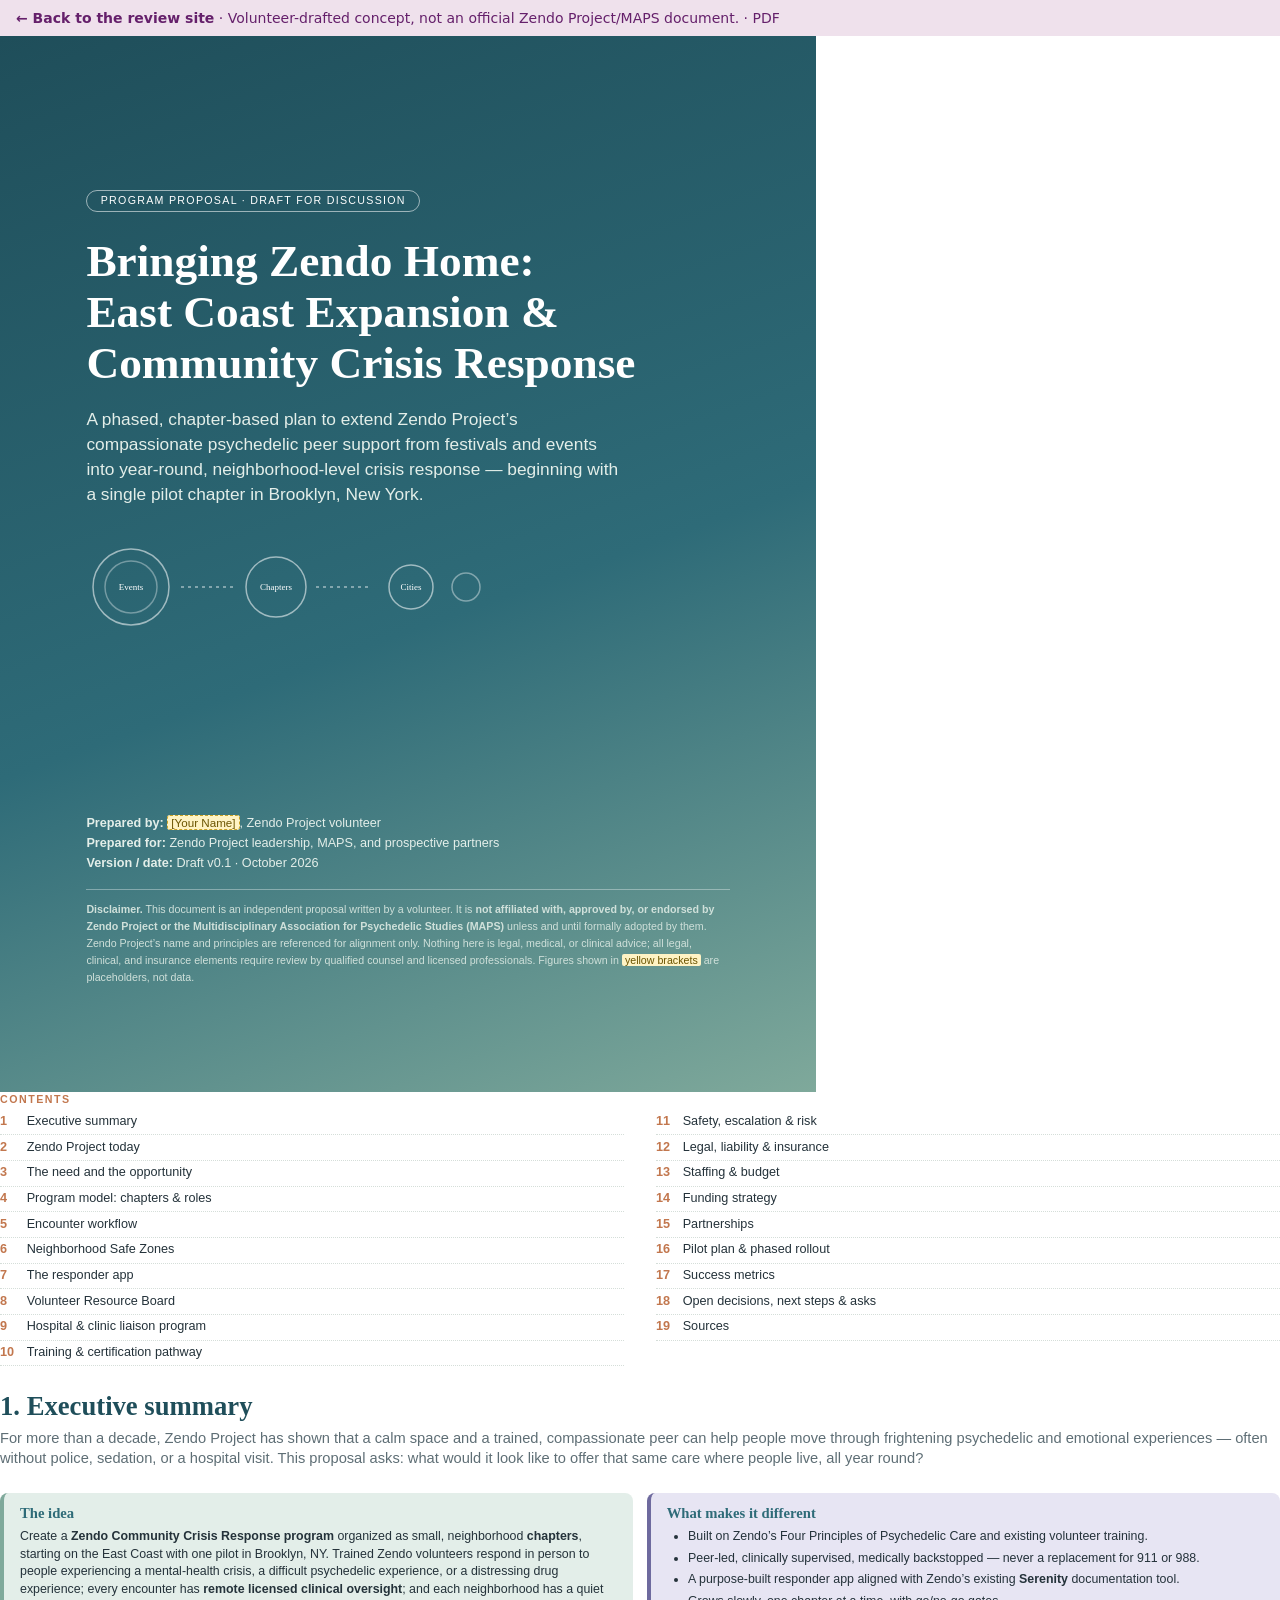
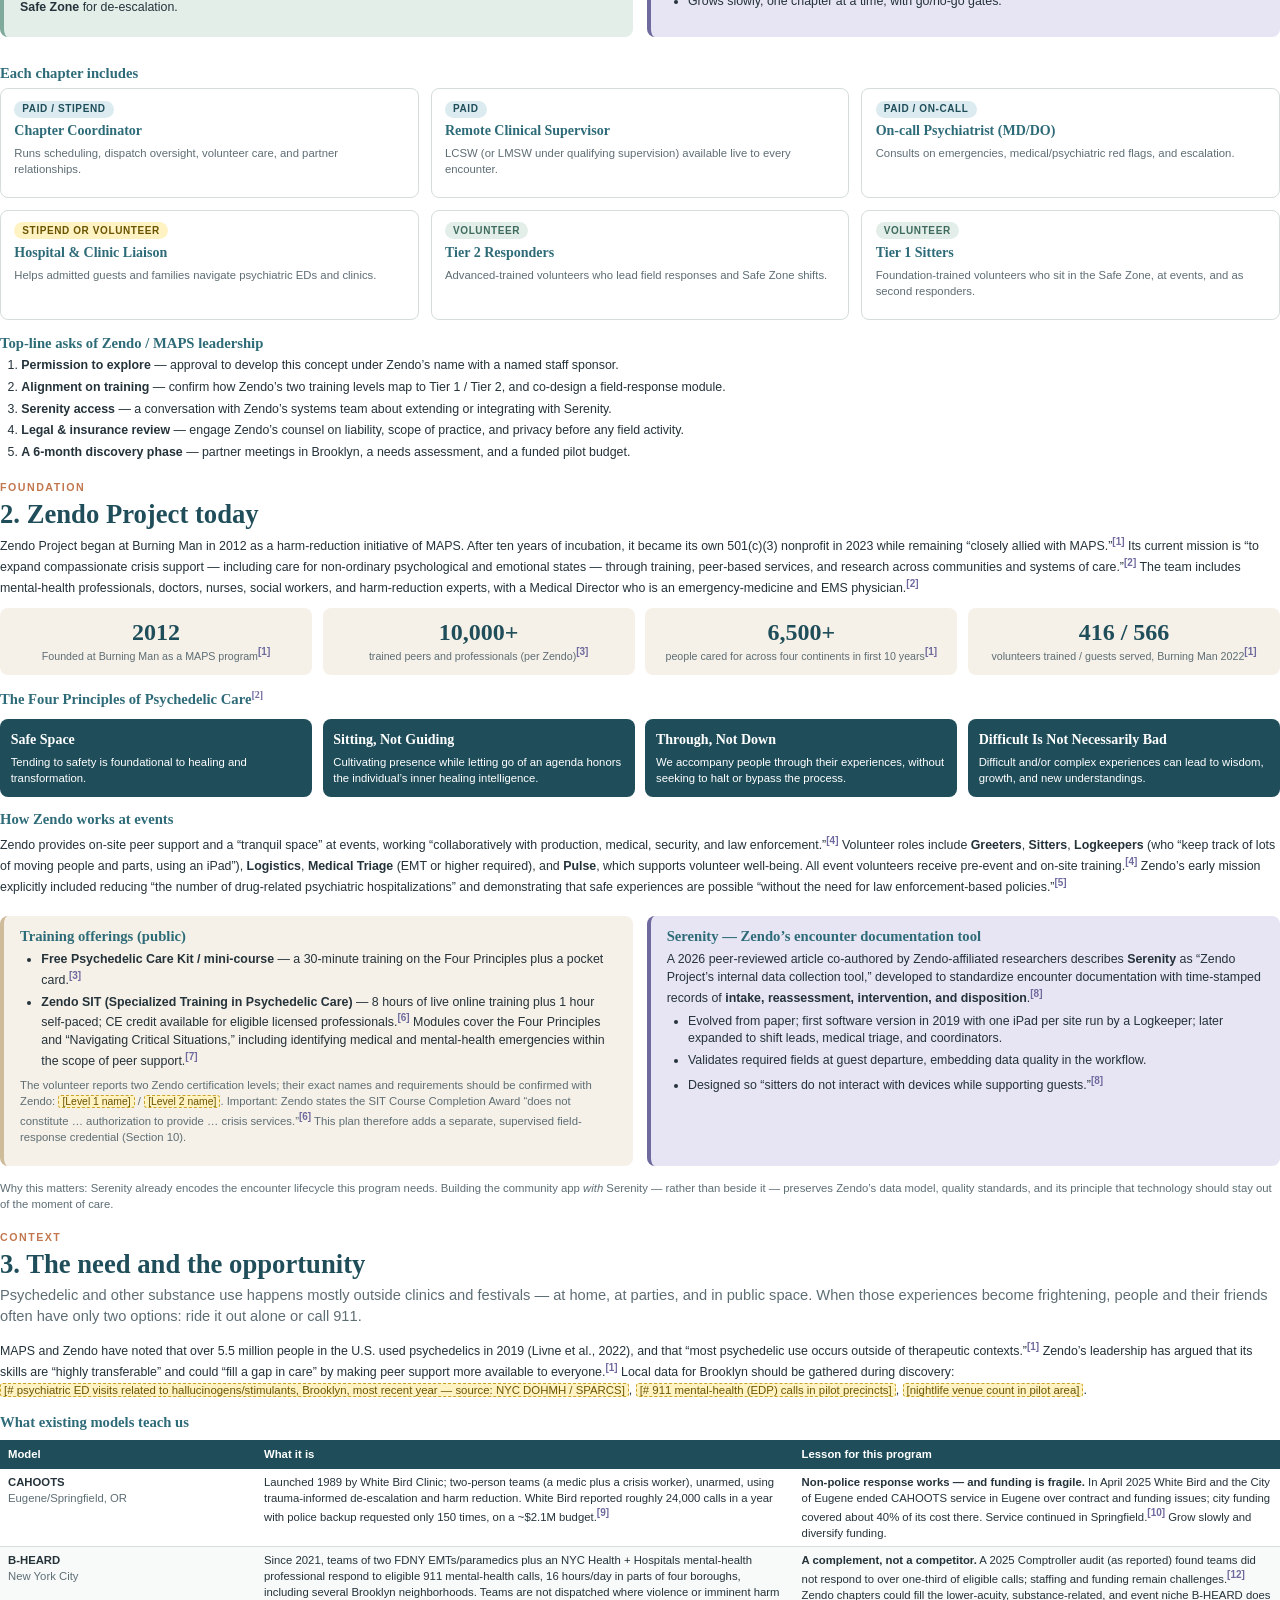
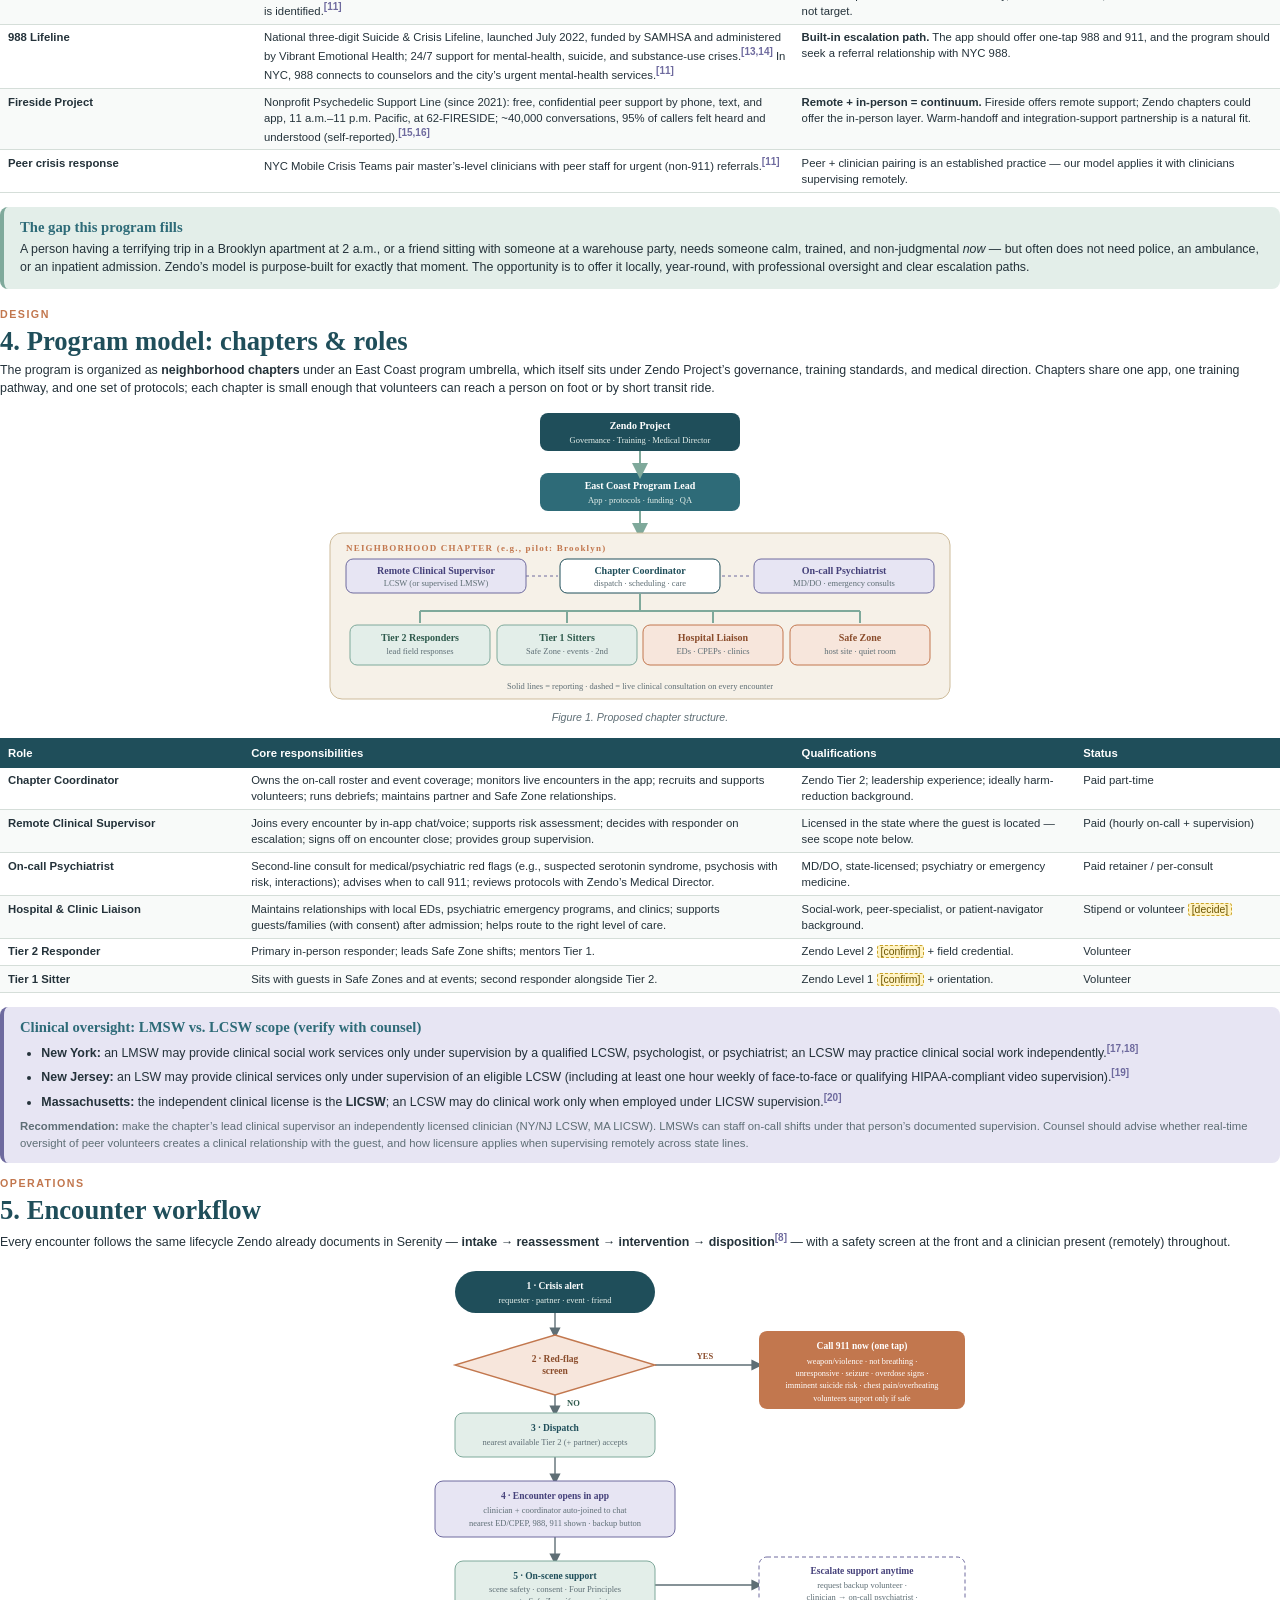
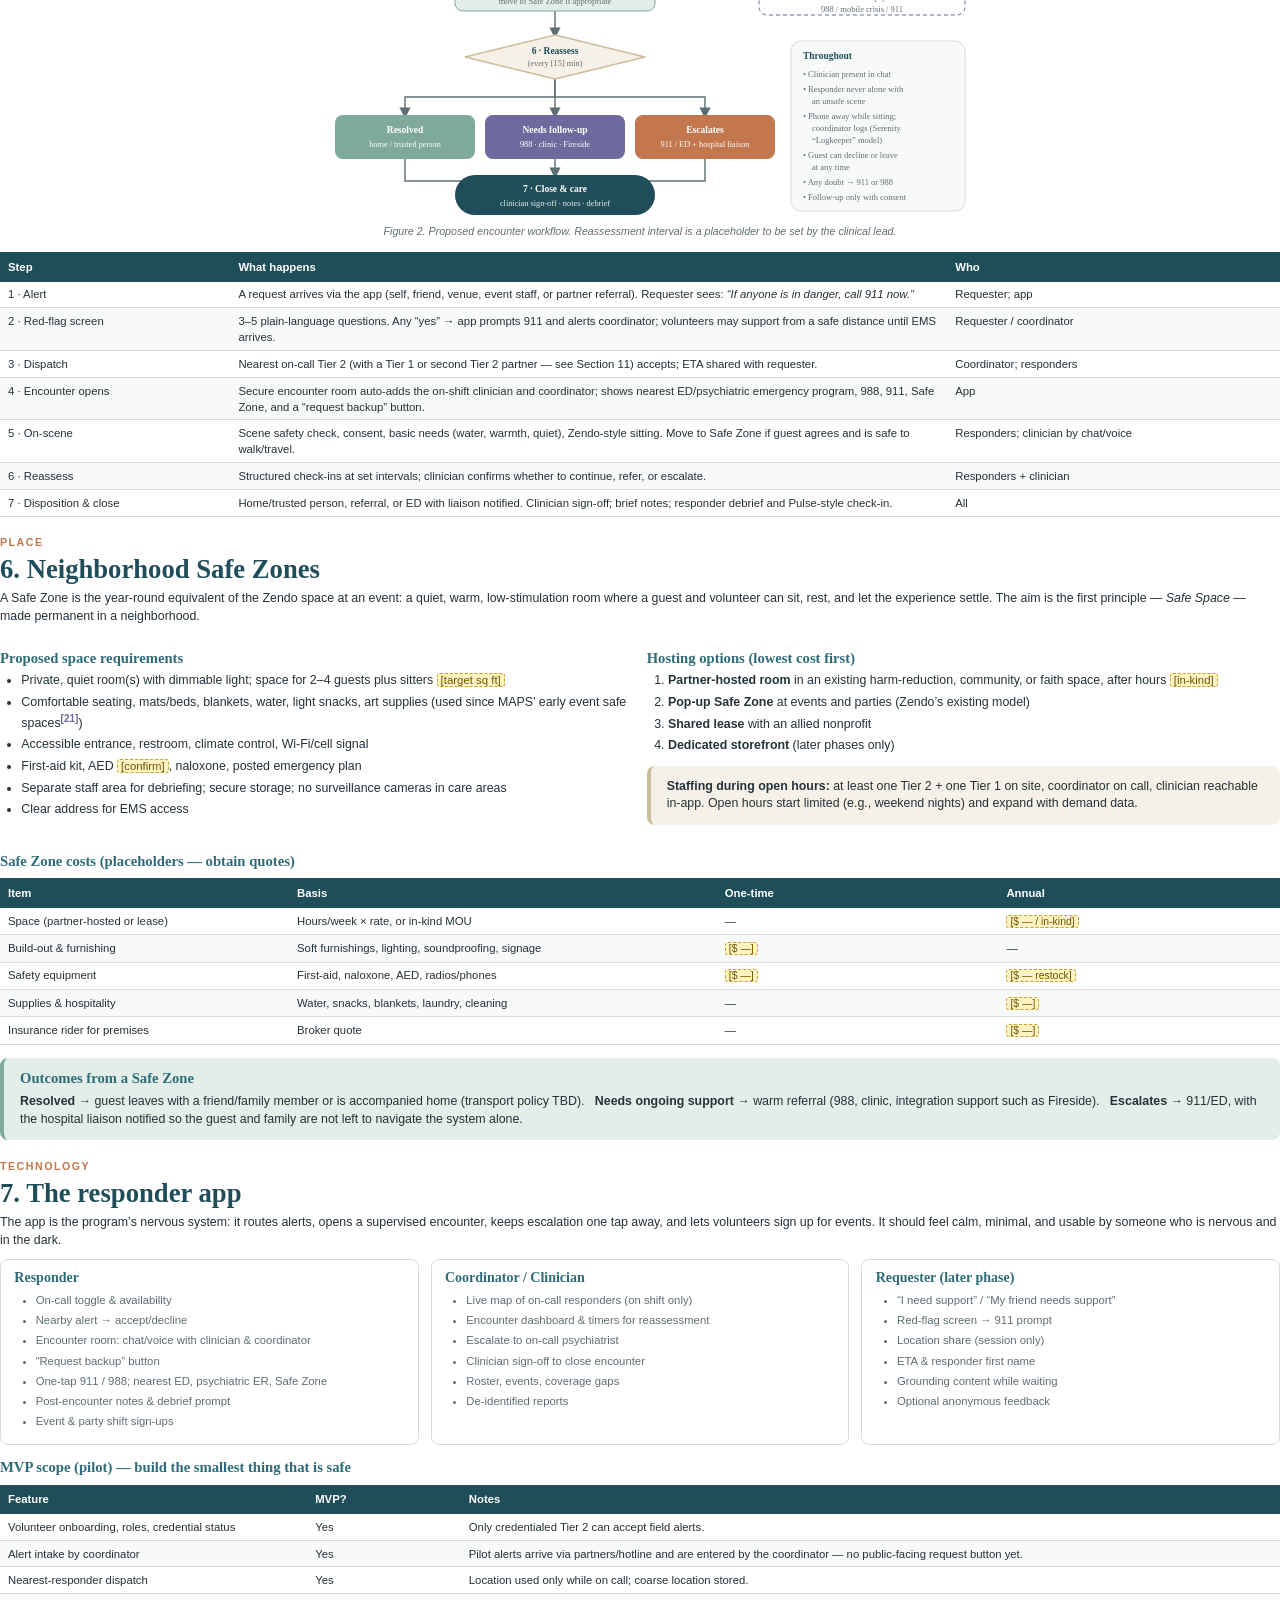
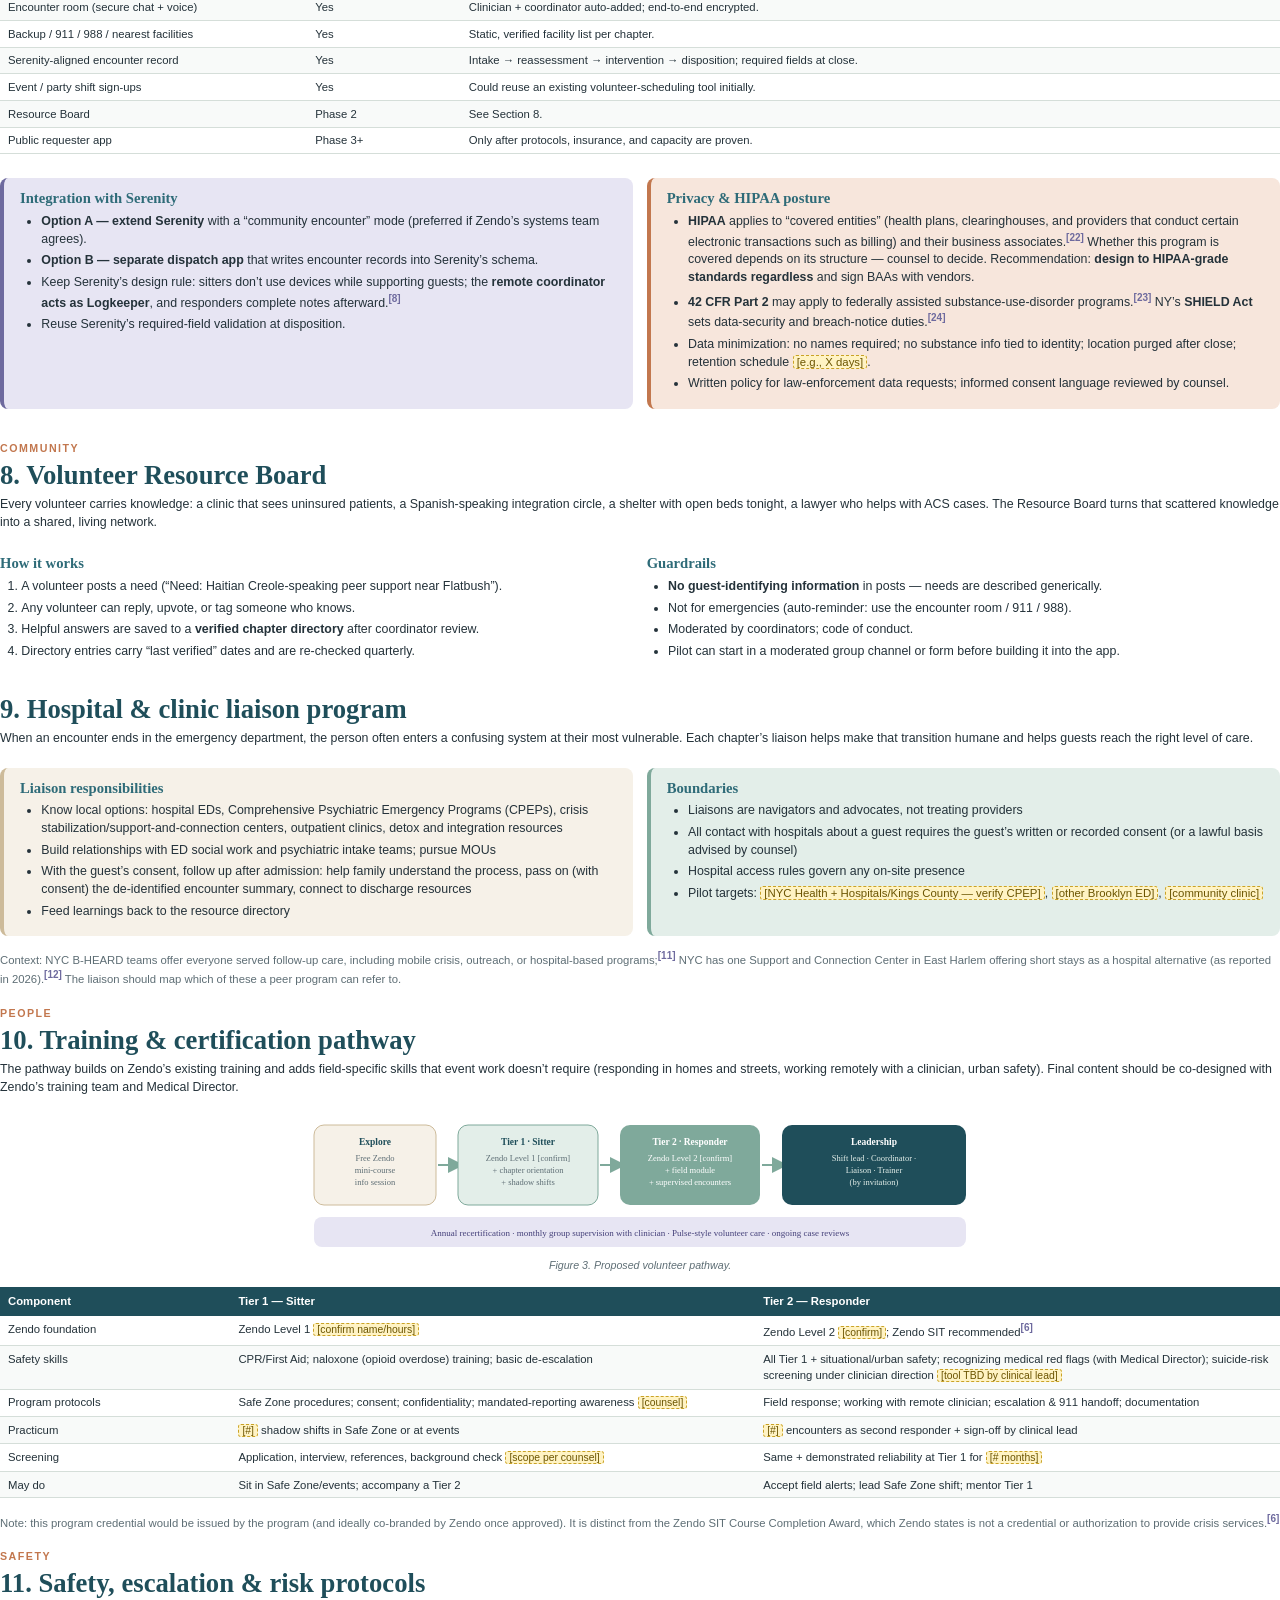
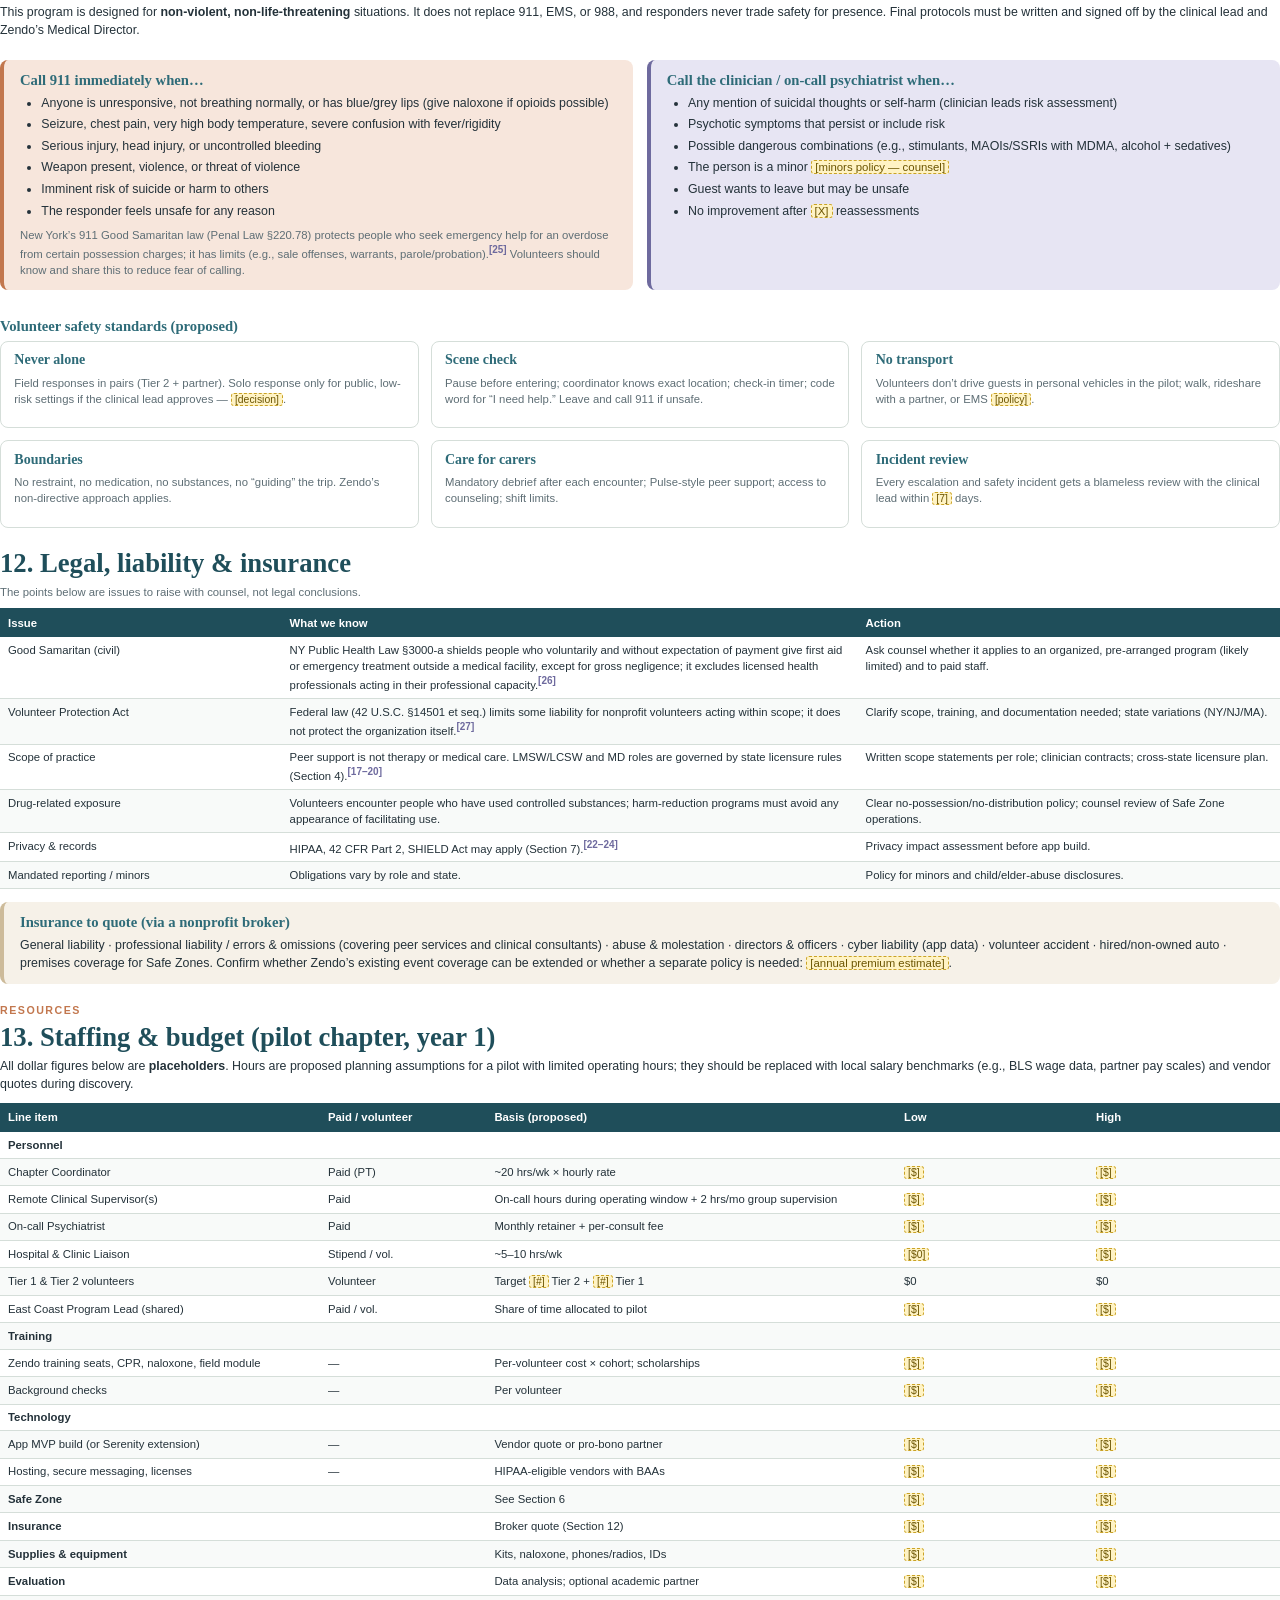
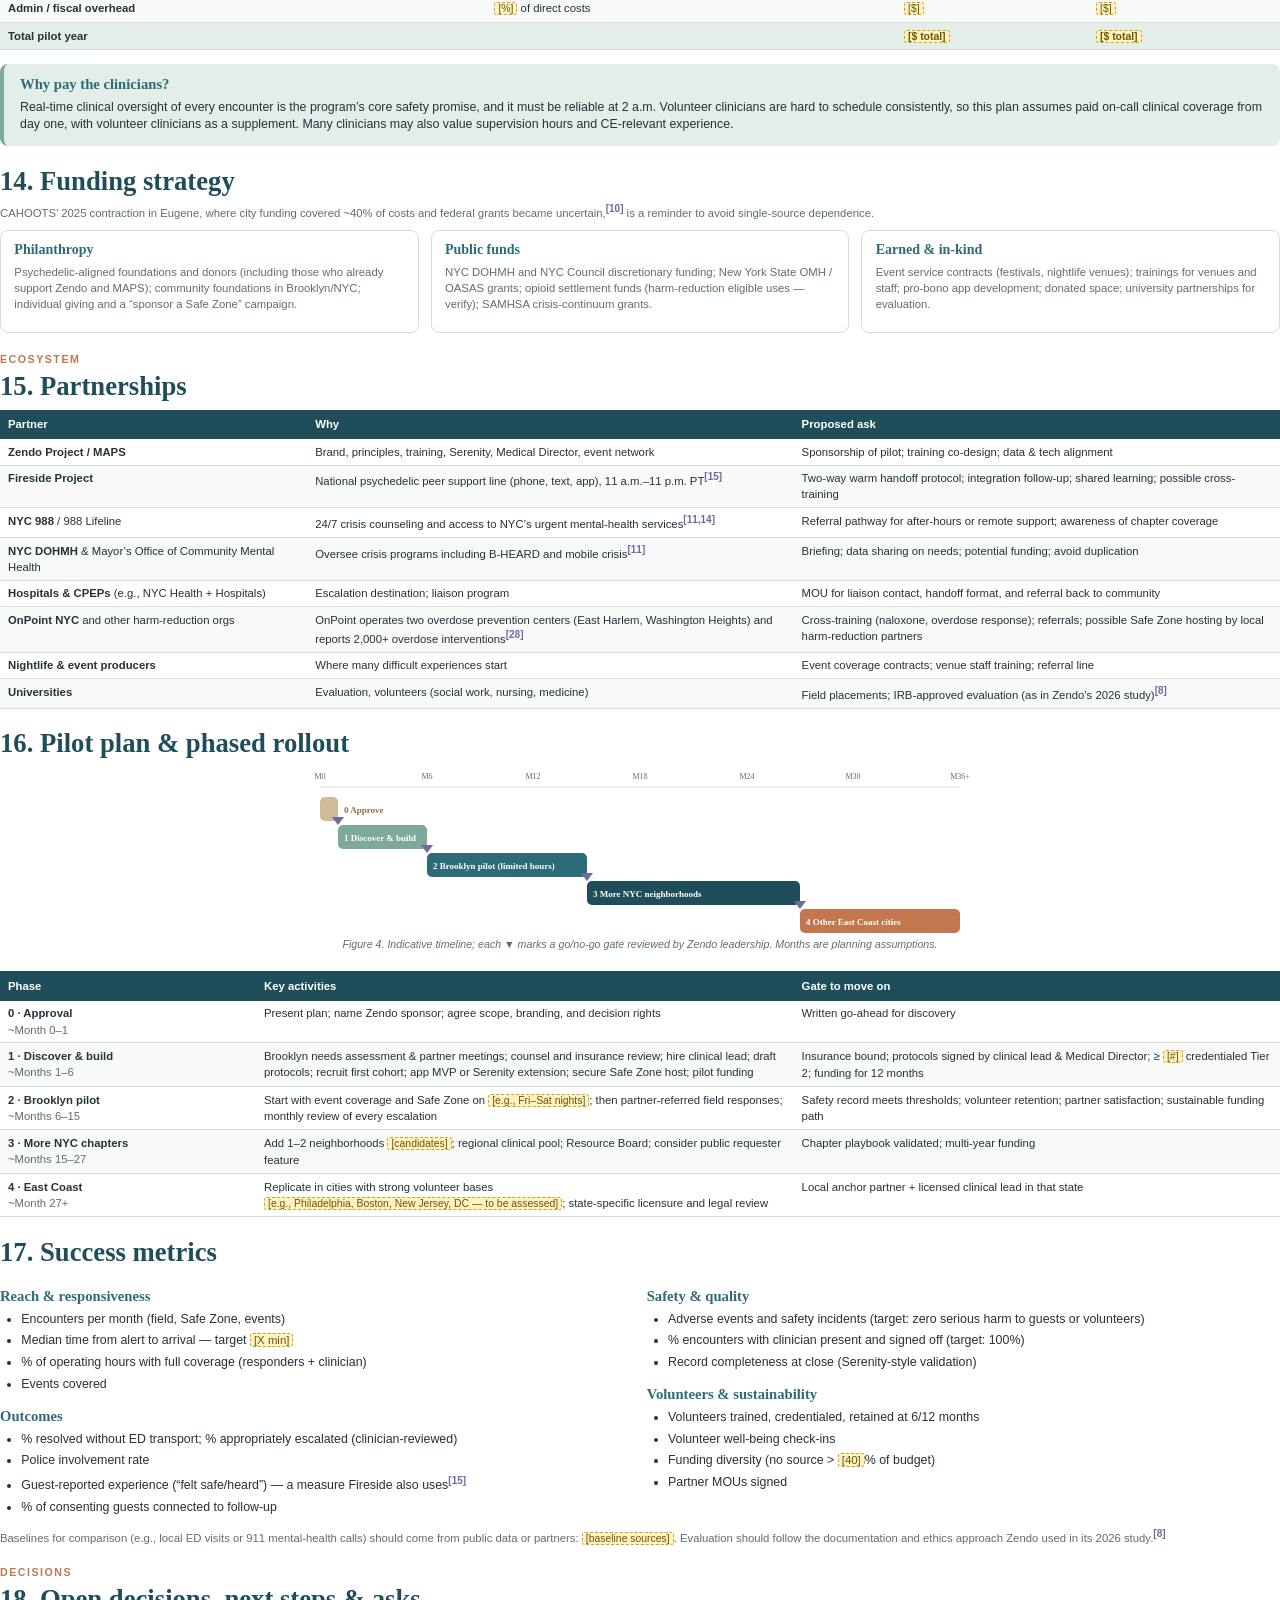
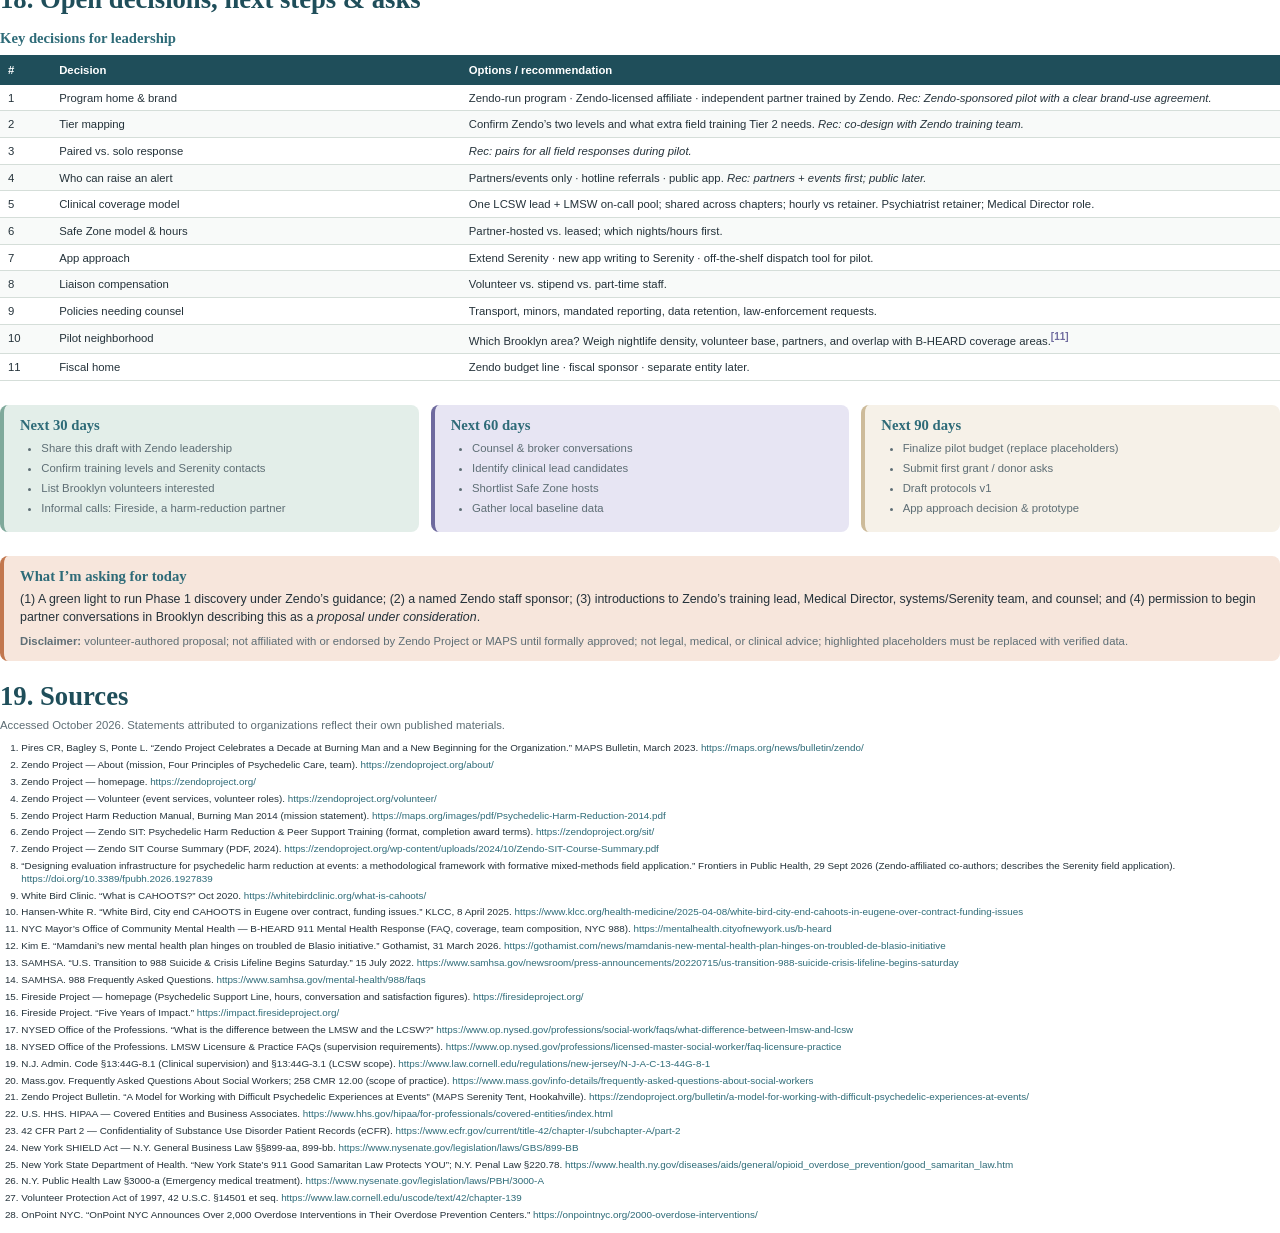
==== plan/index.html @ 0309ee88 "Zendo Response concept review site" ====
<!DOCTYPE html><html lang="en"><head><meta charset="utf-8"><meta name="robots" content="noindex"><meta name="viewport" content="width=device-width,initial-scale=1"><title>Zendo Project — East Coast Expansion &amp; Community Crisis Response Program Plan (Proposal Draft)</title><style>
:root{--teal:#1F4E5A;--teal2:#2E6B78;--sage:#7FA99B;--sage-l:#E3EEE9;--sand:#F6F1E8;--lav:#E7E5F3;--lav-d:#6E6A9E;--terra:#C2774E;--terra-l:#F7E6DC;--ink:#24323A;--mute:#5E6E75;--line:#D5DED9}
@page{size:Letter;margin:0.6in 0.7in 0.7in 0.7in;
 @bottom-left{content:"Zendo East Coast & Community Crisis Response — Proposal Draft";font:8pt Inter;color:#7d8b90}
 @bottom-right{content:"Page " counter(page) " of " counter(pages);font:8pt Inter;color:#7d8b90}}
@page cover{margin:0;@bottom-left{content:none}@bottom-right{content:none}}
*{box-sizing:border-box}
html{-webkit-print-color-adjust:exact;print-color-adjust:exact}
body{font-family:Inter,"Open Sans",sans-serif;font-size:9.3pt;line-height:1.42;color:var(--ink);margin:0}
h1,h2,h3{font-family:Lora,Georgia,serif;color:var(--teal);line-height:1.2}
h1{font-size:20pt;margin:0 0 4pt;font-weight:600}
h2{font-size:13.5pt;margin:16pt 0 6pt;font-weight:600;border-bottom:1.5px solid var(--sage);padding-bottom:3pt}
h3{font-size:11pt;margin:11pt 0 4pt;color:var(--teal2);font-weight:600}
p{margin:0 0 7pt}
ul,ol{margin:0 0 8pt;padding-left:16pt} li{margin-bottom:3pt}
a{color:var(--teal2);text-decoration:none}
.section{break-before:auto;margin-top:14pt}
.pb{break-before:page;margin-top:0}
h1{break-after:avoid}h2,h3{break-after:avoid}
.kicker{font-size:8pt;letter-spacing:.14em;text-transform:uppercase;color:var(--terra);font-weight:700;margin-bottom:2pt}
.lead{font-size:11pt;color:var(--mute);margin-bottom:10pt}
.cite{font-size:7.5pt;color:var(--lav-d);vertical-align:super;font-weight:600}
.ph{background:#FFF3C4;border:1px dashed #C9A227;border-radius:3px;padding:0 3px;font-size:.92em;color:#6b5400;white-space:nowrap}
.box{border-radius:8px;padding:9pt 12pt;margin:8pt 0 10pt;break-inside:avoid}
.box h3{margin-top:0}
.b-sage{background:var(--sage-l);border-left:4px solid var(--sage)}
.b-lav{background:var(--lav);border-left:4px solid var(--lav-d)}
.b-terra{background:var(--terra-l);border-left:4px solid var(--terra)}
.b-sand{background:var(--sand);border-left:4px solid #CDBB9A}
.grid2{display:grid;grid-template-columns:1fr 1fr;gap:10pt}
.grid3{display:grid;grid-template-columns:1fr 1fr 1fr;gap:9pt}
.grid4{display:grid;grid-template-columns:1fr 1fr 1fr 1fr;gap:8pt}
.card{background:#fff;border:1px solid var(--line);border-radius:8px;padding:8pt 10pt;break-inside:avoid}
.card h3{margin-top:0;font-size:10.5pt}
.card .tag{display:inline-block;font-size:7.5pt;font-weight:700;letter-spacing:.06em;text-transform:uppercase;padding:1pt 6pt;border-radius:10pt;margin-bottom:4pt}
.paid{background:#DCEBF0;color:var(--teal)} .vol{background:var(--sage-l);color:#3E6B5D} .tbd{background:#FFF3C4;color:#6b5400}
table{width:100%;border-collapse:collapse;margin:6pt 0 10pt;font-size:8.5pt;break-inside:auto}
th{background:var(--teal);color:#fff;text-align:left;padding:5pt 6pt;font-weight:600}
td{padding:3.6pt 6pt;border-bottom:1px solid var(--line);vertical-align:top}
tr:nth-child(even) td{background:#F8FAF9}
tr{break-inside:avoid}
.small{font-size:8.5pt;color:var(--mute)}
.stat{background:var(--sand);border-radius:8px;padding:8pt;text-align:center;break-inside:avoid}
.stat .n{font-family:Lora,serif;font-size:18pt;color:var(--teal);font-weight:600;line-height:1.1}
.stat .l{font-size:8pt;color:var(--mute)}
.principles{display:grid;grid-template-columns:repeat(4,1fr);gap:8pt;margin:8pt 0}
.principles div{background:var(--teal);color:#fff;border-radius:8px;padding:8pt;font-size:8.5pt;break-inside:avoid}
.principles b{display:block;font-family:Lora,serif;font-size:10.5pt;margin-bottom:3pt;color:#fff}
svg{display:block;margin:4pt auto}
.fig{font-size:8pt;color:var(--mute);text-align:center;margin:-2pt 0 10pt;font-style:italic}
.toc{columns:2;column-gap:24pt;font-size:9.5pt}
.toc div{padding:2.5pt 0;border-bottom:1px dotted var(--line);break-inside:avoid}
.toc span{color:var(--terra);font-weight:700;display:inline-block;width:20pt}
.refs{font-size:8pt;line-height:1.4} .refs li{margin-bottom:3pt;word-break:break-word}
.nobreak{break-inside:avoid}
/* cover */
.cover{page:cover;height:11in;width:8.5in;position:relative;background:linear-gradient(160deg,#1F4E5A 0%,#2E6B78 55%,#7FA99B 100%);color:#fff;overflow:hidden}
.cover .inner{position:absolute;left:0.9in;right:0.9in;top:1.6in}
.cover h1{color:#fff;font-size:34pt;line-height:1.12;margin-bottom:14pt}
.cover .sub{font-size:13pt;color:#E3EEE9;max-width:5.6in;line-height:1.45}
.cover .meta{position:absolute;left:0.9in;bottom:1.1in;right:0.9in;font-size:9.5pt;color:#E3EEE9;line-height:1.6}
.cover .disc{margin-top:12pt;font-size:8pt;color:#cfe0da;border-top:1px solid rgba(255,255,255,.35);padding-top:8pt}
.cover .pill{display:inline-block;border:1px solid rgba(255,255,255,.55);border-radius:14pt;padding:2pt 10pt;font-size:8pt;letter-spacing:.12em;text-transform:uppercase;margin-bottom:18pt}
thead{display:table-header-group;break-after:avoid}
thead tr{break-after:avoid}
tbody tr:first-child{break-before:avoid}
.kicker{break-after:avoid}
.refs{font-size:7.4pt;line-height:1.3}

</style></head><body><div style="font:14px Inter,system-ui,sans-serif;padding:10px 16px;background:#efe1ec;color:#65206b"><a href="../" target="_top" style="color:#65206b;font-weight:600">&larr; Back to the review site</a> &middot; Volunteer-drafted concept, not an official Zendo Project/MAPS document. &middot; <a href="Zendo_East_Coast_Crisis_Response_Plan.pdf" style="color:#65206b">PDF</a></div>

<!-- COVER -->
<div class="cover"><div class="inner">
<div class="pill">Program Proposal · Draft for Discussion</div>
<h1>Bringing Zendo Home:<br>East Coast Expansion &amp;<br>Community Crisis Response</h1>
<div class="sub">A phased, chapter-based plan to extend Zendo Project’s compassionate psychedelic peer support from festivals and events into year-round, neighborhood-level crisis response — beginning with a single pilot chapter in Brooklyn, New York.</div>
<svg width="420" height="90" viewBox="0 0 420 90" style="margin:34px 0 0 0">
 <g fill="none" stroke="#ffffff" stroke-opacity=".55" stroke-width="1.5">
  <circle cx="45" cy="45" r="38"/><circle cx="45" cy="45" r="26" stroke-opacity=".35"/>
  <path d="M95 45 H150" stroke-dasharray="3 4"/><circle cx="190" cy="45" r="30"/><path d="M230 45 H285" stroke-dasharray="3 4"/>
  <circle cx="325" cy="45" r="22"/><circle cx="380" cy="45" r="14" stroke-opacity=".4"/></g>
 <g font-family="Inter" font-size="9" fill="#fff" text-anchor="middle"><text x="45" y="48">Events</text><text x="190" y="48">Chapters</text><text x="325" y="48">Cities</text></g>
</svg>
</div>
<div class="meta">
<b>Prepared by:</b> <span class="ph" style="color:#6b5400">[Your Name]</span>, Zendo Project volunteer<br>
<b>Prepared for:</b> Zendo Project leadership, MAPS, and prospective partners<br>
<b>Version / date:</b> Draft v0.1 · October 2026<br>
<div class="disc"><b>Disclaimer.</b> This document is an independent proposal written by a volunteer. It is <b>not affiliated with, approved by, or endorsed by Zendo Project or the Multidisciplinary Association for Psychedelic Studies (MAPS)</b> unless and until formally adopted by them. Zendo Project’s name and principles are referenced for alignment only. Nothing here is legal, medical, or clinical advice; all legal, clinical, and insurance elements require review by qualified counsel and licensed professionals. Figures shown in <span style="background:#FFF3C4;color:#6b5400;padding:0 3px;border-radius:2px">yellow brackets</span> are placeholders, not data.</div>
</div></div>

<!-- CONTENTS + EXEC SUMMARY -->
<div class="section pb">
<div class="kicker">Contents</div>
<div class="toc">
<div><span>1</span>Executive summary</div><div><span>2</span>Zendo Project today</div><div><span>3</span>The need and the opportunity</div><div><span>4</span>Program model: chapters &amp; roles</div><div><span>5</span>Encounter workflow</div><div><span>6</span>Neighborhood Safe Zones</div><div><span>7</span>The responder app</div><div><span>8</span>Volunteer Resource Board</div><div><span>9</span>Hospital &amp; clinic liaison program</div><div><span>10</span>Training &amp; certification pathway</div><div><span>11</span>Safety, escalation &amp; risk</div><div><span>12</span>Legal, liability &amp; insurance</div><div><span>13</span>Staffing &amp; budget</div><div><span>14</span>Funding strategy</div><div><span>15</span>Partnerships</div><div><span>16</span>Pilot plan &amp; phased rollout</div><div><span>17</span>Success metrics</div><div><span>18</span>Open decisions, next steps &amp; asks</div><div><span>19</span>Sources</div>
</div>

<h1 style="margin-top:18pt">1. Executive summary</h1>
<p class="lead">For more than a decade, Zendo Project has shown that a calm space and a trained, compassionate peer can help people move through frightening psychedelic and emotional experiences — often without police, sedation, or a hospital visit. This proposal asks: what would it look like to offer that same care where people live, all year round?</p>

<div class="grid2">
<div class="box b-sage"><h3>The idea</h3>
<p>Create a <b>Zendo Community Crisis Response program</b> organized as small, neighborhood <b>chapters</b>, starting on the East Coast with one pilot in Brooklyn, NY. Trained Zendo volunteers respond in person to people experiencing a mental-health crisis, a difficult psychedelic experience, or a distressing drug experience; every encounter has <b>remote licensed clinical oversight</b>; and each neighborhood has a quiet <b>Safe Zone</b> for de-escalation.</p></div>
<div class="box b-lav"><h3>What makes it different</h3>
<ul style="margin:0"><li>Built on Zendo’s Four Principles of Psychedelic Care and existing volunteer training.</li><li>Peer-led, clinically supervised, medically backstopped — never a replacement for 911 or 988.</li><li>A purpose-built responder app aligned with Zendo’s existing <b>Serenity</b> documentation tool.</li><li>Grows slowly, one chapter at a time, with go/no-go gates.</li></ul></div>
</div>

<h3>Each chapter includes</h3>
<div class="grid3">
<div class="card"><span class="tag paid">Paid / stipend</span><h3>Chapter Coordinator</h3><p class="small">Runs scheduling, dispatch oversight, volunteer care, and partner relationships.</p></div>
<div class="card"><span class="tag paid">Paid</span><h3>Remote Clinical Supervisor</h3><p class="small">LCSW (or LMSW under qualifying supervision) available live to every encounter.</p></div>
<div class="card"><span class="tag paid">Paid / on-call</span><h3>On-call Psychiatrist (MD/DO)</h3><p class="small">Consults on emergencies, medical/psychiatric red flags, and escalation.</p></div>
<div class="card"><span class="tag tbd">Stipend or volunteer</span><h3>Hospital &amp; Clinic Liaison</h3><p class="small">Helps admitted guests and families navigate psychiatric EDs and clinics.</p></div>
<div class="card"><span class="tag vol">Volunteer</span><h3>Tier 2 Responders</h3><p class="small">Advanced-trained volunteers who lead field responses and Safe Zone shifts.</p></div>
<div class="card"><span class="tag vol">Volunteer</span><h3>Tier 1 Sitters</h3><p class="small">Foundation-trained volunteers who sit in the Safe Zone, at events, and as second responders.</p></div>
</div>

<h3>Top-line asks of Zendo / MAPS leadership</h3>
<ol>
<li><b>Permission to explore</b> — approval to develop this concept under Zendo’s name with a named staff sponsor.</li>
<li><b>Alignment on training</b> — confirm how Zendo’s two training levels map to Tier 1 / Tier 2, and co-design a field-response module.</li>
<li><b>Serenity access</b> — a conversation with Zendo’s systems team about extending or integrating with Serenity.</li>
<li><b>Legal &amp; insurance review</b> — engage Zendo’s counsel on liability, scope of practice, and privacy before any field activity.</li>
<li><b>A 6-month discovery phase</b> — partner meetings in Brooklyn, a needs assessment, and a funded pilot budget.</li>
</ol>
</div>

<!-- ZENDO TODAY -->
<div class="section">
<div class="kicker">Foundation</div>
<h1>2. Zendo Project today</h1>
<p>Zendo Project began at Burning Man in 2012 as a harm-reduction initiative of MAPS. After ten years of incubation, it became its own 501(c)(3) nonprofit in 2023 while remaining “closely allied with MAPS.”<span class="cite">[1]</span> Its current mission is “to expand compassionate crisis support — including care for non-ordinary psychological and emotional states — through training, peer-based services, and research across communities and systems of care.”<span class="cite">[2]</span> The team includes mental-health professionals, doctors, nurses, social workers, and harm-reduction experts, with a Medical Director who is an emergency-medicine and EMS physician.<span class="cite">[2]</span></p>

<div class="grid4" style="margin:8pt 0 10pt">
<div class="stat"><div class="n">2012</div><div class="l">Founded at Burning Man as a MAPS program<span class="cite">[1]</span></div></div>
<div class="stat"><div class="n">10,000+</div><div class="l">trained peers and professionals (per Zendo)<span class="cite">[3]</span></div></div>
<div class="stat"><div class="n">6,500+</div><div class="l">people cared for across four continents in first 10 years<span class="cite">[1]</span></div></div>
<div class="stat"><div class="n">416 / 566</div><div class="l">volunteers trained / guests served, Burning Man 2022<span class="cite">[1]</span></div></div>
</div>

<h3>The Four Principles of Psychedelic Care<span class="cite">[2]</span></h3>
<div class="principles">
<div><b>Safe Space</b>Tending to safety is foundational to healing and transformation.</div>
<div><b>Sitting, Not Guiding</b>Cultivating presence while letting go of an agenda honors the individual’s inner healing intelligence.</div>
<div><b>Through, Not Down</b>We accompany people through their experiences, without seeking to halt or bypass the process.</div>
<div><b>Difficult Is Not Necessarily Bad</b>Difficult and/or complex experiences can lead to wisdom, growth, and new understandings.</div>
</div>

<h3>How Zendo works at events</h3>
<p>Zendo provides on-site peer support and a “tranquil space” at events, working “collaboratively with production, medical, security, and law enforcement.”<span class="cite">[4]</span> Volunteer roles include <b>Greeters</b>, <b>Sitters</b>, <b>Logkeepers</b> (who “keep track of lots of moving people and parts, using an iPad”), <b>Logistics</b>, <b>Medical Triage</b> (EMT or higher required), and <b>Pulse</b>, which supports volunteer well-being. All event volunteers receive pre-event and on-site training.<span class="cite">[4]</span> Zendo’s early mission explicitly included reducing “the number of drug-related psychiatric hospitalizations” and demonstrating that safe experiences are possible “without the need for law enforcement-based policies.”<span class="cite">[5]</span></p>

<div class="grid2">
<div class="box b-sand"><h3>Training offerings (public)</h3>
<ul style="margin:0">
<li><b>Free Psychedelic Care Kit / mini-course</b> — a 30-minute training on the Four Principles plus a pocket card.<span class="cite">[3]</span></li>
<li><b>Zendo SIT (Specialized Training in Psychedelic Care)</b> — 8 hours of live online training plus 1 hour self-paced; CE credit available for eligible licensed professionals.<span class="cite">[6]</span> Modules cover the Four Principles and “Navigating Critical Situations,” including identifying medical and mental-health emergencies within the scope of peer support.<span class="cite">[7]</span></li>
</ul>
<p class="small" style="margin-top:5pt">The volunteer reports two Zendo certification levels; their exact names and requirements should be confirmed with Zendo: <span class="ph">[Level 1 name]</span> / <span class="ph">[Level 2 name]</span>. Important: Zendo states the SIT Course Completion Award “does not constitute … authorization to provide … crisis services.”<span class="cite">[6]</span> This plan therefore adds a separate, supervised field-response credential (Section 10).</p></div>
<div class="box b-lav"><h3>Serenity — Zendo’s encounter documentation tool</h3>
<p style="margin-bottom:4pt">A 2026 peer-reviewed article co-authored by Zendo-affiliated researchers describes <b>Serenity</b> as “Zendo Project’s internal data collection tool,” developed to standardize encounter documentation with time-stamped records of <b>intake, reassessment, intervention, and disposition</b>.<span class="cite">[8]</span></p>
<ul style="margin:0">
<li>Evolved from paper; first software version in 2019 with one iPad per site run by a Logkeeper; later expanded to shift leads, medical triage, and coordinators.</li>
<li>Validates required fields at guest departure, embedding data quality in the workflow.</li>
<li>Designed so “sitters do not interact with devices while supporting guests.”<span class="cite">[8]</span></li>
</ul></div>
</div>
<p class="small">Why this matters: Serenity already encodes the encounter lifecycle this program needs. Building the community app <i>with</i> Serenity — rather than beside it — preserves Zendo’s data model, quality standards, and its principle that technology should stay out of the moment of care.</p>
</div>
<!-- NEED -->
<div class="section">
<div class="kicker">Context</div>
<h1>3. The need and the opportunity</h1>
<p class="lead">Psychedelic and other substance use happens mostly outside clinics and festivals — at home, at parties, and in public space. When those experiences become frightening, people and their friends often have only two options: ride it out alone or call 911.</p>
<p>MAPS and Zendo have noted that over 5.5 million people in the U.S. used psychedelics in 2019 (Livne et al., 2022), and that “most psychedelic use occurs outside of therapeutic contexts.”<span class="cite">[1]</span> Zendo’s leadership has argued that its skills are “highly transferable” and could “fill a gap in care” by making peer support more available to everyone.<span class="cite">[1]</span> Local data for Brooklyn should be gathered during discovery: <span class="ph">[# psychiatric ED visits related to hallucinogens/stimulants, Brooklyn, most recent year — source: NYC DOHMH / SPARCS]</span>, <span class="ph">[# 911 mental-health (EDP) calls in pilot precincts]</span>, <span class="ph">[nightlife venue count in pilot area]</span>.</p>

<h3>What existing models teach us</h3>
<table>
<thead><tr><th style="width:20%">Model</th><th style="width:42%">What it is</th><th>Lesson for this program</th></tr></thead>
<tr><td><b>CAHOOTS</b><br><span class="small">Eugene/Springfield, OR</span></td><td>Launched 1989 by White Bird Clinic; two-person teams (a medic plus a crisis worker), unarmed, using trauma-informed de-escalation and harm reduction. White Bird reported roughly 24,000 calls in a year with police backup requested only 150 times, on a ~$2.1M budget.<span class="cite">[9]</span></td><td><b>Non-police response works — and funding is fragile.</b> In April 2025 White Bird and the City of Eugene ended CAHOOTS service in Eugene over contract and funding issues; city funding covered about 40% of its cost there. Service continued in Springfield.<span class="cite">[10]</span> Grow slowly and diversify funding.</td></tr>
<tr><td><b>B-HEARD</b><br><span class="small">New York City</span></td><td>Since 2021, teams of two FDNY EMTs/paramedics plus an NYC Health + Hospitals mental-health professional respond to eligible 911 mental-health calls, 16 hours/day in parts of four boroughs, including several Brooklyn neighborhoods. Teams are not dispatched where violence or imminent harm is identified.<span class="cite">[11]</span></td><td><b>A complement, not a competitor.</b> A 2025 Comptroller audit (as reported) found teams did not respond to over one-third of eligible calls; staffing and funding remain challenges.<span class="cite">[12]</span> Zendo chapters could fill the lower-acuity, substance-related, and event niche B-HEARD does not target.</td></tr>
<tr><td><b>988 Lifeline</b></td><td>National three-digit Suicide &amp; Crisis Lifeline, launched July 2022, funded by SAMHSA and administered by Vibrant Emotional Health; 24/7 support for mental-health, suicide, and substance-use crises.<span class="cite">[13,14]</span> In NYC, 988 connects to counselors and the city’s urgent mental-health services.<span class="cite">[11]</span></td><td><b>Built-in escalation path.</b> The app should offer one-tap 988 and 911, and the program should seek a referral relationship with NYC 988.</td></tr>
<tr><td><b>Fireside Project</b></td><td>Nonprofit Psychedelic Support Line (since 2021): free, confidential peer support by phone, text, and app, 11 a.m.–11 p.m. Pacific, at 62-FIRESIDE; ~40,000 conversations, 95% of callers felt heard and understood (self-reported).<span class="cite">[15,16]</span></td><td><b>Remote + in-person = continuum.</b> Fireside offers remote support; Zendo chapters could offer the in-person layer. Warm-handoff and integration-support partnership is a natural fit.</td></tr>
<tr><td><b>Peer crisis response</b></td><td>NYC Mobile Crisis Teams pair master’s-level clinicians with peer staff for urgent (non-911) referrals.<span class="cite">[11]</span></td><td>Peer + clinician pairing is an established practice — our model applies it with clinicians supervising remotely.</td></tr>
</table>

<div class="box b-sage"><h3>The gap this program fills</h3>
<p style="margin:0">A person having a terrifying trip in a Brooklyn apartment at 2 a.m., or a friend sitting with someone at a warehouse party, needs someone calm, trained, and non-judgmental <i>now</i> — but often does not need police, an ambulance, or an inpatient admission. Zendo’s model is purpose-built for exactly that moment. The opportunity is to offer it locally, year-round, with professional oversight and clear escalation paths.</p></div>
</div>

<!-- PROGRAM MODEL -->
<div class="section">
<div class="kicker">Design</div>
<h1>4. Program model: chapters &amp; roles</h1>
<p>The program is organized as <b>neighborhood chapters</b> under an East Coast program umbrella, which itself sits under Zendo Project’s governance, training standards, and medical direction. Chapters share one app, one training pathway, and one set of protocols; each chapter is small enough that volunteers can reach a person on foot or by short transit ride.</p>

<svg width="660" height="300" viewBox="0 0 660 300" font-family="Inter" font-size="10">
 <defs><marker id="a" markerWidth="8" markerHeight="8" refX="4" refY="4" orient="auto"><path d="M0,0 L8,4 L0,8 z" fill="#7FA99B"/></marker></defs>
 <rect x="230" y="6" width="200" height="38" rx="8" fill="#1F4E5A"/><text x="330" y="22" fill="#fff" text-anchor="middle" font-weight="700">Zendo Project</text><text x="330" y="36" fill="#E3EEE9" text-anchor="middle" font-size="8.5">Governance · Training · Medical Director</text>
 <rect x="230" y="66" width="200" height="38" rx="8" fill="#2E6B78"/><text x="330" y="82" fill="#fff" text-anchor="middle" font-weight="700">East Coast Program Lead</text><text x="330" y="96" fill="#E3EEE9" text-anchor="middle" font-size="8.5">App · protocols · funding · QA</text>
 <line x1="330" y1="44" x2="330" y2="64" stroke="#7FA99B" stroke-width="2" marker-end="url(#a)"/>
 <line x1="330" y1="104" x2="330" y2="124" stroke="#7FA99B" stroke-width="2" marker-end="url(#a)"/>
 <rect x="20" y="126" width="620" height="166" rx="12" fill="#F6F1E8" stroke="#CDBB9A"/>
 <text x="36" y="144" fill="#C2774E" font-weight="700" font-size="9" letter-spacing="1.2">NEIGHBORHOOD CHAPTER (e.g., pilot: Brooklyn)</text>
 <rect x="250" y="152" width="160" height="34" rx="7" fill="#fff" stroke="#1F4E5A"/><text x="330" y="167" text-anchor="middle" font-weight="700" fill="#1F4E5A">Chapter Coordinator</text><text x="330" y="179" text-anchor="middle" font-size="8.5" fill="#5E6E75">dispatch · scheduling · care</text>
 <rect x="36" y="152" width="180" height="34" rx="7" fill="#E7E5F3" stroke="#6E6A9E"/><text x="126" y="167" text-anchor="middle" font-weight="700" fill="#45417a">Remote Clinical Supervisor</text><text x="126" y="179" text-anchor="middle" font-size="8.5" fill="#5E6E75">LCSW (or supervised LMSW)</text>
 <rect x="444" y="152" width="180" height="34" rx="7" fill="#E7E5F3" stroke="#6E6A9E"/><text x="534" y="167" text-anchor="middle" font-weight="700" fill="#45417a">On-call Psychiatrist</text><text x="534" y="179" text-anchor="middle" font-size="8.5" fill="#5E6E75">MD/DO · emergency consults</text>
 <line x1="216" y1="169" x2="248" y2="169" stroke="#6E6A9E" stroke-dasharray="3 3"/><line x1="412" y1="169" x2="442" y2="169" stroke="#6E6A9E" stroke-dasharray="3 3"/>
 <line x1="330" y1="186" x2="330" y2="204" stroke="#7FA99B" stroke-width="2"/><line x1="110" y1="204" x2="550" y2="204" stroke="#7FA99B" stroke-width="2"/>
 <line x1="110" y1="204" x2="110" y2="216" stroke="#7FA99B" stroke-width="2"/><line x1="257" y1="204" x2="257" y2="216" stroke="#7FA99B" stroke-width="2"/><line x1="403" y1="204" x2="403" y2="216" stroke="#7FA99B" stroke-width="2"/><line x1="550" y1="204" x2="550" y2="216" stroke="#7FA99B" stroke-width="2"/>
 <rect x="40" y="218" width="140" height="40" rx="7" fill="#E3EEE9" stroke="#7FA99B"/><text x="110" y="234" text-anchor="middle" font-weight="700" fill="#2f5a4d">Tier 2 Responders</text><text x="110" y="247" text-anchor="middle" font-size="8.5" fill="#5E6E75">lead field responses</text>
 <rect x="187" y="218" width="140" height="40" rx="7" fill="#E3EEE9" stroke="#7FA99B"/><text x="257" y="234" text-anchor="middle" font-weight="700" fill="#2f5a4d">Tier 1 Sitters</text><text x="257" y="247" text-anchor="middle" font-size="8.5" fill="#5E6E75">Safe Zone · events · 2nd</text>
 <rect x="333" y="218" width="140" height="40" rx="7" fill="#F7E6DC" stroke="#C2774E"/><text x="403" y="234" text-anchor="middle" font-weight="700" fill="#8a4c2b">Hospital Liaison</text><text x="403" y="247" text-anchor="middle" font-size="8.5" fill="#5E6E75">EDs · CPEPs · clinics</text>
 <rect x="480" y="218" width="140" height="40" rx="7" fill="#F7E6DC" stroke="#C2774E"/><text x="550" y="234" text-anchor="middle" font-weight="700" fill="#8a4c2b">Safe Zone</text><text x="550" y="247" text-anchor="middle" font-size="8.5" fill="#5E6E75">host site · quiet room</text>
 <text x="330" y="282" text-anchor="middle" font-size="8.5" fill="#5E6E75">Solid lines = reporting · dashed = live clinical consultation on every encounter</text>
</svg>
<div class="fig">Figure 1. Proposed chapter structure.</div>

<table>
<thead><tr><th style="width:19%">Role</th><th style="width:43%">Core responsibilities</th><th style="width:22%">Qualifications</th><th>Status</th></tr></thead>
<tr><td><b>Chapter Coordinator</b></td><td>Owns the on-call roster and event coverage; monitors live encounters in the app; recruits and supports volunteers; runs debriefs; maintains partner and Safe Zone relationships.</td><td>Zendo Tier 2; leadership experience; ideally harm-reduction background.</td><td>Paid part-time</td></tr>
<tr><td><b>Remote Clinical Supervisor</b></td><td>Joins every encounter by in-app chat/voice; supports risk assessment; decides with responder on escalation; signs off on encounter close; provides group supervision.</td><td>Licensed in the state where the guest is located — see scope note below.</td><td>Paid (hourly on-call + supervision)</td></tr>
<tr><td><b>On-call Psychiatrist</b></td><td>Second-line consult for medical/psychiatric red flags (e.g., suspected serotonin syndrome, psychosis with risk, interactions); advises when to call 911; reviews protocols with Zendo’s Medical Director.</td><td>MD/DO, state-licensed; psychiatry or emergency medicine.</td><td>Paid retainer / per-consult</td></tr>
<tr><td><b>Hospital &amp; Clinic Liaison</b></td><td>Maintains relationships with local EDs, psychiatric emergency programs, and clinics; supports guests/families (with consent) after admission; helps route to the right level of care.</td><td>Social-work, peer-specialist, or patient-navigator background.</td><td>Stipend or volunteer <span class="ph">[decide]</span></td></tr>
<tr><td><b>Tier 2 Responder</b></td><td>Primary in-person responder; leads Safe Zone shifts; mentors Tier 1.</td><td>Zendo Level 2 <span class="ph">[confirm]</span> + field credential.</td><td>Volunteer</td></tr>
<tr><td><b>Tier 1 Sitter</b></td><td>Sits with guests in Safe Zones and at events; second responder alongside Tier 2.</td><td>Zendo Level 1 <span class="ph">[confirm]</span> + orientation.</td><td>Volunteer</td></tr>
</table>

<div class="box b-lav"><h3>Clinical oversight: LMSW vs. LCSW scope (verify with counsel)</h3>
<ul style="margin:0">
<li><b>New York:</b> an LMSW may provide clinical social work services only under supervision by a qualified LCSW, psychologist, or psychiatrist; an LCSW may practice clinical social work independently.<span class="cite">[17,18]</span></li>
<li><b>New Jersey:</b> an LSW may provide clinical services only under supervision of an eligible LCSW (including at least one hour weekly of face-to-face or qualifying HIPAA-compliant video supervision).<span class="cite">[19]</span></li>
<li><b>Massachusetts:</b> the independent clinical license is the <b>LICSW</b>; an LCSW may do clinical work only when employed under LICSW supervision.<span class="cite">[20]</span></li>
</ul>
<p class="small" style="margin:5pt 0 0"><b>Recommendation:</b> make the chapter’s lead clinical supervisor an independently licensed clinician (NY/NJ LCSW, MA LICSW). LMSWs can staff on-call shifts under that person’s documented supervision. Counsel should advise whether real-time oversight of peer volunteers creates a clinical relationship with the guest, and how licensure applies when supervising remotely across state lines.</p></div>
</div>
<!-- WORKFLOW -->
<div class="section pb">
<div class="kicker">Operations</div>
<h1>5. Encounter workflow</h1>
<p>Every encounter follows the same lifecycle Zendo already documents in Serenity — <b>intake → reassessment → intervention → disposition</b><span class="cite">[8]</span> — with a safety screen at the front and a clinician present (remotely) throughout.</p>

<svg width="670" height="560" viewBox="0 0 670 560" font-family="Inter" font-size="9.5">
 <defs><marker id="m" markerWidth="8" markerHeight="8" refX="4" refY="4" orient="auto"><path d="M0,0 L8,4 L0,8 z" fill="#5E6E75"/></marker></defs>
 <g stroke="#5E6E75" stroke-width="1.4" fill="none" marker-end="url(#m)">
  <line x1="250" y1="52" x2="250" y2="72"/><line x1="250" y1="128" x2="250" y2="150"/><line x1="350" y1="104" x2="452" y2="104"/>
  <line x1="250" y1="196" x2="250" y2="218"/><line x1="250" y1="276" x2="250" y2="298"/><line x1="250" y1="350" x2="250" y2="372"/>
  <line x1="350" y1="324" x2="452" y2="324"/>
  <path d="M250 418 L250 436 L100 436 L100 452"/><line x1="250" y1="418" x2="250" y2="452"/><path d="M250 436 L400 436 L400 452"/>
  <path d="M100 498 L100 520 L235 520"/><path d="M250 498 L250 512"/><path d="M400 498 L400 520 L265 520"/>
 </g>
 <!-- 1 alert -->
 <rect x="150" y="10" width="200" height="42" rx="21" fill="#1F4E5A"/><text x="250" y="28" text-anchor="middle" fill="#fff" font-weight="700">1 · Crisis alert</text><text x="250" y="42" text-anchor="middle" fill="#E3EEE9" font-size="8.5">requester · partner · event · friend</text>
 <!-- 2 triage diamond -->
 <polygon points="250,74 350,104 250,134 150,104" fill="#F7E6DC" stroke="#C2774E" stroke-width="1.4"/><text x="250" y="101" text-anchor="middle" font-weight="700" fill="#8a4c2b">2 · Red-flag</text><text x="250" y="113" text-anchor="middle" font-weight="700" fill="#8a4c2b">screen</text>
 <text x="400" y="98" text-anchor="middle" font-size="8.5" fill="#8a4c2b" font-weight="700">YES</text>
 <rect x="454" y="70" width="206" height="78" rx="8" fill="#C2774E"/><text x="557" y="88" text-anchor="middle" fill="#fff" font-weight="700">Call 911 now (one tap)</text>
 <text x="557" y="103" text-anchor="middle" fill="#fff" font-size="8.3">weapon/violence · not breathing ·</text><text x="557" y="115" text-anchor="middle" fill="#fff" font-size="8.3">unresponsive · seizure · overdose signs ·</text><text x="557" y="127" text-anchor="middle" fill="#fff" font-size="8.3">imminent suicide risk · chest pain/overheating</text><text x="557" y="140" text-anchor="middle" fill="#fff" font-size="8">volunteers support only if safe</text>
 <text x="262" y="145" font-size="8.5" fill="#2f5a4d" font-weight="700">NO</text>
 <!-- 3 dispatch -->
 <rect x="150" y="152" width="200" height="44" rx="8" fill="#E3EEE9" stroke="#7FA99B"/><text x="250" y="170" text-anchor="middle" font-weight="700" fill="#1F4E5A">3 · Dispatch</text><text x="250" y="184" text-anchor="middle" font-size="8.5" fill="#5E6E75">nearest available Tier 2 (+ partner) accepts</text>
 <!-- 4 open -->
 <rect x="130" y="220" width="240" height="56" rx="8" fill="#E7E5F3" stroke="#6E6A9E"/><text x="250" y="238" text-anchor="middle" font-weight="700" fill="#45417a">4 · Encounter opens in app</text><text x="250" y="252" text-anchor="middle" font-size="8.5" fill="#5E6E75">clinician + coordinator auto-joined to chat</text><text x="250" y="265" text-anchor="middle" font-size="8.5" fill="#5E6E75">nearest ED/CPEP, 988, 911 shown · backup button</text>
 <!-- 5 onscene -->
 <rect x="150" y="300" width="200" height="50" rx="8" fill="#E3EEE9" stroke="#7FA99B"/><text x="250" y="318" text-anchor="middle" font-weight="700" fill="#1F4E5A">5 · On-scene support</text><text x="250" y="331" text-anchor="middle" font-size="8.5" fill="#5E6E75">scene safety · consent · Four Principles</text><text x="250" y="343" text-anchor="middle" font-size="8.5" fill="#5E6E75">move to Safe Zone if appropriate</text>
 <rect x="454" y="296" width="206" height="58" rx="8" fill="#fff" stroke="#6E6A9E" stroke-dasharray="4 3"/><text x="557" y="313" text-anchor="middle" font-weight="700" fill="#45417a">Escalate support anytime</text><text x="557" y="327" text-anchor="middle" font-size="8.5" fill="#5E6E75">request backup volunteer ·</text><text x="557" y="339" text-anchor="middle" font-size="8.5" fill="#5E6E75">clinician → on-call psychiatrist ·</text><text x="557" y="351" text-anchor="middle" font-size="8.5" fill="#5E6E75">988 / mobile crisis / 911</text>
 <!-- 6 reassess -->
 <polygon points="250,374 340,396 250,418 160,396" fill="#F6F1E8" stroke="#CDBB9A" stroke-width="1.4"/><text x="250" y="393" text-anchor="middle" font-weight="700" fill="#1F4E5A">6 · Reassess</text><text x="250" y="405" text-anchor="middle" font-size="8.3" fill="#5E6E75">(every <tspan class="x">[15]</tspan> min)</text>
 <!-- outcomes -->
 <rect x="30" y="454" width="140" height="44" rx="8" fill="#7FA99B"/><text x="100" y="472" text-anchor="middle" fill="#fff" font-weight="700">Resolved</text><text x="100" y="486" text-anchor="middle" fill="#fff" font-size="8.3">home / trusted person</text>
 <rect x="180" y="454" width="140" height="44" rx="8" fill="#6E6A9E"/><text x="250" y="472" text-anchor="middle" fill="#fff" font-weight="700">Needs follow-up</text><text x="250" y="486" text-anchor="middle" fill="#fff" font-size="8.3">988 · clinic · Fireside</text>
 <rect x="330" y="454" width="140" height="44" rx="8" fill="#C2774E"/><text x="400" y="472" text-anchor="middle" fill="#fff" font-weight="700">Escalates</text><text x="400" y="486" text-anchor="middle" fill="#fff" font-size="8.3">911 / ED + hospital liaison</text>
 <!-- close -->
 <rect x="150" y="514" width="200" height="40" rx="20" fill="#1F4E5A"/><text x="250" y="531" text-anchor="middle" fill="#fff" font-weight="700">7 · Close &amp; care</text><text x="250" y="545" text-anchor="middle" fill="#E3EEE9" font-size="8.3">clinician sign-off · notes · debrief</text>
 <!-- side legend -->
 <rect x="486" y="380" width="174" height="170" rx="10" fill="#F8FAF9" stroke="#D5DED9"/>
 <text x="498" y="398" font-weight="700" fill="#1F4E5A">Throughout</text>
 <text x="498" y="416" font-size="8.5" fill="#5E6E75">• Clinician present in chat</text>
 <text x="498" y="431" font-size="8.5" fill="#5E6E75">• Responder never alone with</text><text x="507" y="443" font-size="8.5" fill="#5E6E75">an unsafe scene</text>
 <text x="498" y="458" font-size="8.5" fill="#5E6E75">• Phone away while sitting;</text><text x="507" y="470" font-size="8.5" fill="#5E6E75">coordinator logs (Serenity</text><text x="507" y="482" font-size="8.5" fill="#5E6E75">“Logkeeper” model)</text>
 <text x="498" y="497" font-size="8.5" fill="#5E6E75">• Guest can decline or leave</text><text x="507" y="509" font-size="8.5" fill="#5E6E75">at any time</text>
 <text x="498" y="524" font-size="8.5" fill="#5E6E75">• Any doubt → 911 or 988</text>
 <text x="498" y="539" font-size="8.5" fill="#5E6E75">• Follow-up only with consent</text>
</svg>
<div class="fig">Figure 2. Proposed encounter workflow. Reassessment interval is a placeholder to be set by the clinical lead.</div>

<table>
<thead><tr><th style="width:18%">Step</th><th>What happens</th><th style="width:26%">Who</th></tr></thead>
<tr><td>1 · Alert</td><td>A request arrives via the app (self, friend, venue, event staff, or partner referral). Requester sees: <i>“If anyone is in danger, call 911 now.”</i></td><td>Requester; app</td></tr>
<tr><td>2 · Red-flag screen</td><td>3–5 plain-language questions. Any “yes” → app prompts 911 and alerts coordinator; volunteers may support from a safe distance until EMS arrives.</td><td>Requester / coordinator</td></tr>
<tr><td>3 · Dispatch</td><td>Nearest on-call Tier 2 (with a Tier 1 or second Tier 2 partner — see Section 11) accepts; ETA shared with requester.</td><td>Coordinator; responders</td></tr>
<tr><td>4 · Encounter opens</td><td>Secure encounter room auto-adds the on-shift clinician and coordinator; shows nearest ED/psychiatric emergency program, 988, 911, Safe Zone, and a “request backup” button.</td><td>App</td></tr>
<tr><td>5 · On-scene</td><td>Scene safety check, consent, basic needs (water, warmth, quiet), Zendo-style sitting. Move to Safe Zone if guest agrees and is safe to walk/travel.</td><td>Responders; clinician by chat/voice</td></tr>
<tr><td>6 · Reassess</td><td>Structured check-ins at set intervals; clinician confirms whether to continue, refer, or escalate.</td><td>Responders + clinician</td></tr>
<tr><td>7 · Disposition &amp; close</td><td>Home/trusted person, referral, or ED with liaison notified. Clinician sign-off; brief notes; responder debrief and Pulse-style check-in.</td><td>All</td></tr>
</table>
</div>

<!-- SAFE ZONES -->
<div class="section">
<div class="kicker">Place</div>
<h1>6. Neighborhood Safe Zones</h1>
<p>A Safe Zone is the year-round equivalent of the Zendo space at an event: a quiet, warm, low-stimulation room where a guest and volunteer can sit, rest, and let the experience settle. The aim is the first principle — <i>Safe Space</i> — made permanent in a neighborhood.</p>

<div class="grid2">
<div><h3>Proposed space requirements</h3>
<ul>
<li>Private, quiet room(s) with dimmable light; space for 2–4 guests plus sitters <span class="ph">[target sq ft]</span></li>
<li>Comfortable seating, mats/beds, blankets, water, light snacks, art supplies (used since MAPS’ early event safe spaces<span class="cite">[21]</span>)</li>
<li>Accessible entrance, restroom, climate control, Wi-Fi/cell signal</li>
<li>First-aid kit, AED <span class="ph">[confirm]</span>, naloxone, posted emergency plan</li>
<li>Separate staff area for debriefing; secure storage; no surveillance cameras in care areas</li>
<li>Clear address for EMS access</li></ul></div>
<div><h3>Hosting options (lowest cost first)</h3>
<ol>
<li><b>Partner-hosted room</b> in an existing harm-reduction, community, or faith space, after hours <span class="ph">[in-kind]</span></li>
<li><b>Pop-up Safe Zone</b> at events and parties (Zendo’s existing model)</li>
<li><b>Shared lease</b> with an allied nonprofit</li>
<li><b>Dedicated storefront</b> (later phases only)</li></ol>
<div class="box b-sand" style="margin-top:6pt"><b>Staffing during open hours:</b> at least one Tier 2 + one Tier 1 on site, coordinator on call, clinician reachable in-app. Open hours start limited (e.g., weekend nights) and expand with demand data.</div></div>
</div>

<h3>Safe Zone costs (placeholders — obtain quotes)</h3>
<table>
<thead><tr><th>Item</th><th>Basis</th><th style="width:22%">One-time</th><th style="width:22%">Annual</th></tr></thead>
<tr><td>Space (partner-hosted or lease)</td><td>Hours/week × rate, or in-kind MOU</td><td>—</td><td><span class="ph">[$ — / in-kind]</span></td></tr>
<tr><td>Build-out &amp; furnishing</td><td>Soft furnishings, lighting, soundproofing, signage</td><td><span class="ph">[$ —]</span></td><td>—</td></tr>
<tr><td>Safety equipment</td><td>First-aid, naloxone, AED, radios/phones</td><td><span class="ph">[$ —]</span></td><td><span class="ph">[$ — restock]</span></td></tr>
<tr><td>Supplies &amp; hospitality</td><td>Water, snacks, blankets, laundry, cleaning</td><td>—</td><td><span class="ph">[$ —]</span></td></tr>
<tr><td>Insurance rider for premises</td><td>Broker quote</td><td>—</td><td><span class="ph">[$ —]</span></td></tr>
</table>

<div class="box b-sage"><h3>Outcomes from a Safe Zone</h3>
<p style="margin:0"><b>Resolved →</b> guest leaves with a friend/family member or is accompanied home (transport policy TBD). &nbsp; <b>Needs ongoing support →</b> warm referral (988, clinic, integration support such as Fireside). &nbsp; <b>Escalates →</b> 911/ED, with the hospital liaison notified so the guest and family are not left to navigate the system alone.</p></div>
</div>
<!-- APP -->
<div class="section">
<div class="kicker">Technology</div>
<h1>7. The responder app</h1>
<p>The app is the program’s nervous system: it routes alerts, opens a supervised encounter, keeps escalation one tap away, and lets volunteers sign up for events. It should feel calm, minimal, and usable by someone who is nervous and in the dark.</p>

<div class="grid3">
<div class="card"><h3>Responder</h3><ul class="small" style="margin:0"><li>On-call toggle &amp; availability</li><li>Nearby alert → accept/decline</li><li>Encounter room: chat/voice with clinician &amp; coordinator</li><li>“Request backup” button</li><li>One-tap 911 / 988; nearest ED, psychiatric ER, Safe Zone</li><li>Post-encounter notes &amp; debrief prompt</li><li>Event &amp; party shift sign-ups</li></ul></div>
<div class="card"><h3>Coordinator / Clinician</h3><ul class="small" style="margin:0"><li>Live map of on-call responders (on shift only)</li><li>Encounter dashboard &amp; timers for reassessment</li><li>Escalate to on-call psychiatrist</li><li>Clinician sign-off to close encounter</li><li>Roster, events, coverage gaps</li><li>De-identified reports</li></ul></div>
<div class="card"><h3>Requester (later phase)</h3><ul class="small" style="margin:0"><li>“I need support” / “My friend needs support”</li><li>Red-flag screen → 911 prompt</li><li>Location share (session only)</li><li>ETA &amp; responder first name</li><li>Grounding content while waiting</li><li>Optional anonymous feedback</li></ul></div>
</div>

<h3>MVP scope (pilot) — build the smallest thing that is safe</h3>
<table>
<thead><tr><th style="width:24%">Feature</th><th style="width:12%">MVP?</th><th>Notes</th></tr></thead>
<tr><td>Volunteer onboarding, roles, credential status</td><td>Yes</td><td>Only credentialed Tier 2 can accept field alerts.</td></tr>
<tr><td>Alert intake by coordinator</td><td>Yes</td><td>Pilot alerts arrive via partners/hotline and are entered by the coordinator — no public-facing request button yet.</td></tr>
<tr><td>Nearest-responder dispatch</td><td>Yes</td><td>Location used only while on call; coarse location stored.</td></tr>
<tr><td>Encounter room (secure chat + voice)</td><td>Yes</td><td>Clinician + coordinator auto-added; end-to-end encrypted.</td></tr>
<tr><td>Backup / 911 / 988 / nearest facilities</td><td>Yes</td><td>Static, verified facility list per chapter.</td></tr>
<tr><td>Serenity-aligned encounter record</td><td>Yes</td><td>Intake → reassessment → intervention → disposition; required fields at close.</td></tr>
<tr><td>Event / party shift sign-ups</td><td>Yes</td><td>Could reuse an existing volunteer-scheduling tool initially.</td></tr>
<tr><td>Resource Board</td><td>Phase 2</td><td>See Section 8.</td></tr>
<tr><td>Public requester app</td><td>Phase 3+</td><td>Only after protocols, insurance, and capacity are proven.</td></tr>
</table>

<div class="grid2">
<div class="box b-lav"><h3>Integration with Serenity</h3>
<ul style="margin:0">
<li><b>Option A — extend Serenity</b> with a “community encounter” mode (preferred if Zendo’s systems team agrees).</li>
<li><b>Option B — separate dispatch app</b> that writes encounter records into Serenity’s schema.</li>
<li>Keep Serenity’s design rule: sitters don’t use devices while supporting guests; the <b>remote coordinator acts as Logkeeper</b>, and responders complete notes afterward.<span class="cite">[8]</span></li>
<li>Reuse Serenity’s required-field validation at disposition.</li></ul></div>
<div class="box b-terra"><h3>Privacy &amp; HIPAA posture</h3>
<ul style="margin:0">
<li><b>HIPAA</b> applies to “covered entities” (health plans, clearinghouses, and providers that conduct certain electronic transactions such as billing) and their business associates.<span class="cite">[22]</span> Whether this program is covered depends on its structure — counsel to decide. Recommendation: <b>design to HIPAA-grade standards regardless</b> and sign BAAs with vendors.</li>
<li><b>42 CFR Part 2</b> may apply to federally assisted substance-use-disorder programs.<span class="cite">[23]</span> NY’s <b>SHIELD Act</b> sets data-security and breach-notice duties.<span class="cite">[24]</span></li>
<li>Data minimization: no names required; no substance info tied to identity; location purged after close; retention schedule <span class="ph">[e.g., X days]</span>.</li>
<li>Written policy for law-enforcement data requests; informed consent language reviewed by counsel.</li></ul></div>
</div>
</div>

<!-- RESOURCE BOARD + LIAISON -->
<div class="section">
<div class="kicker">Community</div>
<h1>8. Volunteer Resource Board</h1>
<p>Every volunteer carries knowledge: a clinic that sees uninsured patients, a Spanish-speaking integration circle, a shelter with open beds tonight, a lawyer who helps with ACS cases. The Resource Board turns that scattered knowledge into a shared, living network.</p>
<div class="grid2">
<div><h3>How it works</h3>
<ol><li>A volunteer posts a need (“Need: Haitian Creole-speaking peer support near Flatbush”).</li><li>Any volunteer can reply, upvote, or tag someone who knows.</li><li>Helpful answers are saved to a <b>verified chapter directory</b> after coordinator review.</li><li>Directory entries carry “last verified” dates and are re-checked quarterly.</li></ol></div>
<div><h3>Guardrails</h3>
<ul><li><b>No guest-identifying information</b> in posts — needs are described generically.</li><li>Not for emergencies (auto-reminder: use the encounter room / 911 / 988).</li><li>Moderated by coordinators; code of conduct.</li><li>Pilot can start in a moderated group channel or form before building it into the app.</li></ul></div>
</div>

<h1 style="margin-top:16pt">9. Hospital &amp; clinic liaison program</h1>
<p>When an encounter ends in the emergency department, the person often enters a confusing system at their most vulnerable. Each chapter’s liaison helps make that transition humane and helps guests reach the right level of care.</p>
<div class="grid2">
<div class="box b-sand"><h3>Liaison responsibilities</h3>
<ul style="margin:0"><li>Know local options: hospital EDs, Comprehensive Psychiatric Emergency Programs (CPEPs), crisis stabilization/support-and-connection centers, outpatient clinics, detox and integration resources</li><li>Build relationships with ED social work and psychiatric intake teams; pursue MOUs</li><li>With the guest’s consent, follow up after admission: help family understand the process, pass on (with consent) the de-identified encounter summary, connect to discharge resources</li><li>Feed learnings back to the resource directory</li></ul></div>
<div class="box b-sage"><h3>Boundaries</h3>
<ul style="margin:0"><li>Liaisons are navigators and advocates, not treating providers</li><li>All contact with hospitals about a guest requires the guest’s written or recorded consent (or a lawful basis advised by counsel)</li><li>Hospital access rules govern any on-site presence</li><li>Pilot targets: <span class="ph">[NYC Health + Hospitals/Kings County — verify CPEP]</span>, <span class="ph">[other Brooklyn ED]</span>, <span class="ph">[community clinic]</span></li></ul></div>
</div>
<p class="small">Context: NYC B-HEARD teams offer everyone served follow-up care, including mobile crisis, outreach, or hospital-based programs;<span class="cite">[11]</span> NYC has one Support and Connection Center in East Harlem offering short stays as a hospital alternative (as reported in 2026).<span class="cite">[12]</span> The liaison should map which of these a peer program can refer to.</p>
</div>

<!-- TRAINING -->
<div class="section">
<div class="kicker">People</div>
<h1>10. Training &amp; certification pathway</h1>
<p>The pathway builds on Zendo’s existing training and adds field-specific skills that event work doesn’t require (responding in homes and streets, working remotely with a clinician, urban safety). Final content should be co-designed with Zendo’s training team and Medical Director.</p>

<svg width="660" height="150" viewBox="0 0 660 150" font-family="Inter" font-size="9.5">
 <defs><marker id="t" markerWidth="8" markerHeight="8" refX="4" refY="4" orient="auto"><path d="M0,0 L8,4 L0,8 z" fill="#7FA99B"/></marker></defs>
 <g stroke="#7FA99B" stroke-width="2" marker-end="url(#t)"><line x1="128" y1="60" x2="146" y2="60"/><line x1="290" y1="60" x2="308" y2="60"/><line x1="452" y1="60" x2="470" y2="60"/></g>
 <rect x="4" y="20" width="122" height="80" rx="10" fill="#F6F1E8" stroke="#CDBB9A"/><text x="65" y="40" text-anchor="middle" font-weight="700" fill="#1F4E5A">Explore</text><text x="65" y="56" text-anchor="middle" font-size="8.5" fill="#5E6E75">Free Zendo</text><text x="65" y="68" text-anchor="middle" font-size="8.5" fill="#5E6E75">mini-course</text><text x="65" y="80" text-anchor="middle" font-size="8.5" fill="#5E6E75">info session</text>
 <rect x="148" y="20" width="140" height="80" rx="10" fill="#E3EEE9" stroke="#7FA99B"/><text x="218" y="40" text-anchor="middle" font-weight="700" fill="#1F4E5A">Tier 1 · Sitter</text><text x="218" y="56" text-anchor="middle" font-size="8.5" fill="#5E6E75">Zendo Level 1 [confirm]</text><text x="218" y="68" text-anchor="middle" font-size="8.5" fill="#5E6E75">+ chapter orientation</text><text x="218" y="80" text-anchor="middle" font-size="8.5" fill="#5E6E75">+ shadow shifts</text>
 <rect x="310" y="20" width="140" height="80" rx="10" fill="#7FA99B"/><text x="380" y="40" text-anchor="middle" font-weight="700" fill="#fff">Tier 2 · Responder</text><text x="380" y="56" text-anchor="middle" font-size="8.5" fill="#fff">Zendo Level 2 [confirm]</text><text x="380" y="68" text-anchor="middle" font-size="8.5" fill="#fff">+ field module</text><text x="380" y="80" text-anchor="middle" font-size="8.5" fill="#fff">+ supervised encounters</text>
 <rect x="472" y="20" width="184" height="80" rx="10" fill="#1F4E5A"/><text x="564" y="40" text-anchor="middle" font-weight="700" fill="#fff">Leadership</text><text x="564" y="56" text-anchor="middle" font-size="8.5" fill="#E3EEE9">Shift lead · Coordinator ·</text><text x="564" y="68" text-anchor="middle" font-size="8.5" fill="#E3EEE9">Liaison · Trainer</text><text x="564" y="80" text-anchor="middle" font-size="8.5" fill="#E3EEE9">(by invitation)</text>
 <rect x="4" y="112" width="652" height="30" rx="8" fill="#E7E5F3"/><text x="330" y="131" text-anchor="middle" font-size="9" fill="#45417a">Annual recertification · monthly group supervision with clinician · Pulse-style volunteer care · ongoing case reviews</text>
</svg>
<div class="fig">Figure 3. Proposed volunteer pathway.</div>

<table>
<thead><tr><th style="width:18%">Component</th><th style="width:41%">Tier 1 — Sitter</th><th>Tier 2 — Responder</th></tr></thead>
<tr><td>Zendo foundation</td><td>Zendo Level 1 <span class="ph">[confirm name/hours]</span></td><td>Zendo Level 2 <span class="ph">[confirm]</span>; Zendo SIT recommended<span class="cite">[6]</span></td></tr>
<tr><td>Safety skills</td><td>CPR/First Aid; naloxone (opioid overdose) training; basic de-escalation</td><td>All Tier 1 + situational/urban safety; recognizing medical red flags (with Medical Director); suicide-risk screening under clinician direction <span class="ph">[tool TBD by clinical lead]</span></td></tr>
<tr><td>Program protocols</td><td>Safe Zone procedures; consent; confidentiality; mandated-reporting awareness <span class="ph">[counsel]</span></td><td>Field response; working with remote clinician; escalation &amp; 911 handoff; documentation</td></tr>
<tr><td>Practicum</td><td><span class="ph">[#]</span> shadow shifts in Safe Zone or at events</td><td><span class="ph">[#]</span> encounters as second responder + sign-off by clinical lead</td></tr>
<tr><td>Screening</td><td>Application, interview, references, background check <span class="ph">[scope per counsel]</span></td><td>Same + demonstrated reliability at Tier 1 for <span class="ph">[# months]</span></td></tr>
<tr><td>May do</td><td>Sit in Safe Zone/events; accompany a Tier 2</td><td>Accept field alerts; lead Safe Zone shift; mentor Tier 1</td></tr>
</table>
<p class="small">Note: this program credential would be issued by the program (and ideally co-branded by Zendo once approved). It is distinct from the Zendo SIT Course Completion Award, which Zendo states is not a credential or authorization to provide crisis services.<span class="cite">[6]</span></p>
</div>
<!-- SAFETY -->
<div class="section">
<div class="kicker">Safety</div>
<h1>11. Safety, escalation &amp; risk protocols</h1>
<p>This program is designed for <b>non-violent, non-life-threatening</b> situations. It does not replace 911, EMS, or 988, and responders never trade safety for presence. Final protocols must be written and signed off by the clinical lead and Zendo’s Medical Director.</p>

<div class="grid2">
<div class="box b-terra"><h3>Call 911 immediately when…</h3>
<ul style="margin:0"><li>Anyone is unresponsive, not breathing normally, or has blue/grey lips (give naloxone if opioids possible)</li><li>Seizure, chest pain, very high body temperature, severe confusion with fever/rigidity</li><li>Serious injury, head injury, or uncontrolled bleeding</li><li>Weapon present, violence, or threat of violence</li><li>Imminent risk of suicide or harm to others</li><li>The responder feels unsafe for any reason</li></ul>
<p class="small" style="margin:5pt 0 0">New York’s 911 Good Samaritan law (Penal Law §220.78) protects people who seek emergency help for an overdose from certain possession charges; it has limits (e.g., sale offenses, warrants, parole/probation).<span class="cite">[25]</span> Volunteers should know and share this to reduce fear of calling.</p></div>
<div class="box b-lav"><h3>Call the clinician / on-call psychiatrist when…</h3>
<ul style="margin:0"><li>Any mention of suicidal thoughts or self-harm (clinician leads risk assessment)</li><li>Psychotic symptoms that persist or include risk</li><li>Possible dangerous combinations (e.g., stimulants, MAOIs/SSRIs with MDMA, alcohol + sedatives)</li><li>The person is a minor <span class="ph">[minors policy — counsel]</span></li><li>Guest wants to leave but may be unsafe</li><li>No improvement after <span class="ph">[X]</span> reassessments</li></ul></div>
</div>

<h3>Volunteer safety standards (proposed)</h3>
<div class="grid3">
<div class="card"><h3>Never alone</h3><p class="small">Field responses in pairs (Tier 2 + partner). Solo response only for public, low-risk settings if the clinical lead approves — <span class="ph">[decision]</span>.</p></div>
<div class="card"><h3>Scene check</h3><p class="small">Pause before entering; coordinator knows exact location; check-in timer; code word for “I need help.” Leave and call 911 if unsafe.</p></div>
<div class="card"><h3>No transport</h3><p class="small">Volunteers don’t drive guests in personal vehicles in the pilot; walk, rideshare with a partner, or EMS <span class="ph">[policy]</span>.</p></div>
<div class="card"><h3>Boundaries</h3><p class="small">No restraint, no medication, no substances, no “guiding” the trip. Zendo’s non-directive approach applies.</p></div>
<div class="card"><h3>Care for carers</h3><p class="small">Mandatory debrief after each encounter; Pulse-style peer support; access to counseling; shift limits.</p></div>
<div class="card"><h3>Incident review</h3><p class="small">Every escalation and safety incident gets a blameless review with the clinical lead within <span class="ph">[7]</span> days.</p></div>
</div>

<!-- LEGAL -->
<h1 style="margin-top:14pt">12. Legal, liability &amp; insurance</h1>
<p class="small" style="margin-bottom:6pt">The points below are issues to raise with counsel, not legal conclusions.</p>
<table>
<thead><tr><th style="width:22%">Issue</th><th style="width:45%">What we know</th><th>Action</th></tr></thead>
<tr><td>Good Samaritan (civil)</td><td>NY Public Health Law §3000-a shields people who voluntarily and without expectation of payment give first aid or emergency treatment outside a medical facility, except for gross negligence; it excludes licensed health professionals acting in their professional capacity.<span class="cite">[26]</span></td><td>Ask counsel whether it applies to an organized, pre-arranged program (likely limited) and to paid staff.</td></tr>
<tr><td>Volunteer Protection Act</td><td>Federal law (42 U.S.C. §14501 et seq.) limits some liability for nonprofit volunteers acting within scope; it does not protect the organization itself.<span class="cite">[27]</span></td><td>Clarify scope, training, and documentation needed; state variations (NY/NJ/MA).</td></tr>
<tr><td>Scope of practice</td><td>Peer support is not therapy or medical care. LMSW/LCSW and MD roles are governed by state licensure rules (Section 4).<span class="cite">[17–20]</span></td><td>Written scope statements per role; clinician contracts; cross-state licensure plan.</td></tr>
<tr><td>Drug-related exposure</td><td>Volunteers encounter people who have used controlled substances; harm-reduction programs must avoid any appearance of facilitating use.</td><td>Clear no-possession/no-distribution policy; counsel review of Safe Zone operations.</td></tr>
<tr><td>Privacy &amp; records</td><td>HIPAA, 42 CFR Part 2, SHIELD Act may apply (Section 7).<span class="cite">[22–24]</span></td><td>Privacy impact assessment before app build.</td></tr>
<tr><td>Mandated reporting / minors</td><td>Obligations vary by role and state.</td><td>Policy for minors and child/elder-abuse disclosures.</td></tr>
</table>
<div class="box b-sand"><h3>Insurance to quote (via a nonprofit broker)</h3>
<p style="margin:0">General liability · professional liability / errors &amp; omissions (covering peer services and clinical consultants) · abuse &amp; molestation · directors &amp; officers · cyber liability (app data) · volunteer accident · hired/non-owned auto · premises coverage for Safe Zones. Confirm whether Zendo’s existing event coverage can be extended or whether a separate policy is needed: <span class="ph">[annual premium estimate]</span>.</p></div>
</div>

<!-- STAFFING & BUDGET -->
<div class="section">
<div class="kicker">Resources</div>
<h1>13. Staffing &amp; budget (pilot chapter, year 1)</h1>
<p>All dollar figures below are <b>placeholders</b>. Hours are proposed planning assumptions for a pilot with limited operating hours; they should be replaced with local salary benchmarks (e.g., BLS wage data, partner pay scales) and vendor quotes during discovery.</p>
<table>
<thead><tr><th style="width:25%">Line item</th><th style="width:13%">Paid / volunteer</th><th style="width:32%">Basis (proposed)</th><th style="width:15%">Low</th><th style="width:15%">High</th></tr></thead>
<tr><td><b>Personnel</b></td><td></td><td></td><td></td><td></td></tr>
<tr><td>Chapter Coordinator</td><td>Paid (PT)</td><td>~20 hrs/wk × hourly rate</td><td><span class="ph">[$]</span></td><td><span class="ph">[$]</span></td></tr>
<tr><td>Remote Clinical Supervisor(s)</td><td>Paid</td><td>On-call hours during operating window + 2 hrs/mo group supervision</td><td><span class="ph">[$]</span></td><td><span class="ph">[$]</span></td></tr>
<tr><td>On-call Psychiatrist</td><td>Paid</td><td>Monthly retainer + per-consult fee</td><td><span class="ph">[$]</span></td><td><span class="ph">[$]</span></td></tr>
<tr><td>Hospital &amp; Clinic Liaison</td><td>Stipend / vol.</td><td>~5–10 hrs/wk</td><td><span class="ph">[$0]</span></td><td><span class="ph">[$]</span></td></tr>
<tr><td>Tier 1 &amp; Tier 2 volunteers</td><td>Volunteer</td><td>Target <span class="ph">[#]</span> Tier 2 + <span class="ph">[#]</span> Tier 1</td><td>$0</td><td>$0</td></tr>
<tr><td>East Coast Program Lead (shared)</td><td>Paid / vol.</td><td>Share of time allocated to pilot</td><td><span class="ph">[$]</span></td><td><span class="ph">[$]</span></td></tr>
<tr><td><b>Training</b></td><td></td><td></td><td></td><td></td></tr>
<tr><td>Zendo training seats, CPR, naloxone, field module</td><td>—</td><td>Per-volunteer cost × cohort; scholarships</td><td><span class="ph">[$]</span></td><td><span class="ph">[$]</span></td></tr>
<tr><td>Background checks</td><td>—</td><td>Per volunteer</td><td><span class="ph">[$]</span></td><td><span class="ph">[$]</span></td></tr>
<tr><td><b>Technology</b></td><td></td><td></td><td></td><td></td></tr>
<tr><td>App MVP build (or Serenity extension)</td><td>—</td><td>Vendor quote or pro-bono partner</td><td><span class="ph">[$]</span></td><td><span class="ph">[$]</span></td></tr>
<tr><td>Hosting, secure messaging, licenses</td><td>—</td><td>HIPAA-eligible vendors with BAAs</td><td><span class="ph">[$]</span></td><td><span class="ph">[$]</span></td></tr>
<tr><td><b>Safe Zone</b></td><td></td><td>See Section 6</td><td><span class="ph">[$]</span></td><td><span class="ph">[$]</span></td></tr>
<tr><td><b>Insurance</b></td><td></td><td>Broker quote (Section 12)</td><td><span class="ph">[$]</span></td><td><span class="ph">[$]</span></td></tr>
<tr><td><b>Supplies &amp; equipment</b></td><td></td><td>Kits, naloxone, phones/radios, IDs</td><td><span class="ph">[$]</span></td><td><span class="ph">[$]</span></td></tr>
<tr><td><b>Evaluation</b></td><td></td><td>Data analysis; optional academic partner</td><td><span class="ph">[$]</span></td><td><span class="ph">[$]</span></td></tr>
<tr><td><b>Admin / fiscal overhead</b></td><td></td><td><span class="ph">[%]</span> of direct costs</td><td><span class="ph">[$]</span></td><td><span class="ph">[$]</span></td></tr>
<tr><td style="background:#E3EEE9"><b>Total pilot year</b></td><td style="background:#E3EEE9"></td><td style="background:#E3EEE9"></td><td style="background:#E3EEE9"><b><span class="ph">[$ total]</span></b></td><td style="background:#E3EEE9"><b><span class="ph">[$ total]</span></b></td></tr>
</table>
<div class="box b-sage"><h3>Why pay the clinicians?</h3><p style="margin:0">Real-time clinical oversight of every encounter is the program’s core safety promise, and it must be reliable at 2 a.m. Volunteer clinicians are hard to schedule consistently, so this plan assumes paid on-call clinical coverage from day one, with volunteer clinicians as a supplement. Many clinicians may also value supervision hours and CE-relevant experience.</p></div>

<h1 style="margin-top:14pt">14. Funding strategy</h1>
<p class="small">CAHOOTS’ 2025 contraction in Eugene, where city funding covered ~40% of costs and federal grants became uncertain,<span class="cite">[10]</span> is a reminder to avoid single-source dependence.</p>
<div class="grid3">
<div class="card"><h3>Philanthropy</h3><p class="small">Psychedelic-aligned foundations and donors (including those who already support Zendo and MAPS); community foundations in Brooklyn/NYC; individual giving and a “sponsor a Safe Zone” campaign.</p></div>
<div class="card"><h3>Public funds</h3><p class="small">NYC DOHMH and NYC Council discretionary funding; New York State OMH / OASAS grants; opioid settlement funds (harm-reduction eligible uses — verify); SAMHSA crisis-continuum grants.</p></div>
<div class="card"><h3>Earned &amp; in-kind</h3><p class="small">Event service contracts (festivals, nightlife venues); trainings for venues and staff; pro-bono app development; donated space; university partnerships for evaluation.</p></div>
</div>
</div>

<!-- PARTNERSHIPS -->
<div class="section">
<div class="kicker">Ecosystem</div>
<h1>15. Partnerships</h1>
<table>
<thead><tr><th style="width:24%">Partner</th><th style="width:38%">Why</th><th>Proposed ask</th></tr></thead>
<tr><td><b>Zendo Project / MAPS</b></td><td>Brand, principles, training, Serenity, Medical Director, event network</td><td>Sponsorship of pilot; training co-design; data &amp; tech alignment</td></tr>
<tr><td><b>Fireside Project</b></td><td>National psychedelic peer support line (phone, text, app), 11 a.m.–11 p.m. PT<span class="cite">[15]</span></td><td>Two-way warm handoff protocol; integration follow-up; shared learning; possible cross-training</td></tr>
<tr><td><b>NYC 988</b> / 988 Lifeline</td><td>24/7 crisis counseling and access to NYC’s urgent mental-health services<span class="cite">[11,14]</span></td><td>Referral pathway for after-hours or remote support; awareness of chapter coverage</td></tr>
<tr><td><b>NYC DOHMH</b> &amp; Mayor’s Office of Community Mental Health</td><td>Oversee crisis programs including B-HEARD and mobile crisis<span class="cite">[11]</span></td><td>Briefing; data sharing on needs; potential funding; avoid duplication</td></tr>
<tr><td><b>Hospitals &amp; CPEPs</b> (e.g., NYC Health + Hospitals)</td><td>Escalation destination; liaison program</td><td>MOU for liaison contact, handoff format, and referral back to community</td></tr>
<tr><td><b>OnPoint NYC</b> and other harm-reduction orgs</td><td>OnPoint operates two overdose prevention centers (East Harlem, Washington Heights) and reports 2,000+ overdose interventions<span class="cite">[28]</span></td><td>Cross-training (naloxone, overdose response); referrals; possible Safe Zone hosting by local harm-reduction partners</td></tr>
<tr><td><b>Nightlife &amp; event producers</b></td><td>Where many difficult experiences start</td><td>Event coverage contracts; venue staff training; referral line</td></tr>
<tr><td><b>Universities</b></td><td>Evaluation, volunteers (social work, nursing, medicine)</td><td>Field placements; IRB-approved evaluation (as in Zendo’s 2026 study)<span class="cite">[8]</span></td></tr>
</table>

<!-- PILOT -->
<h1 style="margin-top:14pt">16. Pilot plan &amp; phased rollout</h1>
<svg width="660" height="170" viewBox="0 0 660 170" font-family="Inter" font-size="9">
 <line x1="10" y1="22" x2="650" y2="22" stroke="#D5DED9"/>
 <g font-size="8" fill="#5E6E75" text-anchor="middle"><text x="10" y="14">M0</text><text x="117" y="14">M6</text><text x="223" y="14">M12</text><text x="330" y="14">M18</text><text x="437" y="14">M24</text><text x="543" y="14">M30</text><text x="650" y="14">M36+</text></g>
 <rect x="10" y="32" width="18" height="24" rx="5" fill="#CDBB9A"/><text x="34" y="48" fill="#8a6f45" font-weight="700">0 Approve</text>
 <rect x="28" y="60" width="89" height="24" rx="5" fill="#7FA99B"/><text x="34" y="76" fill="#fff" font-weight="700">1 Discover &amp; build</text>
 <rect x="117" y="88" width="160" height="24" rx="5" fill="#2E6B78"/><text x="123" y="104" fill="#fff" font-weight="700">2 Brooklyn pilot (limited hours)</text>
 <rect x="277" y="116" width="213" height="24" rx="5" fill="#1F4E5A"/><text x="283" y="132" fill="#fff" font-weight="700">3 More NYC neighborhoods</text>
 <rect x="490" y="144" width="160" height="24" rx="5" fill="#C2774E"/><text x="496" y="160" fill="#fff" font-weight="700">4 Other East Coast cities</text>
 <g fill="#6E6A9E"><polygon points="28,60 22,52 34,52"/><polygon points="117,88 111,80 123,80"/><polygon points="277,116 271,108 283,108"/><polygon points="490,144 484,136 496,136"/></g>
</svg>
<div class="fig">Figure 4. Indicative timeline; each ▼ marks a go/no-go gate reviewed by Zendo leadership. Months are planning assumptions.</div>
</div>

<div class="section">
<table>
<thead><tr><th style="width:20%">Phase</th><th style="width:42%">Key activities</th><th>Gate to move on</th></tr></thead>
<tr><td><b>0 · Approval</b><br><span class="small">~Month 0–1</span></td><td>Present plan; name Zendo sponsor; agree scope, branding, and decision rights</td><td>Written go-ahead for discovery</td></tr>
<tr><td><b>1 · Discover &amp; build</b><br><span class="small">~Months 1–6</span></td><td>Brooklyn needs assessment &amp; partner meetings; counsel and insurance review; hire clinical lead; draft protocols; recruit first cohort; app MVP or Serenity extension; secure Safe Zone host; pilot funding</td><td>Insurance bound; protocols signed by clinical lead &amp; Medical Director; ≥ <span class="ph">[#]</span> credentialed Tier 2; funding for 12 months</td></tr>
<tr><td><b>2 · Brooklyn pilot</b><br><span class="small">~Months 6–15</span></td><td>Start with event coverage and Safe Zone on <span class="ph">[e.g., Fri–Sat nights]</span>; then partner-referred field responses; monthly review of every escalation</td><td>Safety record meets thresholds; volunteer retention; partner satisfaction; sustainable funding path</td></tr>
<tr><td><b>3 · More NYC chapters</b><br><span class="small">~Months 15–27</span></td><td>Add 1–2 neighborhoods <span class="ph">[candidates]</span>; regional clinical pool; Resource Board; consider public requester feature</td><td>Chapter playbook validated; multi-year funding</td></tr>
<tr><td><b>4 · East Coast</b><br><span class="small">~Month 27+</span></td><td>Replicate in cities with strong volunteer bases <span class="ph">[e.g., Philadelphia, Boston, New Jersey, DC — to be assessed]</span>; state-specific licensure and legal review</td><td>Local anchor partner + licensed clinical lead in that state</td></tr>
</table>

<!-- METRICS -->
<h1 style="margin-top:14pt">17. Success metrics</h1>
<div class="grid2">
<div><h3>Reach &amp; responsiveness</h3><ul><li>Encounters per month (field, Safe Zone, events)</li><li>Median time from alert to arrival — target <span class="ph">[X min]</span></li><li>% of operating hours with full coverage (responders + clinician)</li><li>Events covered</li></ul>
<h3>Outcomes</h3><ul><li>% resolved without ED transport; % appropriately escalated (clinician-reviewed)</li><li>Police involvement rate</li><li>Guest-reported experience (“felt safe/heard”) — a measure Fireside also uses<span class="cite">[15]</span></li><li>% of consenting guests connected to follow-up</li></ul></div>
<div><h3>Safety &amp; quality</h3><ul><li>Adverse events and safety incidents (target: zero serious harm to guests or volunteers)</li><li>% encounters with clinician present and signed off (target: 100%)</li><li>Record completeness at close (Serenity-style validation)</li></ul>
<h3>Volunteers &amp; sustainability</h3><ul><li>Volunteers trained, credentialed, retained at 6/12 months</li><li>Volunteer well-being check-ins</li><li>Funding diversity (no source &gt; <span class="ph">[40]</span>% of budget)</li><li>Partner MOUs signed</li></ul></div>
</div>
<p class="small">Baselines for comparison (e.g., local ED visits or 911 mental-health calls) should come from public data or partners: <span class="ph">[baseline sources]</span>. Evaluation should follow the documentation and ethics approach Zendo used in its 2026 study.<span class="cite">[8]</span></p>
</div>
<!-- DECISIONS + NEXT STEPS -->
<div class="section">
<div class="kicker">Decisions</div>
<h1>18. Open decisions, next steps &amp; asks</h1>
<h3>Key decisions for leadership</h3>
<table>
<thead><tr><th style="width:4%">#</th><th style="width:32%">Decision</th><th>Options / recommendation</th></tr></thead>
<tr><td>1</td><td>Program home &amp; brand</td><td>Zendo-run program · Zendo-licensed affiliate · independent partner trained by Zendo. <i>Rec: Zendo-sponsored pilot with a clear brand-use agreement.</i></td></tr>
<tr><td>2</td><td>Tier mapping</td><td>Confirm Zendo’s two levels and what extra field training Tier 2 needs. <i>Rec: co-design with Zendo training team.</i></td></tr>
<tr><td>3</td><td>Paired vs. solo response</td><td><i>Rec: pairs for all field responses during pilot.</i></td></tr>
<tr><td>4</td><td>Who can raise an alert</td><td>Partners/events only · hotline referrals · public app. <i>Rec: partners + events first; public later.</i></td></tr>
<tr><td>5</td><td>Clinical coverage model</td><td>One LCSW lead + LMSW on-call pool; shared across chapters; hourly vs retainer. Psychiatrist retainer; Medical Director role.</td></tr>
<tr><td>6</td><td>Safe Zone model &amp; hours</td><td>Partner-hosted vs. leased; which nights/hours first.</td></tr>
<tr><td>7</td><td>App approach</td><td>Extend Serenity · new app writing to Serenity · off-the-shelf dispatch tool for pilot.</td></tr>
<tr><td>8</td><td>Liaison compensation</td><td>Volunteer vs. stipend vs. part-time staff.</td></tr>
<tr><td>9</td><td>Policies needing counsel</td><td>Transport, minors, mandated reporting, data retention, law-enforcement requests.</td></tr>
<tr><td>10</td><td>Pilot neighborhood</td><td>Which Brooklyn area? Weigh nightlife density, volunteer base, partners, and overlap with B-HEARD coverage areas.<span class="cite">[11]</span></td></tr>
<tr><td>11</td><td>Fiscal home</td><td>Zendo budget line · fiscal sponsor · separate entity later.</td></tr>
</table>

<div class="grid3">
<div class="box b-sage"><h3>Next 30 days</h3><ul class="small" style="margin:0"><li>Share this draft with Zendo leadership</li><li>Confirm training levels and Serenity contacts</li><li>List Brooklyn volunteers interested</li><li>Informal calls: Fireside, a harm-reduction partner</li></ul></div>
<div class="box b-lav"><h3>Next 60 days</h3><ul class="small" style="margin:0"><li>Counsel &amp; broker conversations</li><li>Identify clinical lead candidates</li><li>Shortlist Safe Zone hosts</li><li>Gather local baseline data</li></ul></div>
<div class="box b-sand"><h3>Next 90 days</h3><ul class="small" style="margin:0"><li>Finalize pilot budget (replace placeholders)</li><li>Submit first grant / donor asks</li><li>Draft protocols v1</li><li>App approach decision &amp; prototype</li></ul></div>
</div>

<div class="box b-terra"><h3>What I’m asking for today</h3>
<p style="margin:0">(1) A green light to run Phase 1 discovery under Zendo’s guidance; (2) a named Zendo staff sponsor; (3) introductions to Zendo’s training lead, Medical Director, systems/Serenity team, and counsel; and (4) permission to begin partner conversations in Brooklyn describing this as a <i>proposal under consideration</i>.</p><p class="small" style="margin:5pt 0 0"><b>Disclaimer:</b> volunteer-authored proposal; not affiliated with or endorsed by Zendo Project or MAPS until formally approved; not legal, medical, or clinical advice; highlighted placeholders must be replaced with verified data.</p></div>

</div>

<!-- SOURCES -->
<div class="section">
<h1>19. Sources</h1>
<p class="small">Accessed October 2026. Statements attributed to organizations reflect their own published materials.</p>
<ol class="refs">
<li>Pires CR, Bagley S, Ponte L. “Zendo Project Celebrates a Decade at Burning Man and a New Beginning for the Organization.” MAPS Bulletin, March 2023. <a href="https://maps.org/news/bulletin/zendo/">https://maps.org/news/bulletin/zendo/</a></li>
<li>Zendo Project — About (mission, Four Principles of Psychedelic Care, team). <a href="https://zendoproject.org/about/">https://zendoproject.org/about/</a></li>
<li>Zendo Project — homepage. <a href="https://zendoproject.org/">https://zendoproject.org/</a></li>
<li>Zendo Project — Volunteer (event services, volunteer roles). <a href="https://zendoproject.org/volunteer/">https://zendoproject.org/volunteer/</a></li>
<li>Zendo Project Harm Reduction Manual, Burning Man 2014 (mission statement). <a href="https://maps.org/images/pdf/Psychedelic-Harm-Reduction-2014.pdf">https://maps.org/images/pdf/Psychedelic-Harm-Reduction-2014.pdf</a></li>
<li>Zendo Project — Zendo SIT: Psychedelic Harm Reduction & Peer Support Training (format, completion award terms). <a href="https://zendoproject.org/sit/">https://zendoproject.org/sit/</a></li>
<li>Zendo Project — Zendo SIT Course Summary (PDF, 2024). <a href="https://zendoproject.org/wp-content/uploads/2024/10/Zendo-SIT-Course-Summary.pdf">https://zendoproject.org/wp-content/uploads/2024/10/Zendo-SIT-Course-Summary.pdf</a></li>
<li>“Designing evaluation infrastructure for psychedelic harm reduction at events: a methodological framework with formative mixed-methods field application.” Frontiers in Public Health, 29 Sept 2026 (Zendo-affiliated co-authors; describes the Serenity field application). <a href="https://doi.org/10.3389/fpubh.2026.1927839">https://doi.org/10.3389/fpubh.2026.1927839</a></li>
<li>White Bird Clinic. “What is CAHOOTS?” Oct 2020. <a href="https://whitebirdclinic.org/what-is-cahoots/">https://whitebirdclinic.org/what-is-cahoots/</a></li>
<li>Hansen-White R. “White Bird, City end CAHOOTS in Eugene over contract, funding issues.” KLCC, 8 April 2025. <a href="https://www.klcc.org/health-medicine/2025-04-08/white-bird-city-end-cahoots-in-eugene-over-contract-funding-issues">https://www.klcc.org/health-medicine/2025-04-08/white-bird-city-end-cahoots-in-eugene-over-contract-funding-issues</a></li>
<li>NYC Mayor’s Office of Community Mental Health — B-HEARD 911 Mental Health Response (FAQ, coverage, team composition, NYC 988). <a href="https://mentalhealth.cityofnewyork.us/b-heard">https://mentalhealth.cityofnewyork.us/b-heard</a></li>
<li>Kim E. “Mamdani’s new mental health plan hinges on troubled de Blasio initiative.” Gothamist, 31 March 2026. <a href="https://gothamist.com/news/mamdanis-new-mental-health-plan-hinges-on-troubled-de-blasio-initiative">https://gothamist.com/news/mamdanis-new-mental-health-plan-hinges-on-troubled-de-blasio-initiative</a></li>
<li>SAMHSA. “U.S. Transition to 988 Suicide & Crisis Lifeline Begins Saturday.” 15 July 2022. <a href="https://www.samhsa.gov/newsroom/press-announcements/20220715/us-transition-988-suicide-crisis-lifeline-begins-saturday">https://www.samhsa.gov/newsroom/press-announcements/20220715/us-transition-988-suicide-crisis-lifeline-begins-saturday</a></li>
<li>SAMHSA. 988 Frequently Asked Questions. <a href="https://www.samhsa.gov/mental-health/988/faqs">https://www.samhsa.gov/mental-health/988/faqs</a></li>
<li>Fireside Project — homepage (Psychedelic Support Line, hours, conversation and satisfaction figures). <a href="https://firesideproject.org/">https://firesideproject.org/</a></li>
<li>Fireside Project. “Five Years of Impact.” <a href="https://impact.firesideproject.org/">https://impact.firesideproject.org/</a></li>
<li>NYSED Office of the Professions. “What is the difference between the LMSW and the LCSW?” <a href="https://www.op.nysed.gov/professions/social-work/faqs/what-difference-between-lmsw-and-lcsw">https://www.op.nysed.gov/professions/social-work/faqs/what-difference-between-lmsw-and-lcsw</a></li>
<li>NYSED Office of the Professions. LMSW Licensure & Practice FAQs (supervision requirements). <a href="https://www.op.nysed.gov/professions/licensed-master-social-worker/faq-licensure-practice">https://www.op.nysed.gov/professions/licensed-master-social-worker/faq-licensure-practice</a></li>
<li>N.J. Admin. Code §13:44G-8.1 (Clinical supervision) and §13:44G-3.1 (LCSW scope). <a href="https://www.law.cornell.edu/regulations/new-jersey/N-J-A-C-13-44G-8-1">https://www.law.cornell.edu/regulations/new-jersey/N-J-A-C-13-44G-8-1</a></li>
<li>Mass.gov. Frequently Asked Questions About Social Workers; 258 CMR 12.00 (scope of practice). <a href="https://www.mass.gov/info-details/frequently-asked-questions-about-social-workers">https://www.mass.gov/info-details/frequently-asked-questions-about-social-workers</a></li>
<li>Zendo Project Bulletin. “A Model for Working with Difficult Psychedelic Experiences at Events” (MAPS Serenity Tent, Hookahville). <a href="https://zendoproject.org/bulletin/a-model-for-working-with-difficult-psychedelic-experiences-at-events/">https://zendoproject.org/bulletin/a-model-for-working-with-difficult-psychedelic-experiences-at-events/</a></li>
<li>U.S. HHS. HIPAA — Covered Entities and Business Associates. <a href="https://www.hhs.gov/hipaa/for-professionals/covered-entities/index.html">https://www.hhs.gov/hipaa/for-professionals/covered-entities/index.html</a></li>
<li>42 CFR Part 2 — Confidentiality of Substance Use Disorder Patient Records (eCFR). <a href="https://www.ecfr.gov/current/title-42/chapter-I/subchapter-A/part-2">https://www.ecfr.gov/current/title-42/chapter-I/subchapter-A/part-2</a></li>
<li>New York SHIELD Act — N.Y. General Business Law §§899-aa, 899-bb. <a href="https://www.nysenate.gov/legislation/laws/GBS/899-BB">https://www.nysenate.gov/legislation/laws/GBS/899-BB</a></li>
<li>New York State Department of Health. “New York State’s 911 Good Samaritan Law Protects YOU”; N.Y. Penal Law §220.78. <a href="https://www.health.ny.gov/diseases/aids/general/opioid_overdose_prevention/good_samaritan_law.htm">https://www.health.ny.gov/diseases/aids/general/opioid_overdose_prevention/good_samaritan_law.htm</a></li>
<li>N.Y. Public Health Law §3000-a (Emergency medical treatment). <a href="https://www.nysenate.gov/legislation/laws/PBH/3000-A">https://www.nysenate.gov/legislation/laws/PBH/3000-A</a></li>
<li>Volunteer Protection Act of 1997, 42 U.S.C. §14501 et seq. <a href="https://www.law.cornell.edu/uscode/text/42/chapter-139">https://www.law.cornell.edu/uscode/text/42/chapter-139</a></li>
<li>OnPoint NYC. “OnPoint NYC Announces Over 2,000 Overdose Interventions in Their Overdose Prevention Centers.” <a href="https://onpointnyc.org/2000-overdose-interventions/">https://onpointnyc.org/2000-overdose-interventions/</a></li>
</ol>
</div>
</body></html>
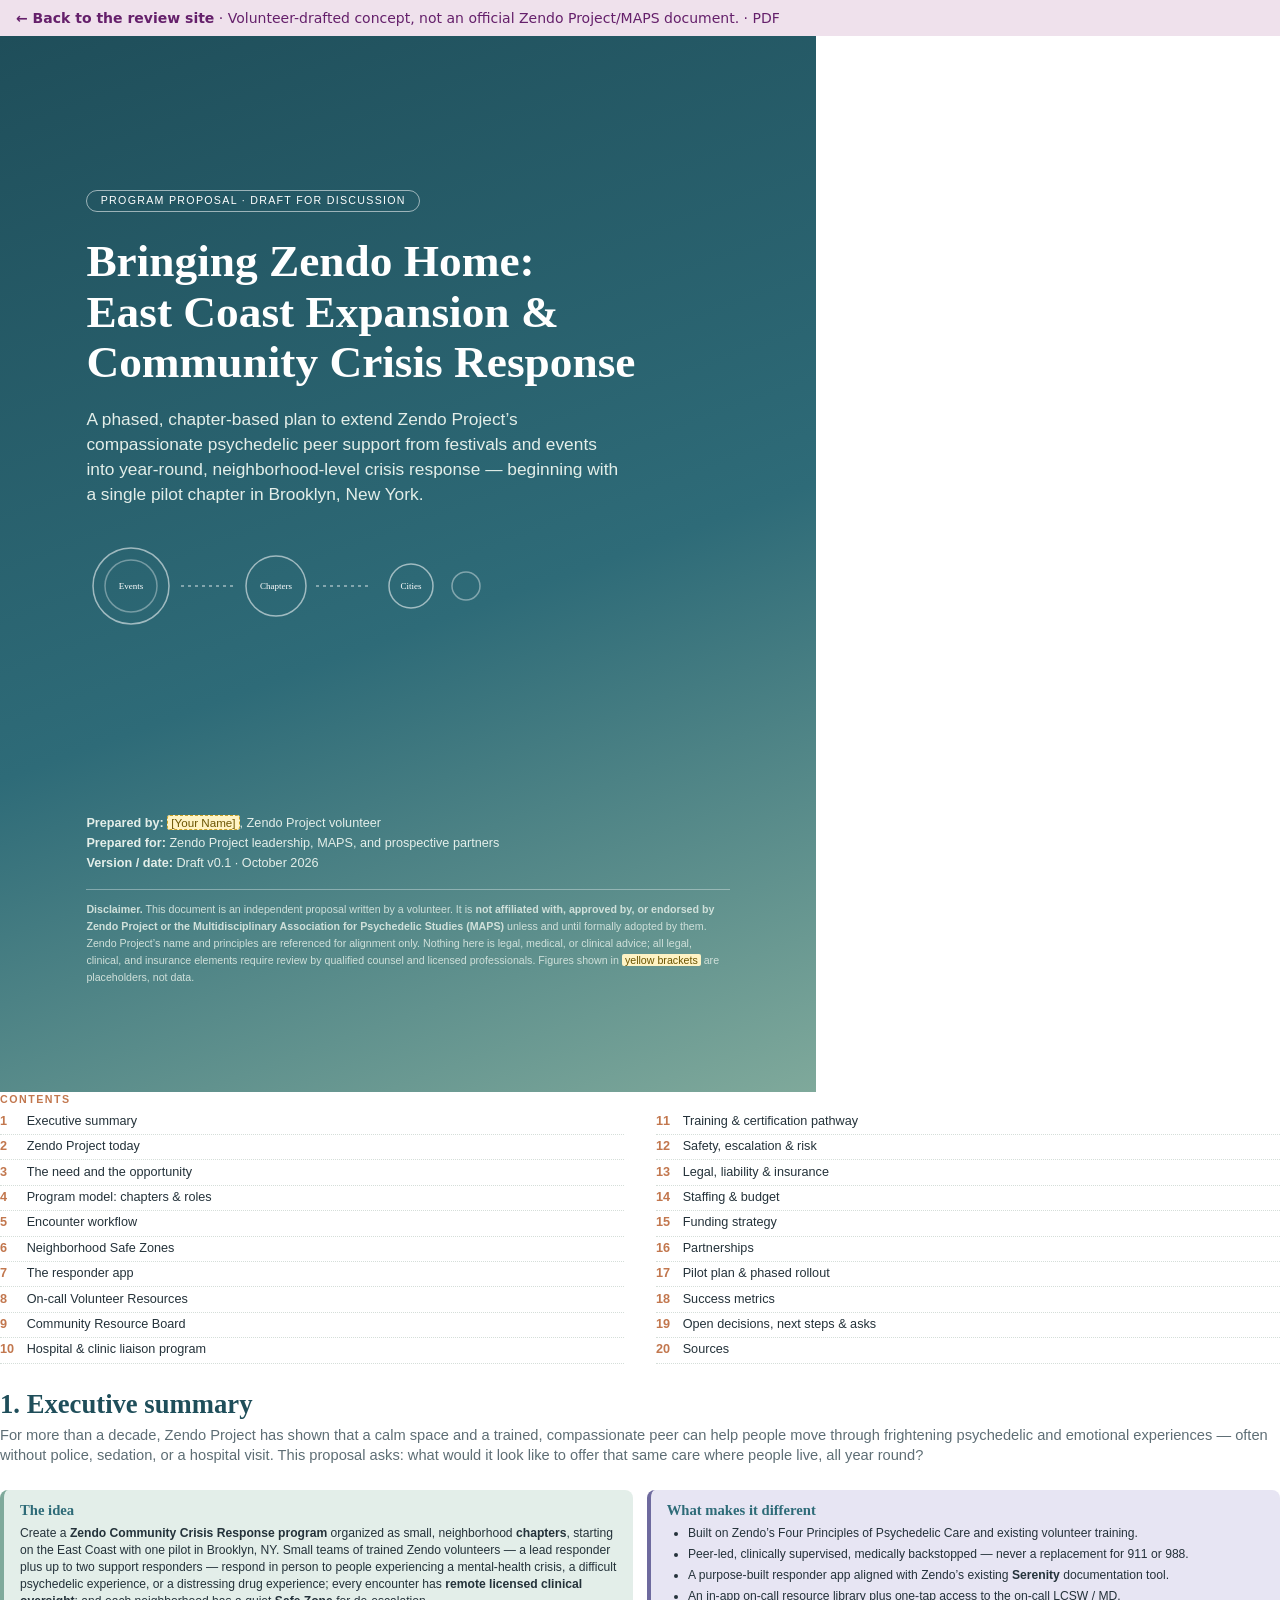
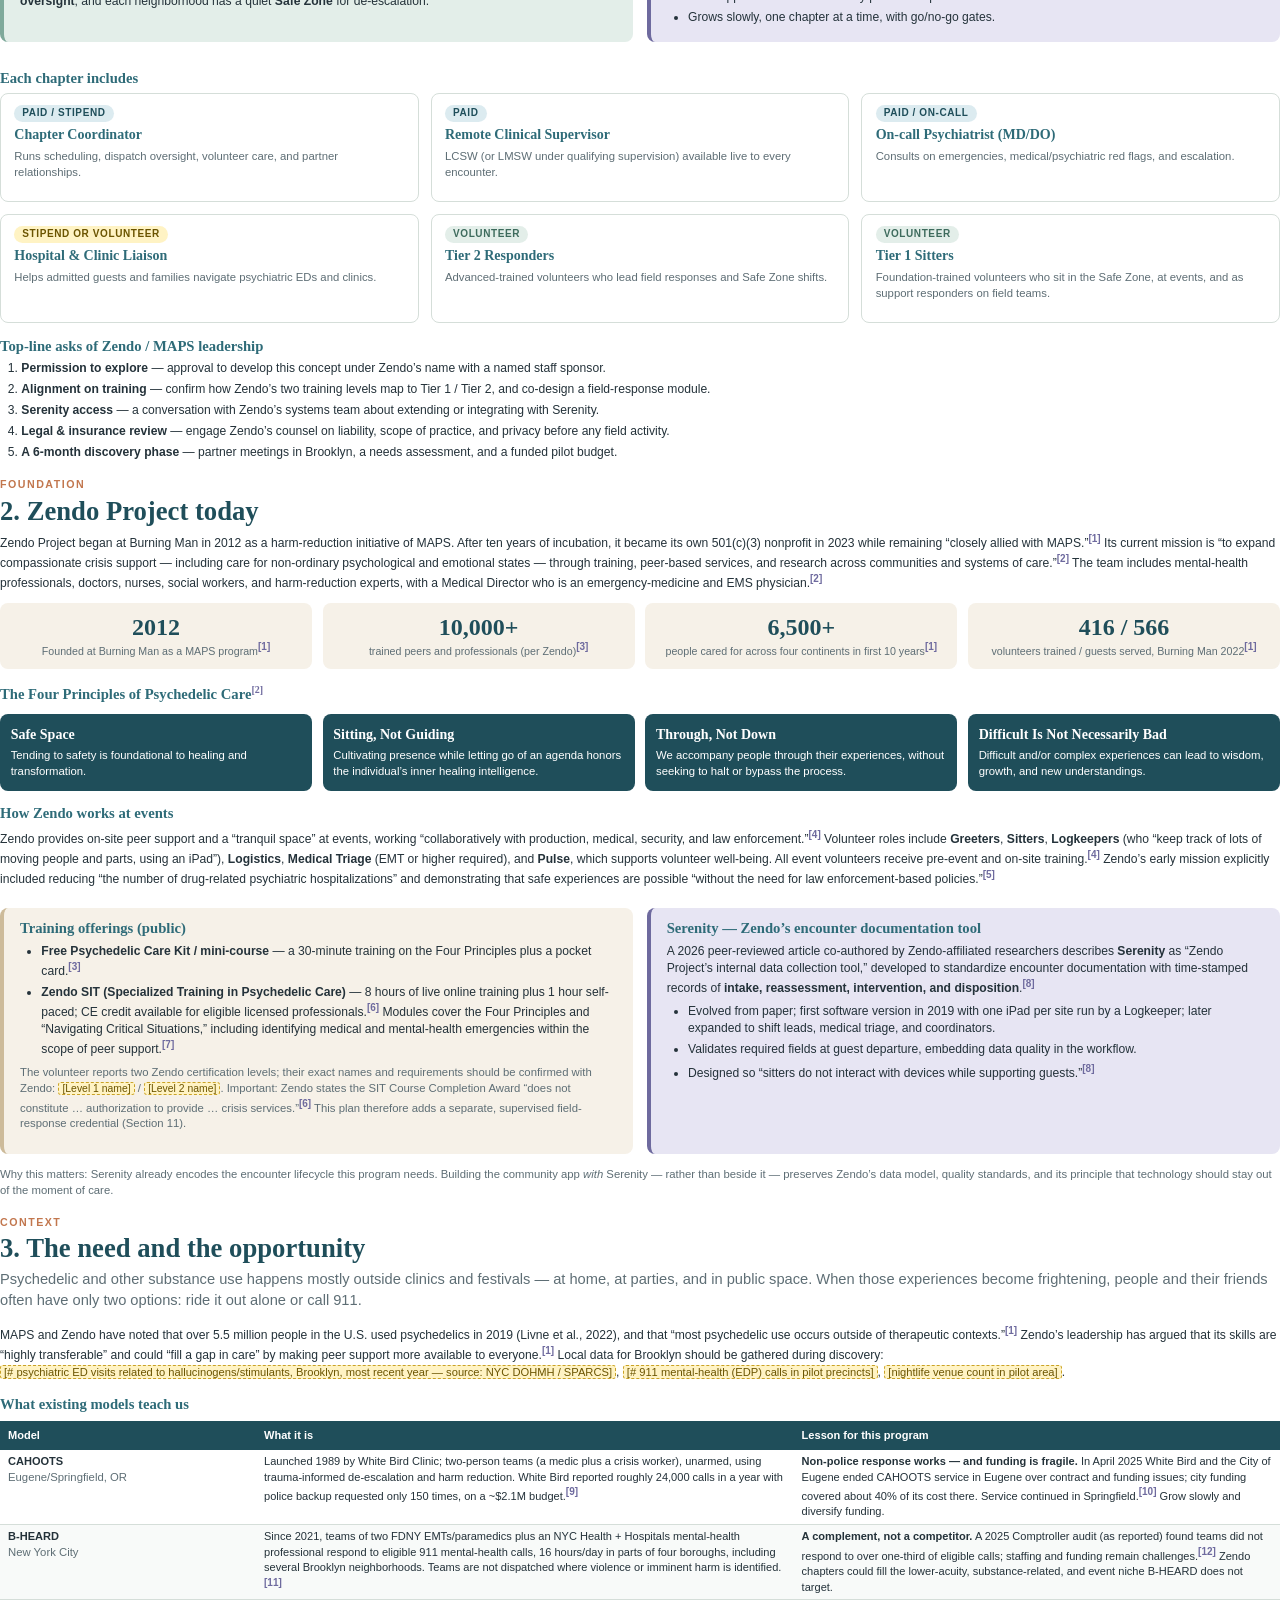
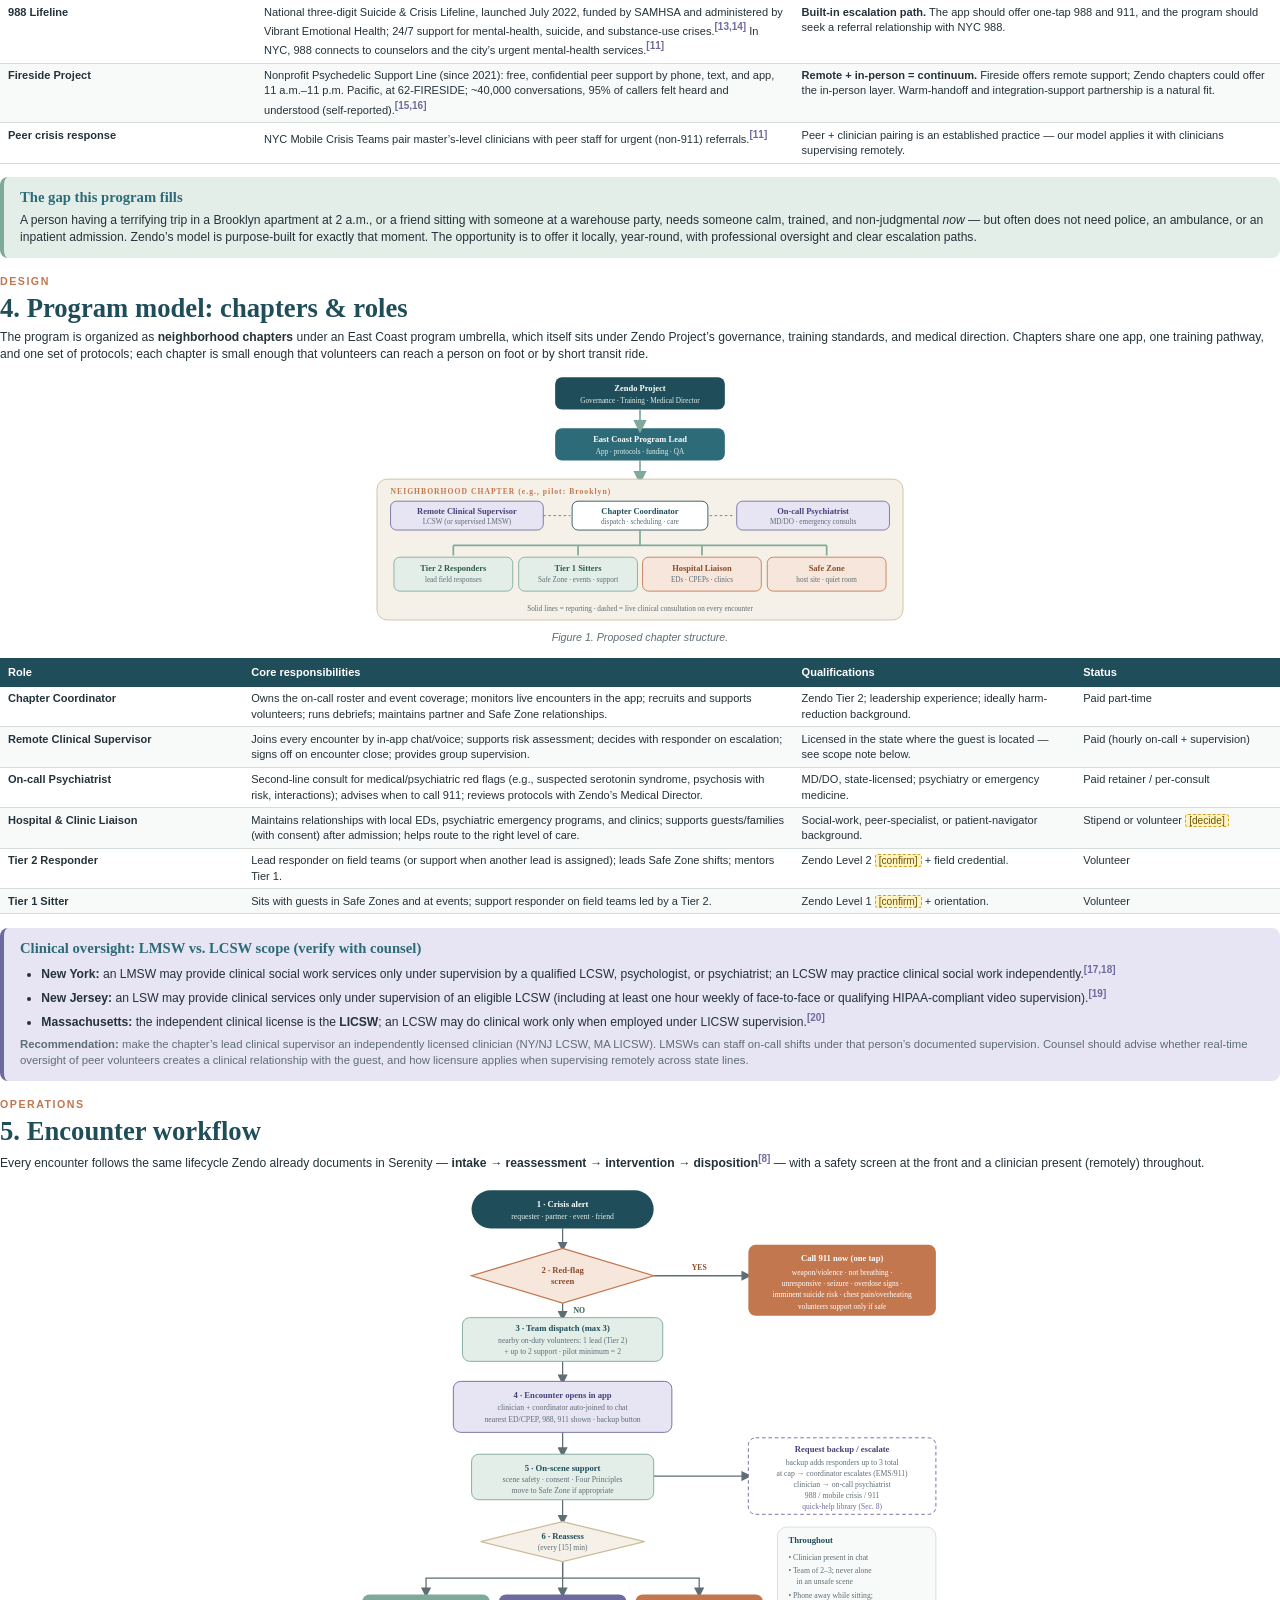
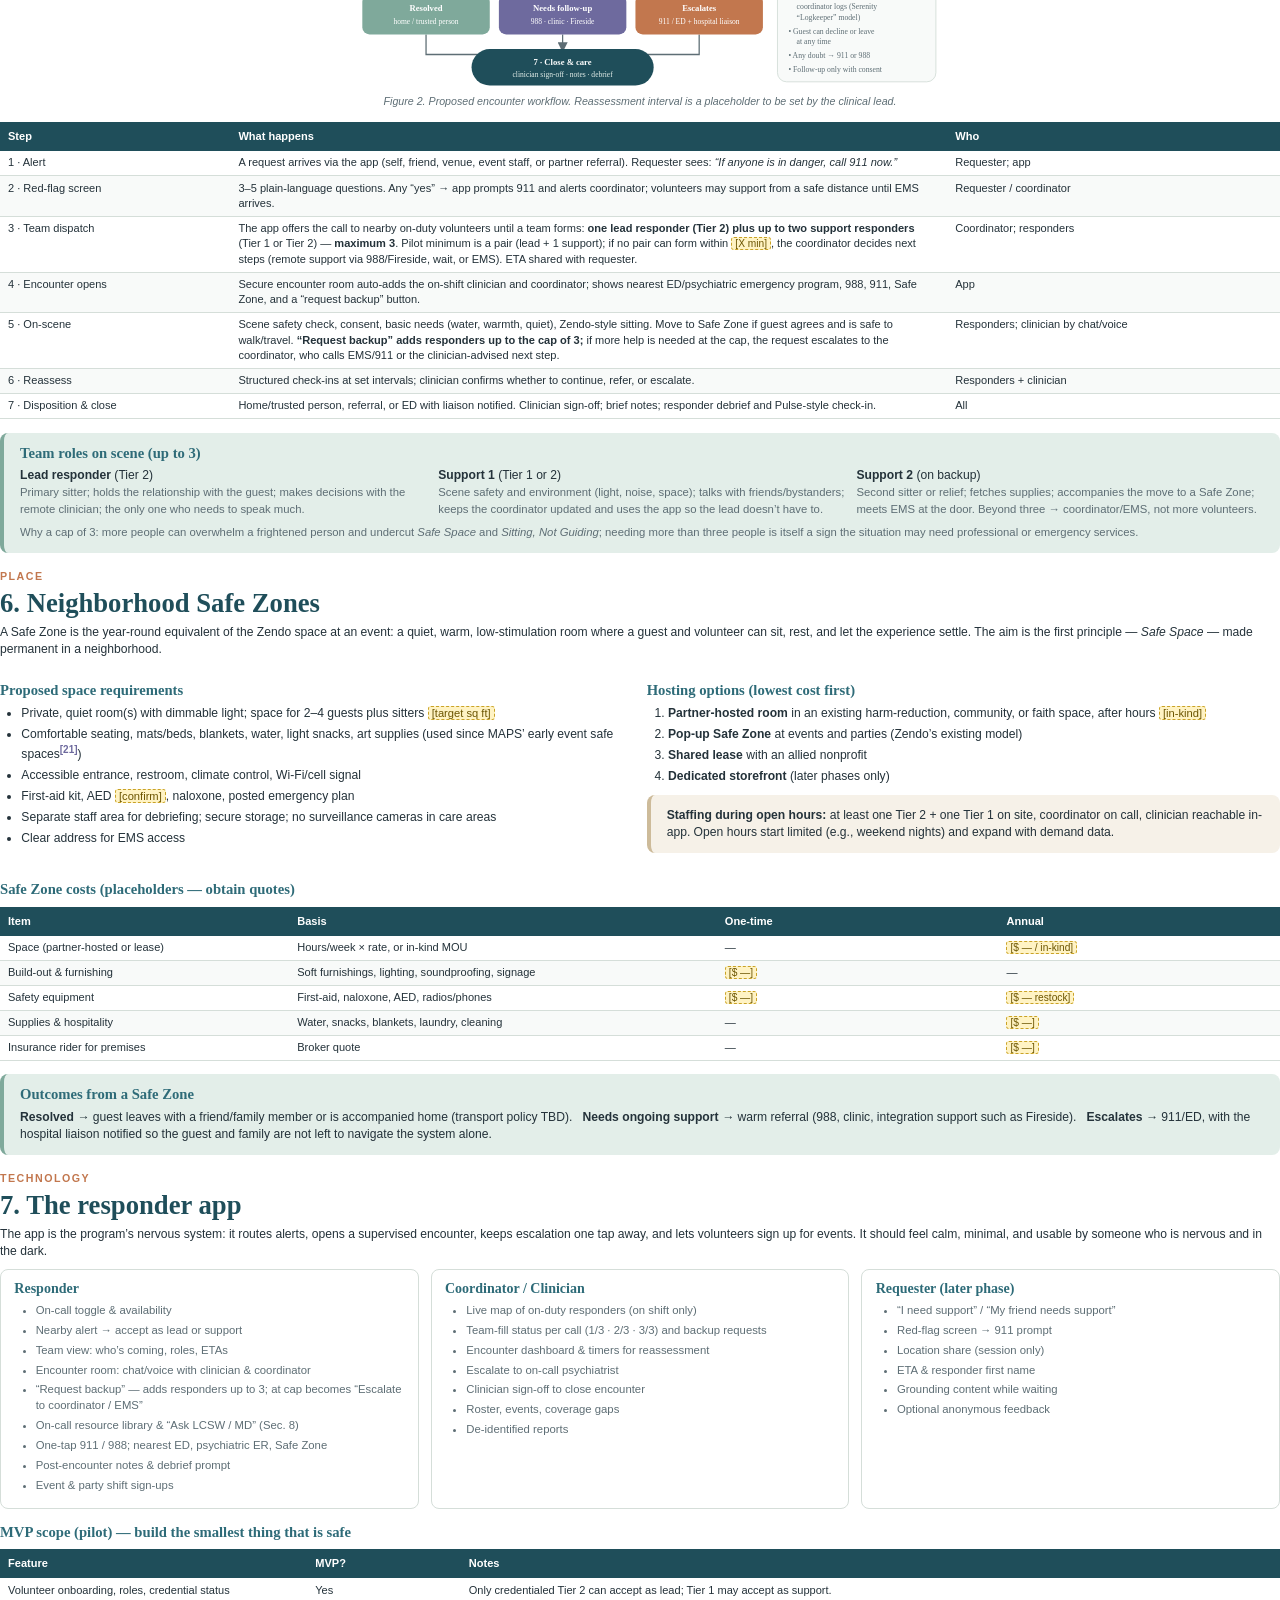
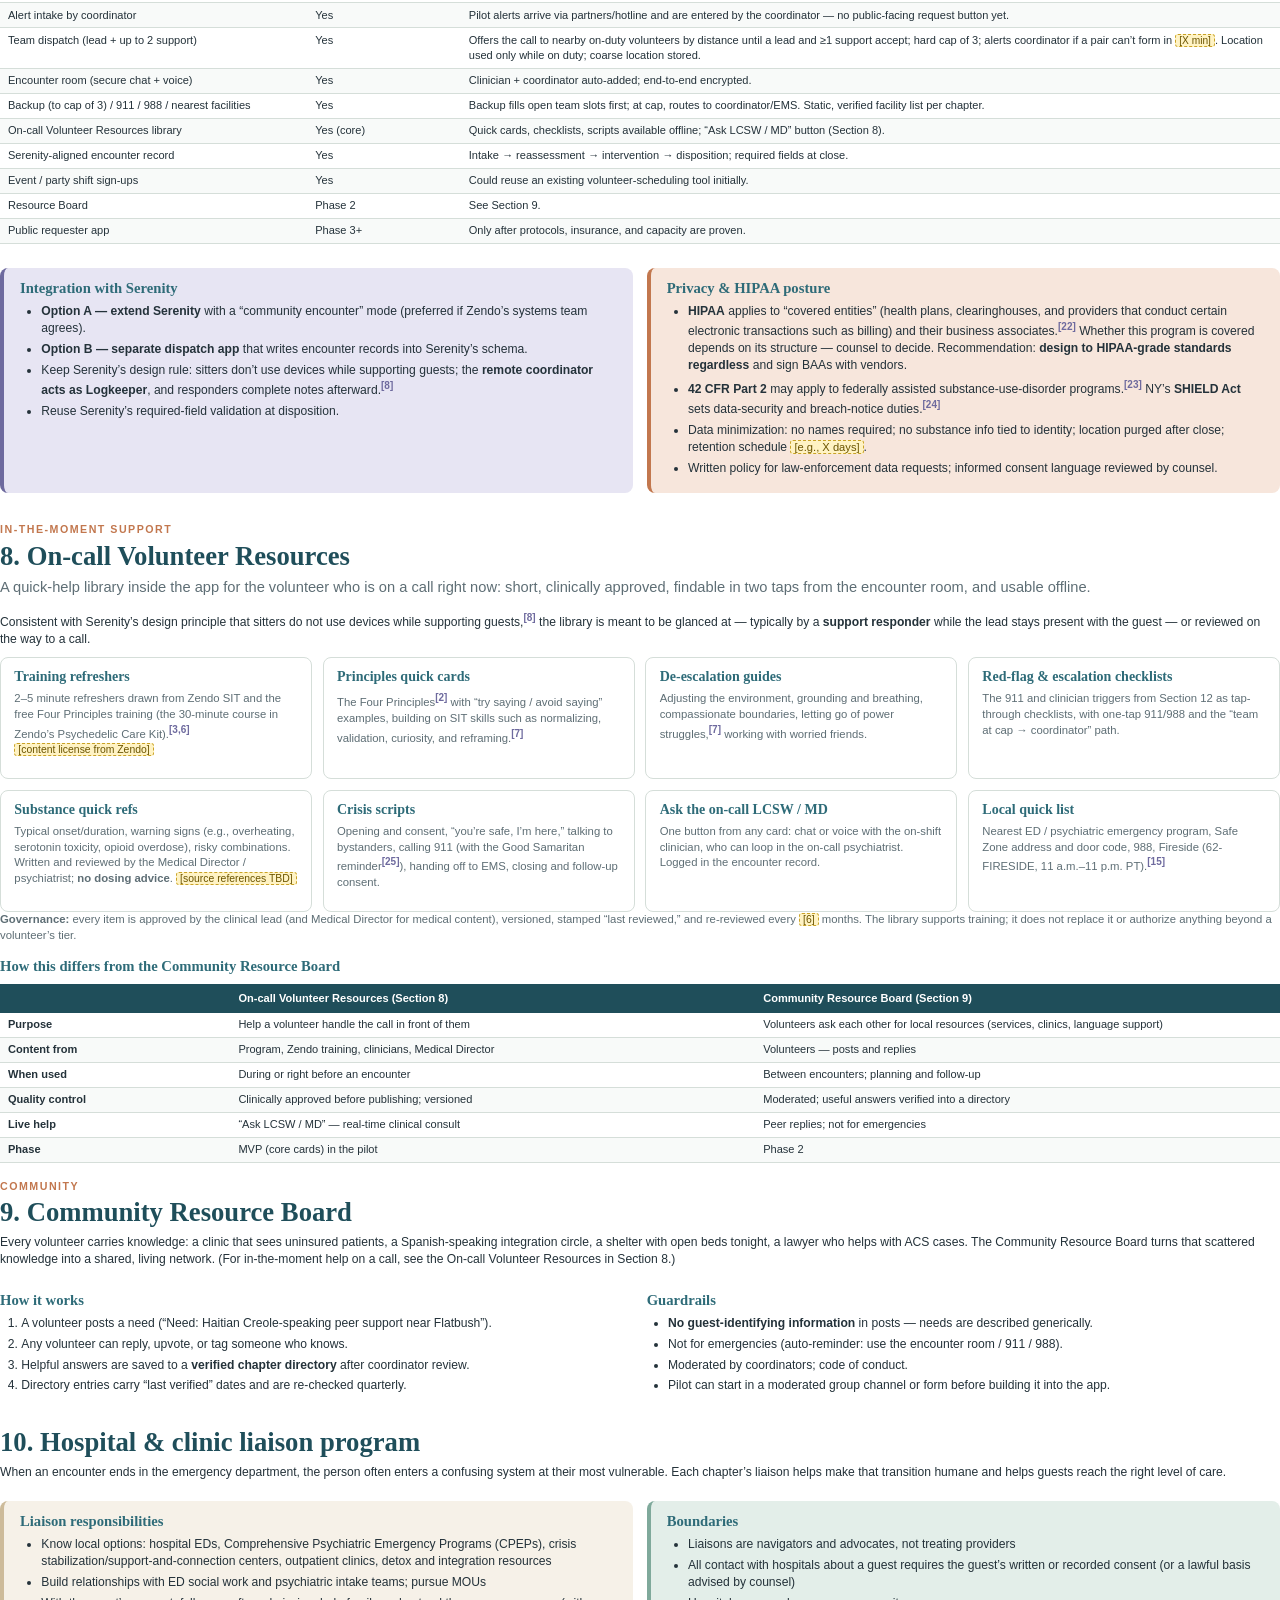
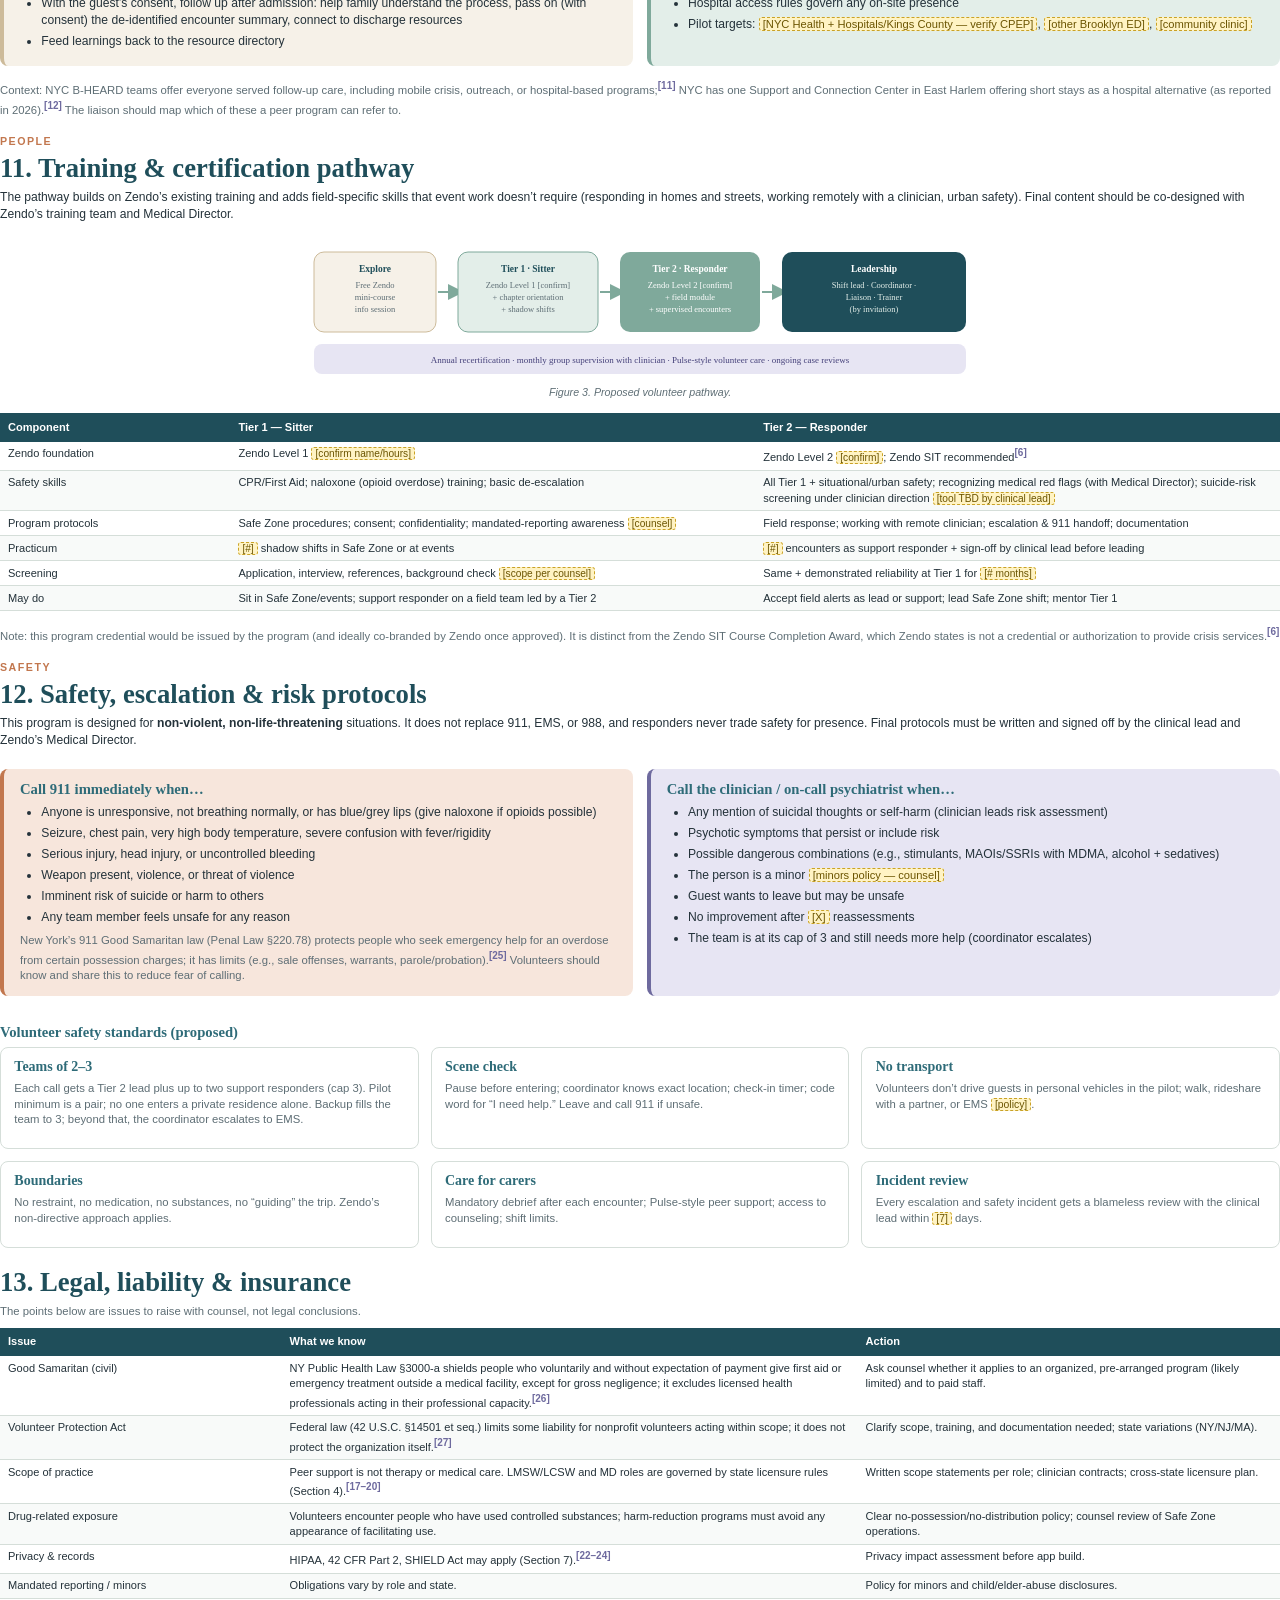
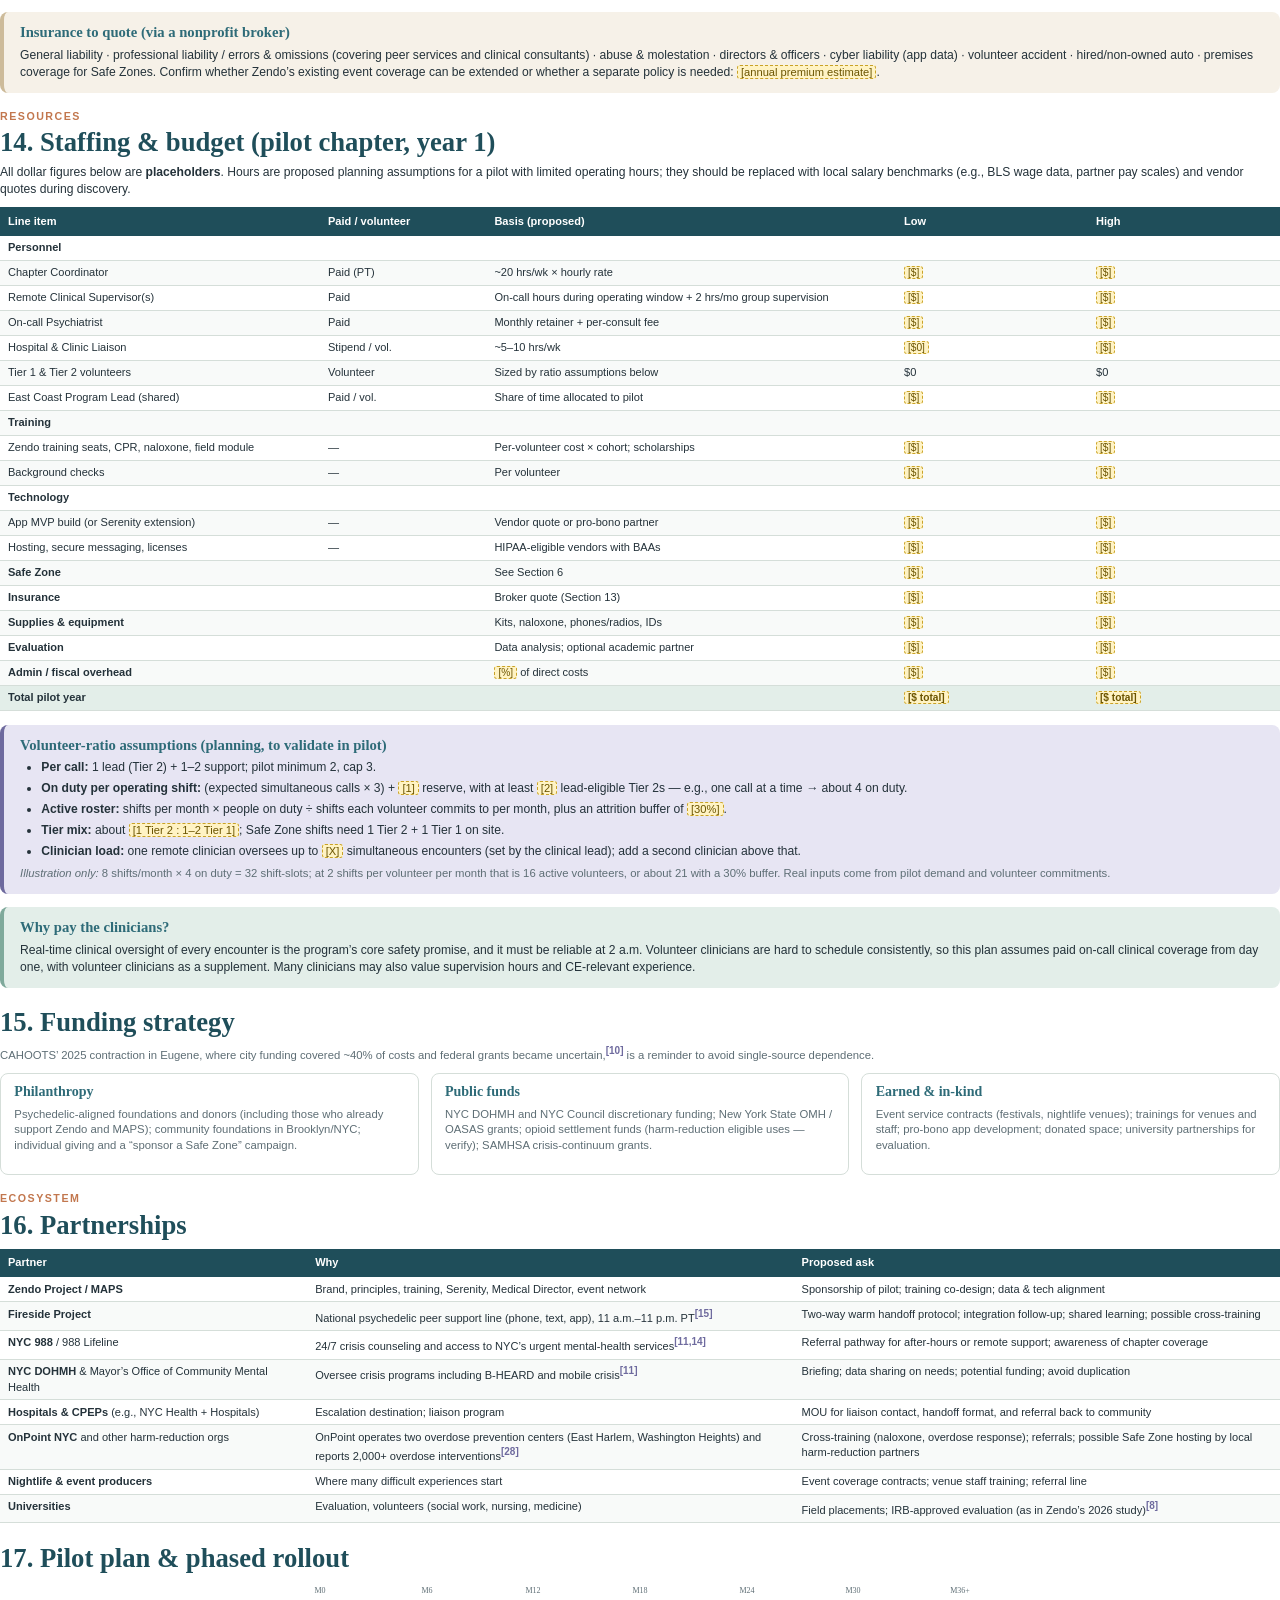
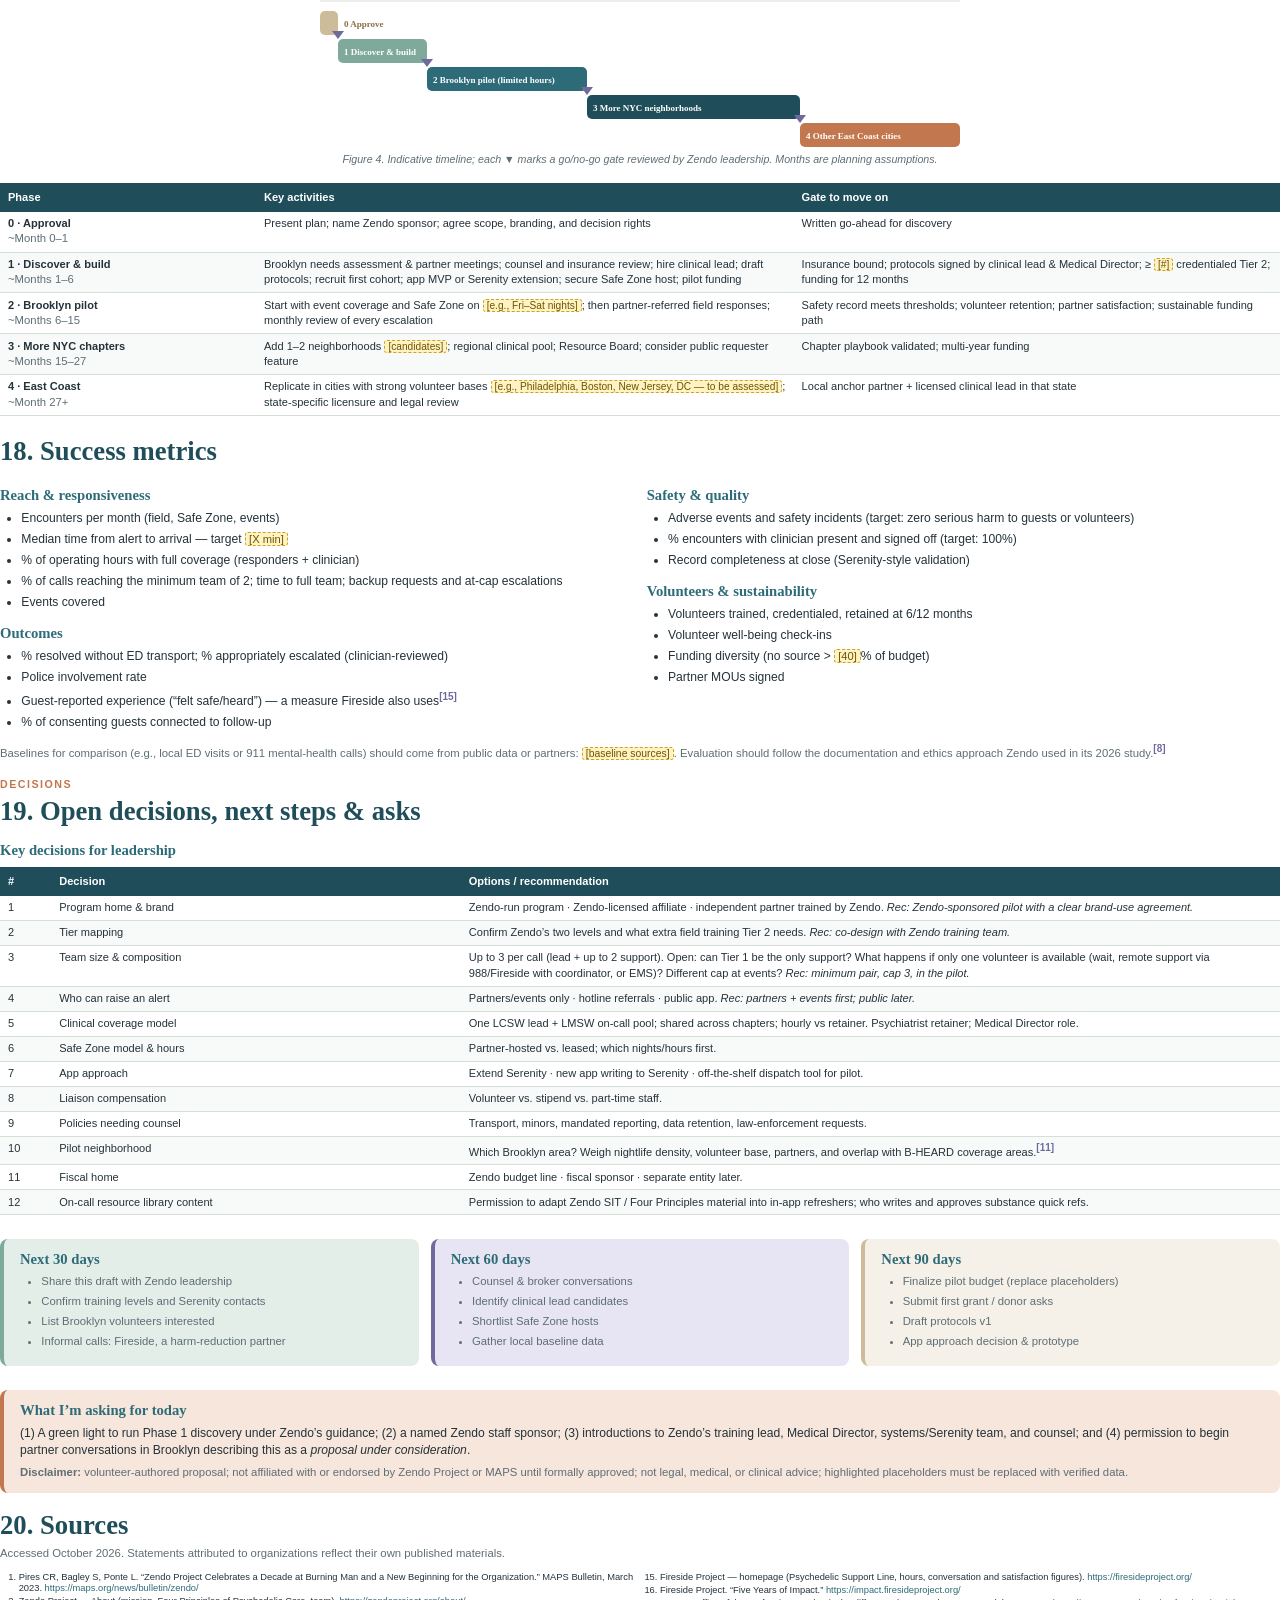
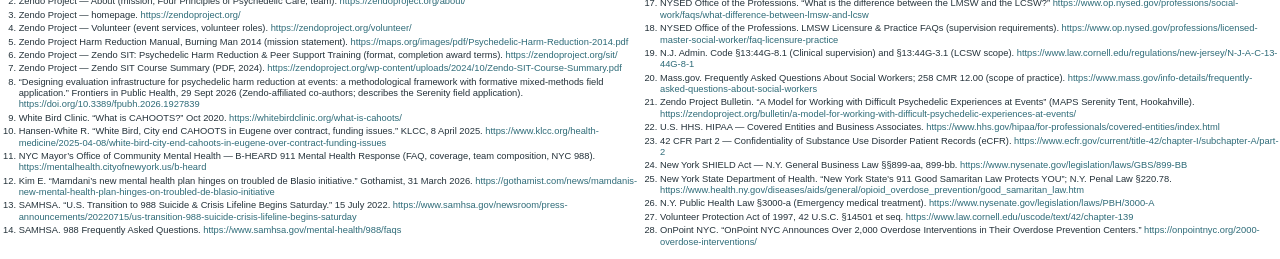
==== commit 9daebc8f: "Add On-call Resources screen, 3-responder model, updated video/screens/plan" ====
--- a/plan/index.html
+++ b/plan/index.html
@@ -1,20 +1,20 @@
 <!DOCTYPE html><html lang="en"><head><meta charset="utf-8"><meta name="robots" content="noindex"><meta name="viewport" content="width=device-width,initial-scale=1"><title>Zendo Project — East Coast Expansion &amp; Community Crisis Response Program Plan (Proposal Draft)</title><style>
 :root{--teal:#1F4E5A;--teal2:#2E6B78;--sage:#7FA99B;--sage-l:#E3EEE9;--sand:#F6F1E8;--lav:#E7E5F3;--lav-d:#6E6A9E;--terra:#C2774E;--terra-l:#F7E6DC;--ink:#24323A;--mute:#5E6E75;--line:#D5DED9}
-@page{size:Letter;margin:0.6in 0.7in 0.7in 0.7in;
+@page{size:Letter;margin:0.55in 0.7in 0.65in 0.7in;
  @bottom-left{content:"Zendo East Coast & Community Crisis Response — Proposal Draft";font:8pt Inter;color:#7d8b90}
  @bottom-right{content:"Page " counter(page) " of " counter(pages);font:8pt Inter;color:#7d8b90}}
 @page cover{margin:0;@bottom-left{content:none}@bottom-right{content:none}}
 *{box-sizing:border-box}
 html{-webkit-print-color-adjust:exact;print-color-adjust:exact}
-body{font-family:Inter,"Open Sans",sans-serif;font-size:9.3pt;line-height:1.42;color:var(--ink);margin:0}
+body{font-family:Inter,"Open Sans",sans-serif;font-size:9.1pt;line-height:1.4;color:var(--ink);margin:0}
 h1,h2,h3{font-family:Lora,Georgia,serif;color:var(--teal);line-height:1.2}
 h1{font-size:20pt;margin:0 0 4pt;font-weight:600}
-h2{font-size:13.5pt;margin:16pt 0 6pt;font-weight:600;border-bottom:1.5px solid var(--sage);padding-bottom:3pt}
+h2{font-size:13.5pt;margin:12pt 0 5pt;font-weight:600;border-bottom:1.5px solid var(--sage);padding-bottom:3pt}
 h3{font-size:11pt;margin:11pt 0 4pt;color:var(--teal2);font-weight:600}
 p{margin:0 0 7pt}
 ul,ol{margin:0 0 8pt;padding-left:16pt} li{margin-bottom:3pt}
 a{color:var(--teal2);text-decoration:none}
-.section{break-before:auto;margin-top:14pt}
+.section{break-before:auto;margin-top:12pt}
 .pb{break-before:page;margin-top:0}
 h1{break-after:avoid}h2,h3{break-after:avoid}
 .kicker{font-size:8pt;letter-spacing:.14em;text-transform:uppercase;color:var(--terra);font-weight:700;margin-bottom:2pt}
@@ -34,9 +34,9 @@
 .card h3{margin-top:0;font-size:10.5pt}
 .card .tag{display:inline-block;font-size:7.5pt;font-weight:700;letter-spacing:.06em;text-transform:uppercase;padding:1pt 6pt;border-radius:10pt;margin-bottom:4pt}
 .paid{background:#DCEBF0;color:var(--teal)} .vol{background:var(--sage-l);color:#3E6B5D} .tbd{background:#FFF3C4;color:#6b5400}
-table{width:100%;border-collapse:collapse;margin:6pt 0 10pt;font-size:8.5pt;break-inside:auto}
+table{width:100%;border-collapse:collapse;margin:6pt 0 10pt;font-size:8.3pt;break-inside:auto}
 th{background:var(--teal);color:#fff;text-align:left;padding:5pt 6pt;font-weight:600}
-td{padding:3.6pt 6pt;border-bottom:1px solid var(--line);vertical-align:top}
+td{padding:3.2pt 6pt;border-bottom:1px solid var(--line);vertical-align:top}
 tr:nth-child(even) td{background:#F8FAF9}
 tr{break-inside:avoid}
 .small{font-size:8.5pt;color:var(--mute)}
@@ -66,6 +66,8 @@
 tbody tr:first-child{break-before:avoid}
 .kicker{break-after:avoid}
 .refs{font-size:7.4pt;line-height:1.3}
+.refs{columns:2;column-gap:16pt;font-size:7pt;padding-left:14pt}
+.refs{line-height:1.22}.refs li{margin-bottom:1.5pt}
 
 </style></head><body><div style="font:14px Inter,system-ui,sans-serif;padding:10px 16px;background:#efe1ec;color:#65206b"><a href="../" target="_top" style="color:#65206b;font-weight:600">&larr; Back to the review site</a> &middot; Volunteer-drafted concept, not an official Zendo Project/MAPS document. &middot; <a href="Zendo_East_Coast_Crisis_Response_Plan.pdf" style="color:#65206b">PDF</a></div>
 
@@ -93,7 +95,7 @@
 <div class="section pb">
 <div class="kicker">Contents</div>
 <div class="toc">
-<div><span>1</span>Executive summary</div><div><span>2</span>Zendo Project today</div><div><span>3</span>The need and the opportunity</div><div><span>4</span>Program model: chapters &amp; roles</div><div><span>5</span>Encounter workflow</div><div><span>6</span>Neighborhood Safe Zones</div><div><span>7</span>The responder app</div><div><span>8</span>Volunteer Resource Board</div><div><span>9</span>Hospital &amp; clinic liaison program</div><div><span>10</span>Training &amp; certification pathway</div><div><span>11</span>Safety, escalation &amp; risk</div><div><span>12</span>Legal, liability &amp; insurance</div><div><span>13</span>Staffing &amp; budget</div><div><span>14</span>Funding strategy</div><div><span>15</span>Partnerships</div><div><span>16</span>Pilot plan &amp; phased rollout</div><div><span>17</span>Success metrics</div><div><span>18</span>Open decisions, next steps &amp; asks</div><div><span>19</span>Sources</div>
+<div><span>1</span>Executive summary</div><div><span>2</span>Zendo Project today</div><div><span>3</span>The need and the opportunity</div><div><span>4</span>Program model: chapters &amp; roles</div><div><span>5</span>Encounter workflow</div><div><span>6</span>Neighborhood Safe Zones</div><div><span>7</span>The responder app</div><div><span>8</span>On-call Volunteer Resources</div><div><span>9</span>Community Resource Board</div><div><span>10</span>Hospital &amp; clinic liaison program</div><div><span>11</span>Training &amp; certification pathway</div><div><span>12</span>Safety, escalation &amp; risk</div><div><span>13</span>Legal, liability &amp; insurance</div><div><span>14</span>Staffing &amp; budget</div><div><span>15</span>Funding strategy</div><div><span>16</span>Partnerships</div><div><span>17</span>Pilot plan &amp; phased rollout</div><div><span>18</span>Success metrics</div><div><span>19</span>Open decisions, next steps &amp; asks</div><div><span>20</span>Sources</div>
 </div>
 
 <h1 style="margin-top:18pt">1. Executive summary</h1>
@@ -101,9 +103,9 @@
 
 <div class="grid2">
 <div class="box b-sage"><h3>The idea</h3>
-<p>Create a <b>Zendo Community Crisis Response program</b> organized as small, neighborhood <b>chapters</b>, starting on the East Coast with one pilot in Brooklyn, NY. Trained Zendo volunteers respond in person to people experiencing a mental-health crisis, a difficult psychedelic experience, or a distressing drug experience; every encounter has <b>remote licensed clinical oversight</b>; and each neighborhood has a quiet <b>Safe Zone</b> for de-escalation.</p></div>
+<p>Create a <b>Zendo Community Crisis Response program</b> organized as small, neighborhood <b>chapters</b>, starting on the East Coast with one pilot in Brooklyn, NY. Small teams of trained Zendo volunteers — a lead responder plus up to two support responders — respond in person to people experiencing a mental-health crisis, a difficult psychedelic experience, or a distressing drug experience; every encounter has <b>remote licensed clinical oversight</b>; and each neighborhood has a quiet <b>Safe Zone</b> for de-escalation.</p></div>
 <div class="box b-lav"><h3>What makes it different</h3>
-<ul style="margin:0"><li>Built on Zendo’s Four Principles of Psychedelic Care and existing volunteer training.</li><li>Peer-led, clinically supervised, medically backstopped — never a replacement for 911 or 988.</li><li>A purpose-built responder app aligned with Zendo’s existing <b>Serenity</b> documentation tool.</li><li>Grows slowly, one chapter at a time, with go/no-go gates.</li></ul></div>
+<ul style="margin:0"><li>Built on Zendo’s Four Principles of Psychedelic Care and existing volunteer training.</li><li>Peer-led, clinically supervised, medically backstopped — never a replacement for 911 or 988.</li><li>A purpose-built responder app aligned with Zendo’s existing <b>Serenity</b> documentation tool.</li><li>An in-app on-call resource library plus one-tap access to the on-call LCSW / MD.</li><li>Grows slowly, one chapter at a time, with go/no-go gates.</li></ul></div>
 </div>
 
 <h3>Each chapter includes</h3>
@@ -113,7 +115,7 @@
 <div class="card"><span class="tag paid">Paid / on-call</span><h3>On-call Psychiatrist (MD/DO)</h3><p class="small">Consults on emergencies, medical/psychiatric red flags, and escalation.</p></div>
 <div class="card"><span class="tag tbd">Stipend or volunteer</span><h3>Hospital &amp; Clinic Liaison</h3><p class="small">Helps admitted guests and families navigate psychiatric EDs and clinics.</p></div>
 <div class="card"><span class="tag vol">Volunteer</span><h3>Tier 2 Responders</h3><p class="small">Advanced-trained volunteers who lead field responses and Safe Zone shifts.</p></div>
-<div class="card"><span class="tag vol">Volunteer</span><h3>Tier 1 Sitters</h3><p class="small">Foundation-trained volunteers who sit in the Safe Zone, at events, and as second responders.</p></div>
+<div class="card"><span class="tag vol">Volunteer</span><h3>Tier 1 Sitters</h3><p class="small">Foundation-trained volunteers who sit in the Safe Zone, at events, and as support responders on field teams.</p></div>
 </div>
 
 <h3>Top-line asks of Zendo / MAPS leadership</h3>
@@ -156,7 +158,7 @@
 <li><b>Free Psychedelic Care Kit / mini-course</b> — a 30-minute training on the Four Principles plus a pocket card.<span class="cite">[3]</span></li>
 <li><b>Zendo SIT (Specialized Training in Psychedelic Care)</b> — 8 hours of live online training plus 1 hour self-paced; CE credit available for eligible licensed professionals.<span class="cite">[6]</span> Modules cover the Four Principles and “Navigating Critical Situations,” including identifying medical and mental-health emergencies within the scope of peer support.<span class="cite">[7]</span></li>
 </ul>
-<p class="small" style="margin-top:5pt">The volunteer reports two Zendo certification levels; their exact names and requirements should be confirmed with Zendo: <span class="ph">[Level 1 name]</span> / <span class="ph">[Level 2 name]</span>. Important: Zendo states the SIT Course Completion Award “does not constitute … authorization to provide … crisis services.”<span class="cite">[6]</span> This plan therefore adds a separate, supervised field-response credential (Section 10).</p></div>
+<p class="small" style="margin-top:5pt">The volunteer reports two Zendo certification levels; their exact names and requirements should be confirmed with Zendo: <span class="ph">[Level 1 name]</span> / <span class="ph">[Level 2 name]</span>. Important: Zendo states the SIT Course Completion Award “does not constitute … authorization to provide … crisis services.”<span class="cite">[6]</span> This plan therefore adds a separate, supervised field-response credential (Section 11).</p></div>
 <div class="box b-lav"><h3>Serenity — Zendo’s encounter documentation tool</h3>
 <p style="margin-bottom:4pt">A 2026 peer-reviewed article co-authored by Zendo-affiliated researchers describes <b>Serenity</b> as “Zendo Project’s internal data collection tool,” developed to standardize encounter documentation with time-stamped records of <b>intake, reassessment, intervention, and disposition</b>.<span class="cite">[8]</span></p>
 <ul style="margin:0">
@@ -194,7 +196,7 @@
 <h1>4. Program model: chapters &amp; roles</h1>
 <p>The program is organized as <b>neighborhood chapters</b> under an East Coast program umbrella, which itself sits under Zendo Project’s governance, training standards, and medical direction. Chapters share one app, one training pathway, and one set of protocols; each chapter is small enough that volunteers can reach a person on foot or by short transit ride.</p>
 
-<svg width="660" height="300" viewBox="0 0 660 300" font-family="Inter" font-size="10">
+<svg width="560" height="255" viewBox="0 0 660 300" font-family="Inter" font-size="10">
  <defs><marker id="a" markerWidth="8" markerHeight="8" refX="4" refY="4" orient="auto"><path d="M0,0 L8,4 L0,8 z" fill="#7FA99B"/></marker></defs>
  <rect x="230" y="6" width="200" height="38" rx="8" fill="#1F4E5A"/><text x="330" y="22" fill="#fff" text-anchor="middle" font-weight="700">Zendo Project</text><text x="330" y="36" fill="#E3EEE9" text-anchor="middle" font-size="8.5">Governance · Training · Medical Director</text>
  <rect x="230" y="66" width="200" height="38" rx="8" fill="#2E6B78"/><text x="330" y="82" fill="#fff" text-anchor="middle" font-weight="700">East Coast Program Lead</text><text x="330" y="96" fill="#E3EEE9" text-anchor="middle" font-size="8.5">App · protocols · funding · QA</text>
@@ -209,7 +211,7 @@
  <line x1="330" y1="186" x2="330" y2="204" stroke="#7FA99B" stroke-width="2"/><line x1="110" y1="204" x2="550" y2="204" stroke="#7FA99B" stroke-width="2"/>
  <line x1="110" y1="204" x2="110" y2="216" stroke="#7FA99B" stroke-width="2"/><line x1="257" y1="204" x2="257" y2="216" stroke="#7FA99B" stroke-width="2"/><line x1="403" y1="204" x2="403" y2="216" stroke="#7FA99B" stroke-width="2"/><line x1="550" y1="204" x2="550" y2="216" stroke="#7FA99B" stroke-width="2"/>
  <rect x="40" y="218" width="140" height="40" rx="7" fill="#E3EEE9" stroke="#7FA99B"/><text x="110" y="234" text-anchor="middle" font-weight="700" fill="#2f5a4d">Tier 2 Responders</text><text x="110" y="247" text-anchor="middle" font-size="8.5" fill="#5E6E75">lead field responses</text>
- <rect x="187" y="218" width="140" height="40" rx="7" fill="#E3EEE9" stroke="#7FA99B"/><text x="257" y="234" text-anchor="middle" font-weight="700" fill="#2f5a4d">Tier 1 Sitters</text><text x="257" y="247" text-anchor="middle" font-size="8.5" fill="#5E6E75">Safe Zone · events · 2nd</text>
+ <rect x="187" y="218" width="140" height="40" rx="7" fill="#E3EEE9" stroke="#7FA99B"/><text x="257" y="234" text-anchor="middle" font-weight="700" fill="#2f5a4d">Tier 1 Sitters</text><text x="257" y="247" text-anchor="middle" font-size="8.5" fill="#5E6E75">Safe Zone · events · support</text>
  <rect x="333" y="218" width="140" height="40" rx="7" fill="#F7E6DC" stroke="#C2774E"/><text x="403" y="234" text-anchor="middle" font-weight="700" fill="#8a4c2b">Hospital Liaison</text><text x="403" y="247" text-anchor="middle" font-size="8.5" fill="#5E6E75">EDs · CPEPs · clinics</text>
  <rect x="480" y="218" width="140" height="40" rx="7" fill="#F7E6DC" stroke="#C2774E"/><text x="550" y="234" text-anchor="middle" font-weight="700" fill="#8a4c2b">Safe Zone</text><text x="550" y="247" text-anchor="middle" font-size="8.5" fill="#5E6E75">host site · quiet room</text>
  <text x="330" y="282" text-anchor="middle" font-size="8.5" fill="#5E6E75">Solid lines = reporting · dashed = live clinical consultation on every encounter</text>
@@ -222,8 +224,8 @@
 <tr><td><b>Remote Clinical Supervisor</b></td><td>Joins every encounter by in-app chat/voice; supports risk assessment; decides with responder on escalation; signs off on encounter close; provides group supervision.</td><td>Licensed in the state where the guest is located — see scope note below.</td><td>Paid (hourly on-call + supervision)</td></tr>
 <tr><td><b>On-call Psychiatrist</b></td><td>Second-line consult for medical/psychiatric red flags (e.g., suspected serotonin syndrome, psychosis with risk, interactions); advises when to call 911; reviews protocols with Zendo’s Medical Director.</td><td>MD/DO, state-licensed; psychiatry or emergency medicine.</td><td>Paid retainer / per-consult</td></tr>
 <tr><td><b>Hospital &amp; Clinic Liaison</b></td><td>Maintains relationships with local EDs, psychiatric emergency programs, and clinics; supports guests/families (with consent) after admission; helps route to the right level of care.</td><td>Social-work, peer-specialist, or patient-navigator background.</td><td>Stipend or volunteer <span class="ph">[decide]</span></td></tr>
-<tr><td><b>Tier 2 Responder</b></td><td>Primary in-person responder; leads Safe Zone shifts; mentors Tier 1.</td><td>Zendo Level 2 <span class="ph">[confirm]</span> + field credential.</td><td>Volunteer</td></tr>
-<tr><td><b>Tier 1 Sitter</b></td><td>Sits with guests in Safe Zones and at events; second responder alongside Tier 2.</td><td>Zendo Level 1 <span class="ph">[confirm]</span> + orientation.</td><td>Volunteer</td></tr>
+<tr><td><b>Tier 2 Responder</b></td><td>Lead responder on field teams (or support when another lead is assigned); leads Safe Zone shifts; mentors Tier 1.</td><td>Zendo Level 2 <span class="ph">[confirm]</span> + field credential.</td><td>Volunteer</td></tr>
+<tr><td><b>Tier 1 Sitter</b></td><td>Sits with guests in Safe Zones and at events; support responder on field teams led by a Tier 2.</td><td>Zendo Level 1 <span class="ph">[confirm]</span> + orientation.</td><td>Volunteer</td></tr>
 </table>
 
 <div class="box b-lav"><h3>Clinical oversight: LMSW vs. LCSW scope (verify with counsel)</h3>
@@ -235,16 +237,16 @@
 <p class="small" style="margin:5pt 0 0"><b>Recommendation:</b> make the chapter’s lead clinical supervisor an independently licensed clinician (NY/NJ LCSW, MA LICSW). LMSWs can staff on-call shifts under that person’s documented supervision. Counsel should advise whether real-time oversight of peer volunteers creates a clinical relationship with the guest, and how licensure applies when supervising remotely across state lines.</p></div>
 </div>
 <!-- WORKFLOW -->
-<div class="section pb">
+<div class="section">
 <div class="kicker">Operations</div>
 <h1>5. Encounter workflow</h1>
 <p>Every encounter follows the same lifecycle Zendo already documents in Serenity — <b>intake → reassessment → intervention → disposition</b><span class="cite">[8]</span> — with a safety screen at the front and a clinician present (remotely) throughout.</p>
 
-<svg width="670" height="560" viewBox="0 0 670 560" font-family="Inter" font-size="9.5">
+<svg width="610" height="510" viewBox="0 0 670 560" font-family="Inter" font-size="9.5">
  <defs><marker id="m" markerWidth="8" markerHeight="8" refX="4" refY="4" orient="auto"><path d="M0,0 L8,4 L0,8 z" fill="#5E6E75"/></marker></defs>
  <g stroke="#5E6E75" stroke-width="1.4" fill="none" marker-end="url(#m)">
-  <line x1="250" y1="52" x2="250" y2="72"/><line x1="250" y1="128" x2="250" y2="150"/><line x1="350" y1="104" x2="452" y2="104"/>
-  <line x1="250" y1="196" x2="250" y2="218"/><line x1="250" y1="276" x2="250" y2="298"/><line x1="250" y1="350" x2="250" y2="372"/>
+  <line x1="250" y1="52" x2="250" y2="72"/><line x1="250" y1="134" x2="250" y2="148"/><line x1="350" y1="104" x2="452" y2="104"/>
+  <line x1="250" y1="198" x2="250" y2="218"/><line x1="250" y1="276" x2="250" y2="298"/><line x1="250" y1="350" x2="250" y2="372"/>
   <line x1="350" y1="324" x2="452" y2="324"/>
   <path d="M250 418 L250 436 L100 436 L100 452"/><line x1="250" y1="418" x2="250" y2="452"/><path d="M250 436 L400 436 L400 452"/>
   <path d="M100 498 L100 520 L235 520"/><path d="M250 498 L250 512"/><path d="M400 498 L400 520 L265 520"/>
@@ -258,12 +260,12 @@
  <text x="557" y="103" text-anchor="middle" fill="#fff" font-size="8.3">weapon/violence · not breathing ·</text><text x="557" y="115" text-anchor="middle" fill="#fff" font-size="8.3">unresponsive · seizure · overdose signs ·</text><text x="557" y="127" text-anchor="middle" fill="#fff" font-size="8.3">imminent suicide risk · chest pain/overheating</text><text x="557" y="140" text-anchor="middle" fill="#fff" font-size="8">volunteers support only if safe</text>
  <text x="262" y="145" font-size="8.5" fill="#2f5a4d" font-weight="700">NO</text>
  <!-- 3 dispatch -->
- <rect x="150" y="152" width="200" height="44" rx="8" fill="#E3EEE9" stroke="#7FA99B"/><text x="250" y="170" text-anchor="middle" font-weight="700" fill="#1F4E5A">3 · Dispatch</text><text x="250" y="184" text-anchor="middle" font-size="8.5" fill="#5E6E75">nearest available Tier 2 (+ partner) accepts</text>
+ <rect x="140" y="150" width="220" height="48" rx="8" fill="#E3EEE9" stroke="#7FA99B"/><text x="250" y="165" text-anchor="middle" font-weight="700" fill="#1F4E5A">3 · Team dispatch (max 3)</text><text x="250" y="178" text-anchor="middle" font-size="8.5" fill="#5E6E75">nearby on-duty volunteers: 1 lead (Tier 2)</text><text x="250" y="190" text-anchor="middle" font-size="8.5" fill="#5E6E75">+ up to 2 support · pilot minimum = 2</text>
  <!-- 4 open -->
  <rect x="130" y="220" width="240" height="56" rx="8" fill="#E7E5F3" stroke="#6E6A9E"/><text x="250" y="238" text-anchor="middle" font-weight="700" fill="#45417a">4 · Encounter opens in app</text><text x="250" y="252" text-anchor="middle" font-size="8.5" fill="#5E6E75">clinician + coordinator auto-joined to chat</text><text x="250" y="265" text-anchor="middle" font-size="8.5" fill="#5E6E75">nearest ED/CPEP, 988, 911 shown · backup button</text>
  <!-- 5 onscene -->
  <rect x="150" y="300" width="200" height="50" rx="8" fill="#E3EEE9" stroke="#7FA99B"/><text x="250" y="318" text-anchor="middle" font-weight="700" fill="#1F4E5A">5 · On-scene support</text><text x="250" y="331" text-anchor="middle" font-size="8.5" fill="#5E6E75">scene safety · consent · Four Principles</text><text x="250" y="343" text-anchor="middle" font-size="8.5" fill="#5E6E75">move to Safe Zone if appropriate</text>
- <rect x="454" y="296" width="206" height="58" rx="8" fill="#fff" stroke="#6E6A9E" stroke-dasharray="4 3"/><text x="557" y="313" text-anchor="middle" font-weight="700" fill="#45417a">Escalate support anytime</text><text x="557" y="327" text-anchor="middle" font-size="8.5" fill="#5E6E75">request backup volunteer ·</text><text x="557" y="339" text-anchor="middle" font-size="8.5" fill="#5E6E75">clinician → on-call psychiatrist ·</text><text x="557" y="351" text-anchor="middle" font-size="8.5" fill="#5E6E75">988 / mobile crisis / 911</text>
+ <rect x="454" y="282" width="206" height="84" rx="8" fill="#fff" stroke="#6E6A9E" stroke-dasharray="4 3"/><text x="557" y="298" text-anchor="middle" font-weight="700" fill="#45417a">Request backup / escalate</text><text x="557" y="312" text-anchor="middle" font-size="8.5" fill="#5E6E75">backup adds responders up to 3 total</text><text x="557" y="324" text-anchor="middle" font-size="8.5" fill="#5E6E75">at cap → coordinator escalates (EMS/911)</text><text x="557" y="336" text-anchor="middle" font-size="8.5" fill="#5E6E75">clinician → on-call psychiatrist</text><text x="557" y="348" text-anchor="middle" font-size="8.5" fill="#5E6E75">988 / mobile crisis / 911</text><text x="557" y="360" text-anchor="middle" font-size="8.3" fill="#6E6A9E">quick-help library (Sec. 8)</text>
  <!-- 6 reassess -->
  <polygon points="250,374 340,396 250,418 160,396" fill="#F6F1E8" stroke="#CDBB9A" stroke-width="1.4"/><text x="250" y="393" text-anchor="middle" font-weight="700" fill="#1F4E5A">6 · Reassess</text><text x="250" y="405" text-anchor="middle" font-size="8.3" fill="#5E6E75">(every <tspan class="x">[15]</tspan> min)</text>
  <!-- outcomes -->
@@ -276,7 +278,7 @@
  <rect x="486" y="380" width="174" height="170" rx="10" fill="#F8FAF9" stroke="#D5DED9"/>
  <text x="498" y="398" font-weight="700" fill="#1F4E5A">Throughout</text>
  <text x="498" y="416" font-size="8.5" fill="#5E6E75">• Clinician present in chat</text>
- <text x="498" y="431" font-size="8.5" fill="#5E6E75">• Responder never alone with</text><text x="507" y="443" font-size="8.5" fill="#5E6E75">an unsafe scene</text>
+ <text x="498" y="431" font-size="8.5" fill="#5E6E75">• Team of 2–3; never alone</text><text x="507" y="443" font-size="8.5" fill="#5E6E75">in an unsafe scene</text>
  <text x="498" y="458" font-size="8.5" fill="#5E6E75">• Phone away while sitting;</text><text x="507" y="470" font-size="8.5" fill="#5E6E75">coordinator logs (Serenity</text><text x="507" y="482" font-size="8.5" fill="#5E6E75">“Logkeeper” model)</text>
  <text x="498" y="497" font-size="8.5" fill="#5E6E75">• Guest can decline or leave</text><text x="507" y="509" font-size="8.5" fill="#5E6E75">at any time</text>
  <text x="498" y="524" font-size="8.5" fill="#5E6E75">• Any doubt → 911 or 988</text>
@@ -288,12 +290,19 @@
 <thead><tr><th style="width:18%">Step</th><th>What happens</th><th style="width:26%">Who</th></tr></thead>
 <tr><td>1 · Alert</td><td>A request arrives via the app (self, friend, venue, event staff, or partner referral). Requester sees: <i>“If anyone is in danger, call 911 now.”</i></td><td>Requester; app</td></tr>
 <tr><td>2 · Red-flag screen</td><td>3–5 plain-language questions. Any “yes” → app prompts 911 and alerts coordinator; volunteers may support from a safe distance until EMS arrives.</td><td>Requester / coordinator</td></tr>
-<tr><td>3 · Dispatch</td><td>Nearest on-call Tier 2 (with a Tier 1 or second Tier 2 partner — see Section 11) accepts; ETA shared with requester.</td><td>Coordinator; responders</td></tr>
+<tr><td>3 · Team dispatch</td><td>The app offers the call to nearby on-duty volunteers until a team forms: <b>one lead responder (Tier 2) plus up to two support responders</b> (Tier 1 or Tier 2) — <b>maximum 3</b>. Pilot minimum is a pair (lead + 1 support); if no pair can form within <span class="ph">[X min]</span>, the coordinator decides next steps (remote support via 988/Fireside, wait, or EMS). ETA shared with requester.</td><td>Coordinator; responders</td></tr>
 <tr><td>4 · Encounter opens</td><td>Secure encounter room auto-adds the on-shift clinician and coordinator; shows nearest ED/psychiatric emergency program, 988, 911, Safe Zone, and a “request backup” button.</td><td>App</td></tr>
-<tr><td>5 · On-scene</td><td>Scene safety check, consent, basic needs (water, warmth, quiet), Zendo-style sitting. Move to Safe Zone if guest agrees and is safe to walk/travel.</td><td>Responders; clinician by chat/voice</td></tr>
+<tr><td>5 · On-scene</td><td>Scene safety check, consent, basic needs (water, warmth, quiet), Zendo-style sitting. Move to Safe Zone if guest agrees and is safe to walk/travel. <b>“Request backup” adds responders up to the cap of 3;</b> if more help is needed at the cap, the request escalates to the coordinator, who calls EMS/911 or the clinician-advised next step.</td><td>Responders; clinician by chat/voice</td></tr>
 <tr><td>6 · Reassess</td><td>Structured check-ins at set intervals; clinician confirms whether to continue, refer, or escalate.</td><td>Responders + clinician</td></tr>
 <tr><td>7 · Disposition &amp; close</td><td>Home/trusted person, referral, or ED with liaison notified. Clinician sign-off; brief notes; responder debrief and Pulse-style check-in.</td><td>All</td></tr>
 </table>
+<div class="box b-sage"><h3>Team roles on scene (up to 3)</h3>
+<div class="grid3" style="gap:8pt">
+<div><b>Lead responder</b> (Tier 2)<br><span class="small">Primary sitter; holds the relationship with the guest; makes decisions with the remote clinician; the only one who needs to speak much.</span></div>
+<div><b>Support 1</b> (Tier 1 or 2)<br><span class="small">Scene safety and environment (light, noise, space); talks with friends/bystanders; keeps the coordinator updated and uses the app so the lead doesn’t have to.</span></div>
+<div><b>Support 2</b> (on backup)<br><span class="small">Second sitter or relief; fetches supplies; accompanies the move to a Safe Zone; meets EMS at the door. Beyond three → coordinator/EMS, not more volunteers.</span></div>
+</div>
+<p class="small" style="margin:5pt 0 0">Why a cap of 3: more people can overwhelm a frightened person and undercut <i>Safe Space</i> and <i>Sitting, Not Guiding</i>; needing more than three people is itself a sign the situation may need professional or emergency services.</p></div>
 </div>
 
 <!-- SAFE ZONES -->
@@ -340,22 +349,23 @@
 <p>The app is the program’s nervous system: it routes alerts, opens a supervised encounter, keeps escalation one tap away, and lets volunteers sign up for events. It should feel calm, minimal, and usable by someone who is nervous and in the dark.</p>
 
 <div class="grid3">
-<div class="card"><h3>Responder</h3><ul class="small" style="margin:0"><li>On-call toggle &amp; availability</li><li>Nearby alert → accept/decline</li><li>Encounter room: chat/voice with clinician &amp; coordinator</li><li>“Request backup” button</li><li>One-tap 911 / 988; nearest ED, psychiatric ER, Safe Zone</li><li>Post-encounter notes &amp; debrief prompt</li><li>Event &amp; party shift sign-ups</li></ul></div>
-<div class="card"><h3>Coordinator / Clinician</h3><ul class="small" style="margin:0"><li>Live map of on-call responders (on shift only)</li><li>Encounter dashboard &amp; timers for reassessment</li><li>Escalate to on-call psychiatrist</li><li>Clinician sign-off to close encounter</li><li>Roster, events, coverage gaps</li><li>De-identified reports</li></ul></div>
+<div class="card"><h3>Responder</h3><ul class="small" style="margin:0"><li>On-call toggle &amp; availability</li><li>Nearby alert → accept as lead or support</li><li>Team view: who’s coming, roles, ETAs</li><li>Encounter room: chat/voice with clinician &amp; coordinator</li><li>“Request backup” — adds responders up to 3; at cap becomes “Escalate to coordinator / EMS”</li><li>On-call resource library &amp; “Ask LCSW / MD” (Sec. 8)</li><li>One-tap 911 / 988; nearest ED, psychiatric ER, Safe Zone</li><li>Post-encounter notes &amp; debrief prompt</li><li>Event &amp; party shift sign-ups</li></ul></div>
+<div class="card"><h3>Coordinator / Clinician</h3><ul class="small" style="margin:0"><li>Live map of on-duty responders (on shift only)</li><li>Team-fill status per call (1/3 · 2/3 · 3/3) and backup requests</li><li>Encounter dashboard &amp; timers for reassessment</li><li>Escalate to on-call psychiatrist</li><li>Clinician sign-off to close encounter</li><li>Roster, events, coverage gaps</li><li>De-identified reports</li></ul></div>
 <div class="card"><h3>Requester (later phase)</h3><ul class="small" style="margin:0"><li>“I need support” / “My friend needs support”</li><li>Red-flag screen → 911 prompt</li><li>Location share (session only)</li><li>ETA &amp; responder first name</li><li>Grounding content while waiting</li><li>Optional anonymous feedback</li></ul></div>
 </div>
 
 <h3>MVP scope (pilot) — build the smallest thing that is safe</h3>
 <table>
 <thead><tr><th style="width:24%">Feature</th><th style="width:12%">MVP?</th><th>Notes</th></tr></thead>
-<tr><td>Volunteer onboarding, roles, credential status</td><td>Yes</td><td>Only credentialed Tier 2 can accept field alerts.</td></tr>
+<tr><td>Volunteer onboarding, roles, credential status</td><td>Yes</td><td>Only credentialed Tier 2 can accept as lead; Tier 1 may accept as support.</td></tr>
 <tr><td>Alert intake by coordinator</td><td>Yes</td><td>Pilot alerts arrive via partners/hotline and are entered by the coordinator — no public-facing request button yet.</td></tr>
-<tr><td>Nearest-responder dispatch</td><td>Yes</td><td>Location used only while on call; coarse location stored.</td></tr>
+<tr><td>Team dispatch (lead + up to 2 support)</td><td>Yes</td><td>Offers the call to nearby on-duty volunteers by distance until a lead and ≥1 support accept; hard cap of 3; alerts coordinator if a pair can’t form in <span class="ph">[X min]</span>. Location used only while on duty; coarse location stored.</td></tr>
 <tr><td>Encounter room (secure chat + voice)</td><td>Yes</td><td>Clinician + coordinator auto-added; end-to-end encrypted.</td></tr>
-<tr><td>Backup / 911 / 988 / nearest facilities</td><td>Yes</td><td>Static, verified facility list per chapter.</td></tr>
+<tr><td>Backup (to cap of 3) / 911 / 988 / nearest facilities</td><td>Yes</td><td>Backup fills open team slots first; at cap, routes to coordinator/EMS. Static, verified facility list per chapter.</td></tr>
+<tr><td>On-call Volunteer Resources library</td><td>Yes (core)</td><td>Quick cards, checklists, scripts available offline; “Ask LCSW / MD” button (Section 8).</td></tr>
 <tr><td>Serenity-aligned encounter record</td><td>Yes</td><td>Intake → reassessment → intervention → disposition; required fields at close.</td></tr>
 <tr><td>Event / party shift sign-ups</td><td>Yes</td><td>Could reuse an existing volunteer-scheduling tool initially.</td></tr>
-<tr><td>Resource Board</td><td>Phase 2</td><td>See Section 8.</td></tr>
+<tr><td>Resource Board</td><td>Phase 2</td><td>See Section 9.</td></tr>
 <tr><td>Public requester app</td><td>Phase 3+</td><td>Only after protocols, insurance, and capacity are proven.</td></tr>
 </table>
 
@@ -375,11 +385,41 @@
 </div>
 </div>
 
+<!-- ONCALL RESOURCES -->
+<div class="section">
+<div class="kicker">In-the-moment support</div>
+<h1>8. On-call Volunteer Resources</h1>
+<p class="lead">A quick-help library inside the app for the volunteer who is on a call right now: short, clinically approved, findable in two taps from the encounter room, and usable offline.</p>
+<p>Consistent with Serenity’s design principle that sitters do not use devices while supporting guests,<span class="cite">[8]</span> the library is meant to be glanced at — typically by a <b>support responder</b> while the lead stays present with the guest — or reviewed on the way to a call.</p>
+<div class="grid4">
+<div class="card"><h3>Training refreshers</h3><p class="small">2–5 minute refreshers drawn from Zendo SIT and the free Four Principles training (the 30-minute course in Zendo’s Psychedelic Care Kit).<span class="cite">[3,6]</span> <span class="ph">[content license from Zendo]</span></p></div>
+<div class="card"><h3>Principles quick cards</h3><p class="small">The Four Principles<span class="cite">[2]</span> with “try saying / avoid saying” examples, building on SIT skills such as normalizing, validation, curiosity, and reframing.<span class="cite">[7]</span></p></div>
+<div class="card"><h3>De-escalation guides</h3><p class="small">Adjusting the environment, grounding and breathing, compassionate boundaries, letting go of power struggles,<span class="cite">[7]</span> working with worried friends.</p></div>
+<div class="card"><h3>Red-flag &amp; escalation checklists</h3><p class="small">The 911 and clinician triggers from Section 12 as tap-through checklists, with one-tap 911/988 and the “team at cap → coordinator” path.</p></div>
+<div class="card"><h3>Substance quick refs</h3><p class="small">Typical onset/duration, warning signs (e.g., overheating, serotonin toxicity, opioid overdose), risky combinations. Written and reviewed by the Medical Director / psychiatrist; <b>no dosing advice</b>. <span class="ph">[source references TBD]</span></p></div>
+<div class="card"><h3>Crisis scripts</h3><p class="small">Opening and consent, “you’re safe, I’m here,” talking to bystanders, calling 911 (with the Good Samaritan reminder<span class="cite">[25]</span>), handing off to EMS, closing and follow-up consent.</p></div>
+<div class="card"><h3>Ask the on-call LCSW / MD</h3><p class="small">One button from any card: chat or voice with the on-shift clinician, who can loop in the on-call psychiatrist. Logged in the encounter record.</p></div>
+<div class="card"><h3>Local quick list</h3><p class="small">Nearest ED / psychiatric emergency program, Safe Zone address and door code, 988, Fireside (62-FIRESIDE, 11 a.m.–11 p.m. PT).<span class="cite">[15]</span></p></div>
+</div>
+<p class="small"><b>Governance:</b> every item is approved by the clinical lead (and Medical Director for medical content), versioned, stamped “last reviewed,” and re-reviewed every <span class="ph">[6]</span> months. The library supports training; it does not replace it or authorize anything beyond a volunteer’s tier.</p>
+
+<h3>How this differs from the Community Resource Board</h3>
+<table>
+<thead><tr><th style="width:18%"></th><th style="width:41%">On-call Volunteer Resources (Section 8)</th><th>Community Resource Board (Section 9)</th></tr></thead>
+<tr><td><b>Purpose</b></td><td>Help a volunteer handle the call in front of them</td><td>Volunteers ask each other for local resources (services, clinics, language support)</td></tr>
+<tr><td><b>Content from</b></td><td>Program, Zendo training, clinicians, Medical Director</td><td>Volunteers — posts and replies</td></tr>
+<tr><td><b>When used</b></td><td>During or right before an encounter</td><td>Between encounters; planning and follow-up</td></tr>
+<tr><td><b>Quality control</b></td><td>Clinically approved before publishing; versioned</td><td>Moderated; useful answers verified into a directory</td></tr>
+<tr><td><b>Live help</b></td><td>“Ask LCSW / MD” — real-time clinical consult</td><td>Peer replies; not for emergencies</td></tr>
+<tr><td><b>Phase</b></td><td>MVP (core cards) in the pilot</td><td>Phase 2</td></tr>
+</table>
+</div>
+
 <!-- RESOURCE BOARD + LIAISON -->
 <div class="section">
 <div class="kicker">Community</div>
-<h1>8. Volunteer Resource Board</h1>
-<p>Every volunteer carries knowledge: a clinic that sees uninsured patients, a Spanish-speaking integration circle, a shelter with open beds tonight, a lawyer who helps with ACS cases. The Resource Board turns that scattered knowledge into a shared, living network.</p>
+<h1>9. Community Resource Board</h1>
+<p>Every volunteer carries knowledge: a clinic that sees uninsured patients, a Spanish-speaking integration circle, a shelter with open beds tonight, a lawyer who helps with ACS cases. The Community Resource Board turns that scattered knowledge into a shared, living network. (For in-the-moment help on a call, see the On-call Volunteer Resources in Section 8.)</p>
 <div class="grid2">
 <div><h3>How it works</h3>
 <ol><li>A volunteer posts a need (“Need: Haitian Creole-speaking peer support near Flatbush”).</li><li>Any volunteer can reply, upvote, or tag someone who knows.</li><li>Helpful answers are saved to a <b>verified chapter directory</b> after coordinator review.</li><li>Directory entries carry “last verified” dates and are re-checked quarterly.</li></ol></div>
@@ -387,7 +427,7 @@
 <ul><li><b>No guest-identifying information</b> in posts — needs are described generically.</li><li>Not for emergencies (auto-reminder: use the encounter room / 911 / 988).</li><li>Moderated by coordinators; code of conduct.</li><li>Pilot can start in a moderated group channel or form before building it into the app.</li></ul></div>
 </div>
 
-<h1 style="margin-top:16pt">9. Hospital &amp; clinic liaison program</h1>
+<h1 style="margin-top:16pt">10. Hospital &amp; clinic liaison program</h1>
 <p>When an encounter ends in the emergency department, the person often enters a confusing system at their most vulnerable. Each chapter’s liaison helps make that transition humane and helps guests reach the right level of care.</p>
 <div class="grid2">
 <div class="box b-sand"><h3>Liaison responsibilities</h3>
@@ -401,7 +441,7 @@
 <!-- TRAINING -->
 <div class="section">
 <div class="kicker">People</div>
-<h1>10. Training &amp; certification pathway</h1>
+<h1>11. Training &amp; certification pathway</h1>
 <p>The pathway builds on Zendo’s existing training and adds field-specific skills that event work doesn’t require (responding in homes and streets, working remotely with a clinician, urban safety). Final content should be co-designed with Zendo’s training team and Medical Director.</p>
 
 <svg width="660" height="150" viewBox="0 0 660 150" font-family="Inter" font-size="9.5">
@@ -420,29 +460,29 @@
 <tr><td>Zendo foundation</td><td>Zendo Level 1 <span class="ph">[confirm name/hours]</span></td><td>Zendo Level 2 <span class="ph">[confirm]</span>; Zendo SIT recommended<span class="cite">[6]</span></td></tr>
 <tr><td>Safety skills</td><td>CPR/First Aid; naloxone (opioid overdose) training; basic de-escalation</td><td>All Tier 1 + situational/urban safety; recognizing medical red flags (with Medical Director); suicide-risk screening under clinician direction <span class="ph">[tool TBD by clinical lead]</span></td></tr>
 <tr><td>Program protocols</td><td>Safe Zone procedures; consent; confidentiality; mandated-reporting awareness <span class="ph">[counsel]</span></td><td>Field response; working with remote clinician; escalation &amp; 911 handoff; documentation</td></tr>
-<tr><td>Practicum</td><td><span class="ph">[#]</span> shadow shifts in Safe Zone or at events</td><td><span class="ph">[#]</span> encounters as second responder + sign-off by clinical lead</td></tr>
+<tr><td>Practicum</td><td><span class="ph">[#]</span> shadow shifts in Safe Zone or at events</td><td><span class="ph">[#]</span> encounters as support responder + sign-off by clinical lead before leading</td></tr>
 <tr><td>Screening</td><td>Application, interview, references, background check <span class="ph">[scope per counsel]</span></td><td>Same + demonstrated reliability at Tier 1 for <span class="ph">[# months]</span></td></tr>
-<tr><td>May do</td><td>Sit in Safe Zone/events; accompany a Tier 2</td><td>Accept field alerts; lead Safe Zone shift; mentor Tier 1</td></tr>
+<tr><td>May do</td><td>Sit in Safe Zone/events; support responder on a field team led by a Tier 2</td><td>Accept field alerts as lead or support; lead Safe Zone shift; mentor Tier 1</td></tr>
 </table>
 <p class="small">Note: this program credential would be issued by the program (and ideally co-branded by Zendo once approved). It is distinct from the Zendo SIT Course Completion Award, which Zendo states is not a credential or authorization to provide crisis services.<span class="cite">[6]</span></p>
 </div>
 <!-- SAFETY -->
 <div class="section">
 <div class="kicker">Safety</div>
-<h1>11. Safety, escalation &amp; risk protocols</h1>
+<h1>12. Safety, escalation &amp; risk protocols</h1>
 <p>This program is designed for <b>non-violent, non-life-threatening</b> situations. It does not replace 911, EMS, or 988, and responders never trade safety for presence. Final protocols must be written and signed off by the clinical lead and Zendo’s Medical Director.</p>
 
 <div class="grid2">
 <div class="box b-terra"><h3>Call 911 immediately when…</h3>
-<ul style="margin:0"><li>Anyone is unresponsive, not breathing normally, or has blue/grey lips (give naloxone if opioids possible)</li><li>Seizure, chest pain, very high body temperature, severe confusion with fever/rigidity</li><li>Serious injury, head injury, or uncontrolled bleeding</li><li>Weapon present, violence, or threat of violence</li><li>Imminent risk of suicide or harm to others</li><li>The responder feels unsafe for any reason</li></ul>
+<ul style="margin:0"><li>Anyone is unresponsive, not breathing normally, or has blue/grey lips (give naloxone if opioids possible)</li><li>Seizure, chest pain, very high body temperature, severe confusion with fever/rigidity</li><li>Serious injury, head injury, or uncontrolled bleeding</li><li>Weapon present, violence, or threat of violence</li><li>Imminent risk of suicide or harm to others</li><li>Any team member feels unsafe for any reason</li></ul>
 <p class="small" style="margin:5pt 0 0">New York’s 911 Good Samaritan law (Penal Law §220.78) protects people who seek emergency help for an overdose from certain possession charges; it has limits (e.g., sale offenses, warrants, parole/probation).<span class="cite">[25]</span> Volunteers should know and share this to reduce fear of calling.</p></div>
 <div class="box b-lav"><h3>Call the clinician / on-call psychiatrist when…</h3>
-<ul style="margin:0"><li>Any mention of suicidal thoughts or self-harm (clinician leads risk assessment)</li><li>Psychotic symptoms that persist or include risk</li><li>Possible dangerous combinations (e.g., stimulants, MAOIs/SSRIs with MDMA, alcohol + sedatives)</li><li>The person is a minor <span class="ph">[minors policy — counsel]</span></li><li>Guest wants to leave but may be unsafe</li><li>No improvement after <span class="ph">[X]</span> reassessments</li></ul></div>
+<ul style="margin:0"><li>Any mention of suicidal thoughts or self-harm (clinician leads risk assessment)</li><li>Psychotic symptoms that persist or include risk</li><li>Possible dangerous combinations (e.g., stimulants, MAOIs/SSRIs with MDMA, alcohol + sedatives)</li><li>The person is a minor <span class="ph">[minors policy — counsel]</span></li><li>Guest wants to leave but may be unsafe</li><li>No improvement after <span class="ph">[X]</span> reassessments</li><li>The team is at its cap of 3 and still needs more help (coordinator escalates)</li></ul></div>
 </div>
 
 <h3>Volunteer safety standards (proposed)</h3>
 <div class="grid3">
-<div class="card"><h3>Never alone</h3><p class="small">Field responses in pairs (Tier 2 + partner). Solo response only for public, low-risk settings if the clinical lead approves — <span class="ph">[decision]</span>.</p></div>
+<div class="card"><h3>Teams of 2–3</h3><p class="small">Each call gets a Tier 2 lead plus up to two support responders (cap 3). Pilot minimum is a pair; no one enters a private residence alone. Backup fills the team to 3; beyond that, the coordinator escalates to EMS.</p></div>
 <div class="card"><h3>Scene check</h3><p class="small">Pause before entering; coordinator knows exact location; check-in timer; code word for “I need help.” Leave and call 911 if unsafe.</p></div>
 <div class="card"><h3>No transport</h3><p class="small">Volunteers don’t drive guests in personal vehicles in the pilot; walk, rideshare with a partner, or EMS <span class="ph">[policy]</span>.</p></div>
 <div class="card"><h3>Boundaries</h3><p class="small">No restraint, no medication, no substances, no “guiding” the trip. Zendo’s non-directive approach applies.</p></div>
@@ -451,7 +491,7 @@
 </div>
 
 <!-- LEGAL -->
-<h1 style="margin-top:14pt">12. Legal, liability &amp; insurance</h1>
+<h1 style="margin-top:14pt">13. Legal, liability &amp; insurance</h1>
 <p class="small" style="margin-bottom:6pt">The points below are issues to raise with counsel, not legal conclusions.</p>
 <table>
 <thead><tr><th style="width:22%">Issue</th><th style="width:45%">What we know</th><th>Action</th></tr></thead>
@@ -469,7 +509,7 @@
 <!-- STAFFING & BUDGET -->
 <div class="section">
 <div class="kicker">Resources</div>
-<h1>13. Staffing &amp; budget (pilot chapter, year 1)</h1>
+<h1>14. Staffing &amp; budget (pilot chapter, year 1)</h1>
 <p>All dollar figures below are <b>placeholders</b>. Hours are proposed planning assumptions for a pilot with limited operating hours; they should be replaced with local salary benchmarks (e.g., BLS wage data, partner pay scales) and vendor quotes during discovery.</p>
 <table>
 <thead><tr><th style="width:25%">Line item</th><th style="width:13%">Paid / volunteer</th><th style="width:32%">Basis (proposed)</th><th style="width:15%">Low</th><th style="width:15%">High</th></tr></thead>
@@ -478,7 +518,7 @@
 <tr><td>Remote Clinical Supervisor(s)</td><td>Paid</td><td>On-call hours during operating window + 2 hrs/mo group supervision</td><td><span class="ph">[$]</span></td><td><span class="ph">[$]</span></td></tr>
 <tr><td>On-call Psychiatrist</td><td>Paid</td><td>Monthly retainer + per-consult fee</td><td><span class="ph">[$]</span></td><td><span class="ph">[$]</span></td></tr>
 <tr><td>Hospital &amp; Clinic Liaison</td><td>Stipend / vol.</td><td>~5–10 hrs/wk</td><td><span class="ph">[$0]</span></td><td><span class="ph">[$]</span></td></tr>
-<tr><td>Tier 1 &amp; Tier 2 volunteers</td><td>Volunteer</td><td>Target <span class="ph">[#]</span> Tier 2 + <span class="ph">[#]</span> Tier 1</td><td>$0</td><td>$0</td></tr>
+<tr><td>Tier 1 &amp; Tier 2 volunteers</td><td>Volunteer</td><td>Sized by ratio assumptions below</td><td>$0</td><td>$0</td></tr>
 <tr><td>East Coast Program Lead (shared)</td><td>Paid / vol.</td><td>Share of time allocated to pilot</td><td><span class="ph">[$]</span></td><td><span class="ph">[$]</span></td></tr>
 <tr><td><b>Training</b></td><td></td><td></td><td></td><td></td></tr>
 <tr><td>Zendo training seats, CPR, naloxone, field module</td><td>—</td><td>Per-volunteer cost × cohort; scholarships</td><td><span class="ph">[$]</span></td><td><span class="ph">[$]</span></td></tr>
@@ -487,15 +527,24 @@
 <tr><td>App MVP build (or Serenity extension)</td><td>—</td><td>Vendor quote or pro-bono partner</td><td><span class="ph">[$]</span></td><td><span class="ph">[$]</span></td></tr>
 <tr><td>Hosting, secure messaging, licenses</td><td>—</td><td>HIPAA-eligible vendors with BAAs</td><td><span class="ph">[$]</span></td><td><span class="ph">[$]</span></td></tr>
 <tr><td><b>Safe Zone</b></td><td></td><td>See Section 6</td><td><span class="ph">[$]</span></td><td><span class="ph">[$]</span></td></tr>
-<tr><td><b>Insurance</b></td><td></td><td>Broker quote (Section 12)</td><td><span class="ph">[$]</span></td><td><span class="ph">[$]</span></td></tr>
+<tr><td><b>Insurance</b></td><td></td><td>Broker quote (Section 13)</td><td><span class="ph">[$]</span></td><td><span class="ph">[$]</span></td></tr>
 <tr><td><b>Supplies &amp; equipment</b></td><td></td><td>Kits, naloxone, phones/radios, IDs</td><td><span class="ph">[$]</span></td><td><span class="ph">[$]</span></td></tr>
 <tr><td><b>Evaluation</b></td><td></td><td>Data analysis; optional academic partner</td><td><span class="ph">[$]</span></td><td><span class="ph">[$]</span></td></tr>
 <tr><td><b>Admin / fiscal overhead</b></td><td></td><td><span class="ph">[%]</span> of direct costs</td><td><span class="ph">[$]</span></td><td><span class="ph">[$]</span></td></tr>
 <tr><td style="background:#E3EEE9"><b>Total pilot year</b></td><td style="background:#E3EEE9"></td><td style="background:#E3EEE9"></td><td style="background:#E3EEE9"><b><span class="ph">[$ total]</span></b></td><td style="background:#E3EEE9"><b><span class="ph">[$ total]</span></b></td></tr>
 </table>
+<div class="box b-lav"><h3>Volunteer-ratio assumptions (planning, to validate in pilot)</h3>
+<ul style="margin:0 0 4pt">
+<li><b>Per call:</b> 1 lead (Tier 2) + 1–2 support; pilot minimum 2, cap 3.</li>
+<li><b>On duty per operating shift:</b> (expected simultaneous calls × 3) + <span class="ph">[1]</span> reserve, with at least <span class="ph">[2]</span> lead-eligible Tier 2s — e.g., one call at a time → about 4 on duty.</li>
+<li><b>Active roster:</b> shifts per month × people on duty ÷ shifts each volunteer commits to per month, plus an attrition buffer of <span class="ph">[30%]</span>.</li>
+<li><b>Tier mix:</b> about <span class="ph">[1 Tier 2 : 1–2 Tier 1]</span>; Safe Zone shifts need 1 Tier 2 + 1 Tier 1 on site.</li>
+<li><b>Clinician load:</b> one remote clinician oversees up to <span class="ph">[X]</span> simultaneous encounters (set by the clinical lead); add a second clinician above that.</li>
+</ul>
+<p class="small" style="margin:0"><i>Illustration only:</i> 8 shifts/month × 4 on duty = 32 shift-slots; at 2 shifts per volunteer per month that is 16 active volunteers, or about 21 with a 30% buffer. Real inputs come from pilot demand and volunteer commitments.</p></div>
 <div class="box b-sage"><h3>Why pay the clinicians?</h3><p style="margin:0">Real-time clinical oversight of every encounter is the program’s core safety promise, and it must be reliable at 2 a.m. Volunteer clinicians are hard to schedule consistently, so this plan assumes paid on-call clinical coverage from day one, with volunteer clinicians as a supplement. Many clinicians may also value supervision hours and CE-relevant experience.</p></div>
 
-<h1 style="margin-top:14pt">14. Funding strategy</h1>
+<h1 style="margin-top:14pt">15. Funding strategy</h1>
 <p class="small">CAHOOTS’ 2025 contraction in Eugene, where city funding covered ~40% of costs and federal grants became uncertain,<span class="cite">[10]</span> is a reminder to avoid single-source dependence.</p>
 <div class="grid3">
 <div class="card"><h3>Philanthropy</h3><p class="small">Psychedelic-aligned foundations and donors (including those who already support Zendo and MAPS); community foundations in Brooklyn/NYC; individual giving and a “sponsor a Safe Zone” campaign.</p></div>
@@ -507,7 +556,7 @@
 <!-- PARTNERSHIPS -->
 <div class="section">
 <div class="kicker">Ecosystem</div>
-<h1>15. Partnerships</h1>
+<h1>16. Partnerships</h1>
 <table>
 <thead><tr><th style="width:24%">Partner</th><th style="width:38%">Why</th><th>Proposed ask</th></tr></thead>
 <tr><td><b>Zendo Project / MAPS</b></td><td>Brand, principles, training, Serenity, Medical Director, event network</td><td>Sponsorship of pilot; training co-design; data &amp; tech alignment</td></tr>
@@ -521,7 +570,7 @@
 </table>
 
 <!-- PILOT -->
-<h1 style="margin-top:14pt">16. Pilot plan &amp; phased rollout</h1>
+<h1 style="margin-top:14pt">17. Pilot plan &amp; phased rollout</h1>
 <svg width="660" height="170" viewBox="0 0 660 170" font-family="Inter" font-size="9">
  <line x1="10" y1="22" x2="650" y2="22" stroke="#D5DED9"/>
  <g font-size="8" fill="#5E6E75" text-anchor="middle"><text x="10" y="14">M0</text><text x="117" y="14">M6</text><text x="223" y="14">M12</text><text x="330" y="14">M18</text><text x="437" y="14">M24</text><text x="543" y="14">M30</text><text x="650" y="14">M36+</text></g>
@@ -546,9 +595,9 @@
 </table>
 
 <!-- METRICS -->
-<h1 style="margin-top:14pt">17. Success metrics</h1>
-<div class="grid2">
-<div><h3>Reach &amp; responsiveness</h3><ul><li>Encounters per month (field, Safe Zone, events)</li><li>Median time from alert to arrival — target <span class="ph">[X min]</span></li><li>% of operating hours with full coverage (responders + clinician)</li><li>Events covered</li></ul>
+<h1 style="margin-top:14pt">18. Success metrics</h1>
+<div class="grid2">
+<div><h3>Reach &amp; responsiveness</h3><ul><li>Encounters per month (field, Safe Zone, events)</li><li>Median time from alert to arrival — target <span class="ph">[X min]</span></li><li>% of operating hours with full coverage (responders + clinician)</li><li>% of calls reaching the minimum team of 2; time to full team; backup requests and at-cap escalations</li><li>Events covered</li></ul>
 <h3>Outcomes</h3><ul><li>% resolved without ED transport; % appropriately escalated (clinician-reviewed)</li><li>Police involvement rate</li><li>Guest-reported experience (“felt safe/heard”) — a measure Fireside also uses<span class="cite">[15]</span></li><li>% of consenting guests connected to follow-up</li></ul></div>
 <div><h3>Safety &amp; quality</h3><ul><li>Adverse events and safety incidents (target: zero serious harm to guests or volunteers)</li><li>% encounters with clinician present and signed off (target: 100%)</li><li>Record completeness at close (Serenity-style validation)</li></ul>
 <h3>Volunteers &amp; sustainability</h3><ul><li>Volunteers trained, credentialed, retained at 6/12 months</li><li>Volunteer well-being check-ins</li><li>Funding diversity (no source &gt; <span class="ph">[40]</span>% of budget)</li><li>Partner MOUs signed</li></ul></div>
@@ -558,13 +607,13 @@
 <!-- DECISIONS + NEXT STEPS -->
 <div class="section">
 <div class="kicker">Decisions</div>
-<h1>18. Open decisions, next steps &amp; asks</h1>
+<h1>19. Open decisions, next steps &amp; asks</h1>
 <h3>Key decisions for leadership</h3>
 <table>
 <thead><tr><th style="width:4%">#</th><th style="width:32%">Decision</th><th>Options / recommendation</th></tr></thead>
 <tr><td>1</td><td>Program home &amp; brand</td><td>Zendo-run program · Zendo-licensed affiliate · independent partner trained by Zendo. <i>Rec: Zendo-sponsored pilot with a clear brand-use agreement.</i></td></tr>
 <tr><td>2</td><td>Tier mapping</td><td>Confirm Zendo’s two levels and what extra field training Tier 2 needs. <i>Rec: co-design with Zendo training team.</i></td></tr>
-<tr><td>3</td><td>Paired vs. solo response</td><td><i>Rec: pairs for all field responses during pilot.</i></td></tr>
+<tr><td>3</td><td>Team size &amp; composition</td><td>Up to 3 per call (lead + up to 2 support). Open: can Tier 1 be the only support? What happens if only one volunteer is available (wait, remote support via 988/Fireside with coordinator, or EMS)? Different cap at events? <i>Rec: minimum pair, cap 3, in the pilot.</i></td></tr>
 <tr><td>4</td><td>Who can raise an alert</td><td>Partners/events only · hotline referrals · public app. <i>Rec: partners + events first; public later.</i></td></tr>
 <tr><td>5</td><td>Clinical coverage model</td><td>One LCSW lead + LMSW on-call pool; shared across chapters; hourly vs retainer. Psychiatrist retainer; Medical Director role.</td></tr>
 <tr><td>6</td><td>Safe Zone model &amp; hours</td><td>Partner-hosted vs. leased; which nights/hours first.</td></tr>
@@ -573,6 +622,7 @@
 <tr><td>9</td><td>Policies needing counsel</td><td>Transport, minors, mandated reporting, data retention, law-enforcement requests.</td></tr>
 <tr><td>10</td><td>Pilot neighborhood</td><td>Which Brooklyn area? Weigh nightlife density, volunteer base, partners, and overlap with B-HEARD coverage areas.<span class="cite">[11]</span></td></tr>
 <tr><td>11</td><td>Fiscal home</td><td>Zendo budget line · fiscal sponsor · separate entity later.</td></tr>
+<tr><td>12</td><td>On-call resource library content</td><td>Permission to adapt Zendo SIT / Four Principles material into in-app refreshers; who writes and approves substance quick refs.</td></tr>
 </table>
 
 <div class="grid3">
@@ -588,7 +638,7 @@
 
 <!-- SOURCES -->
 <div class="section">
-<h1>19. Sources</h1>
+<h1>20. Sources</h1>
 <p class="small">Accessed October 2026. Statements attributed to organizations reflect their own published materials.</p>
 <ol class="refs">
 <li>Pires CR, Bagley S, Ponte L. “Zendo Project Celebrates a Decade at Burning Man and a New Beginning for the Organization.” MAPS Bulletin, March 2023. <a href="https://maps.org/news/bulletin/zendo/">https://maps.org/news/bulletin/zendo/</a></li>
